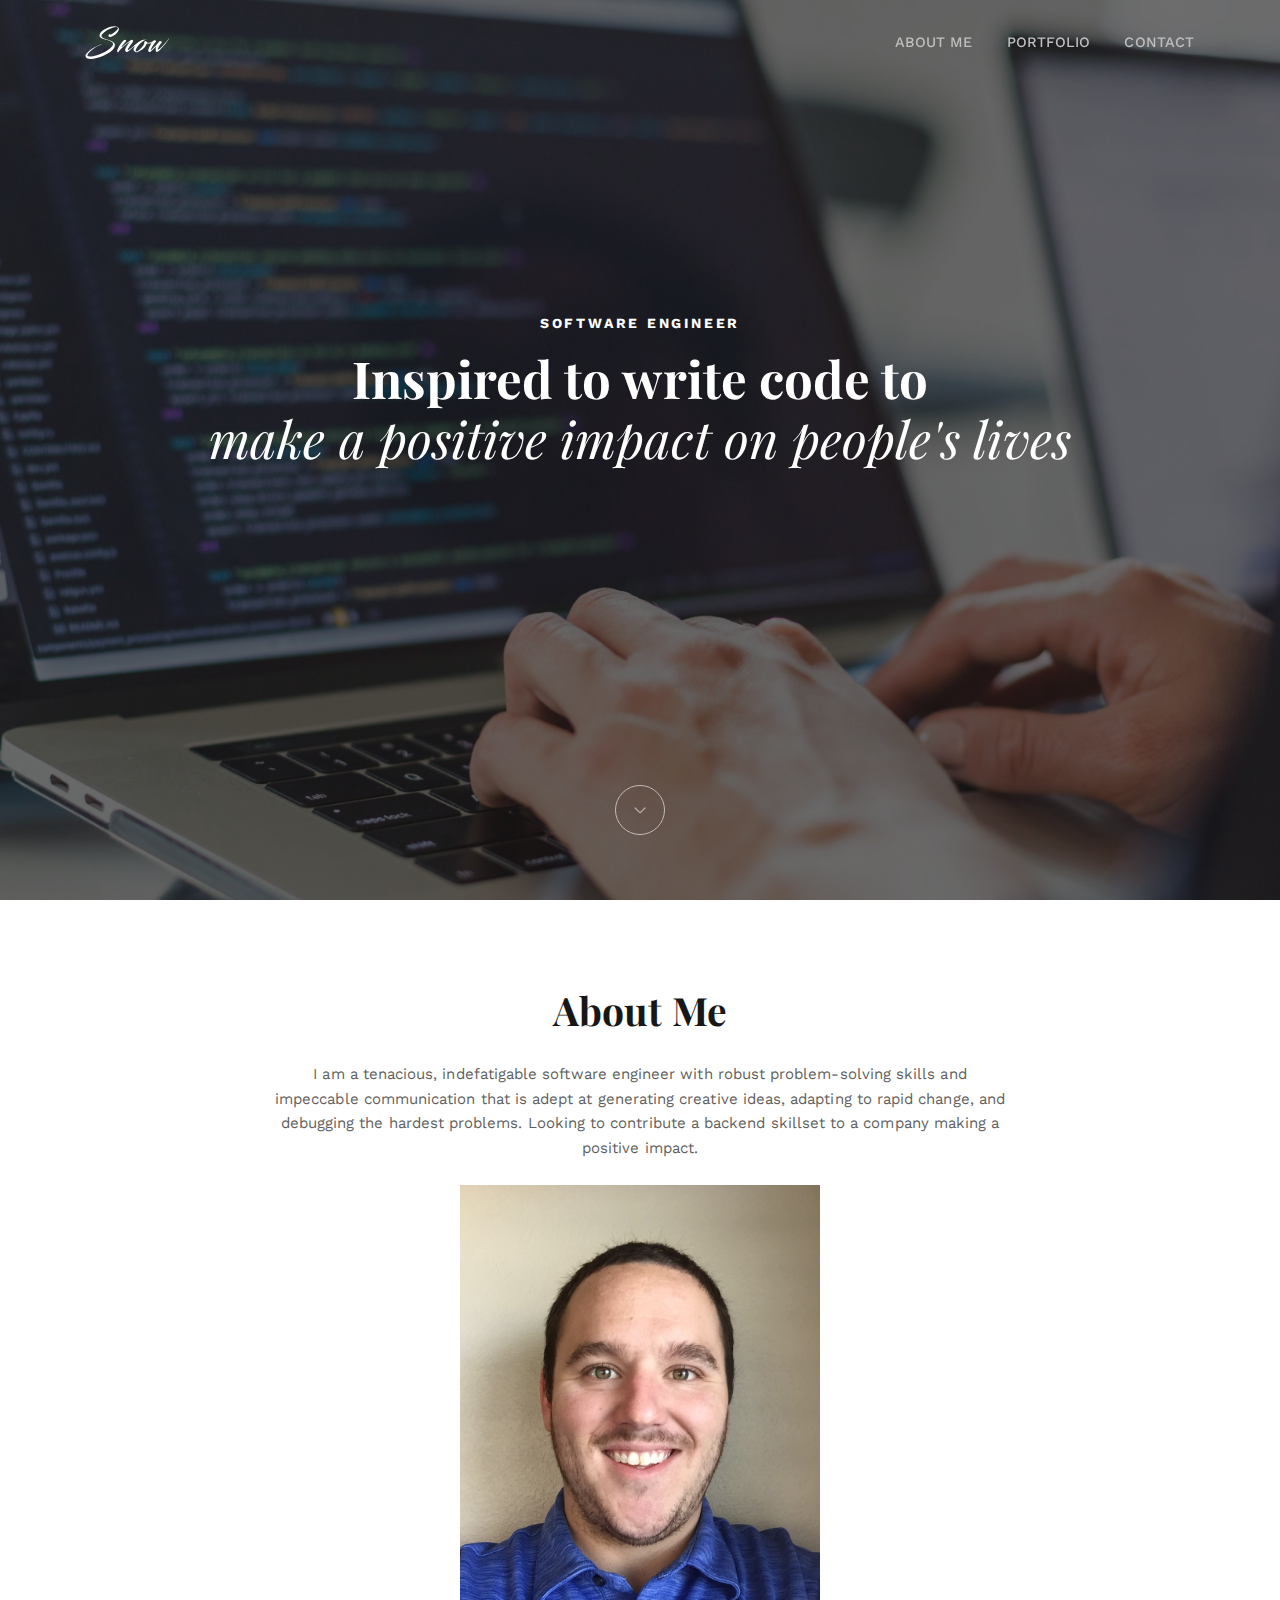
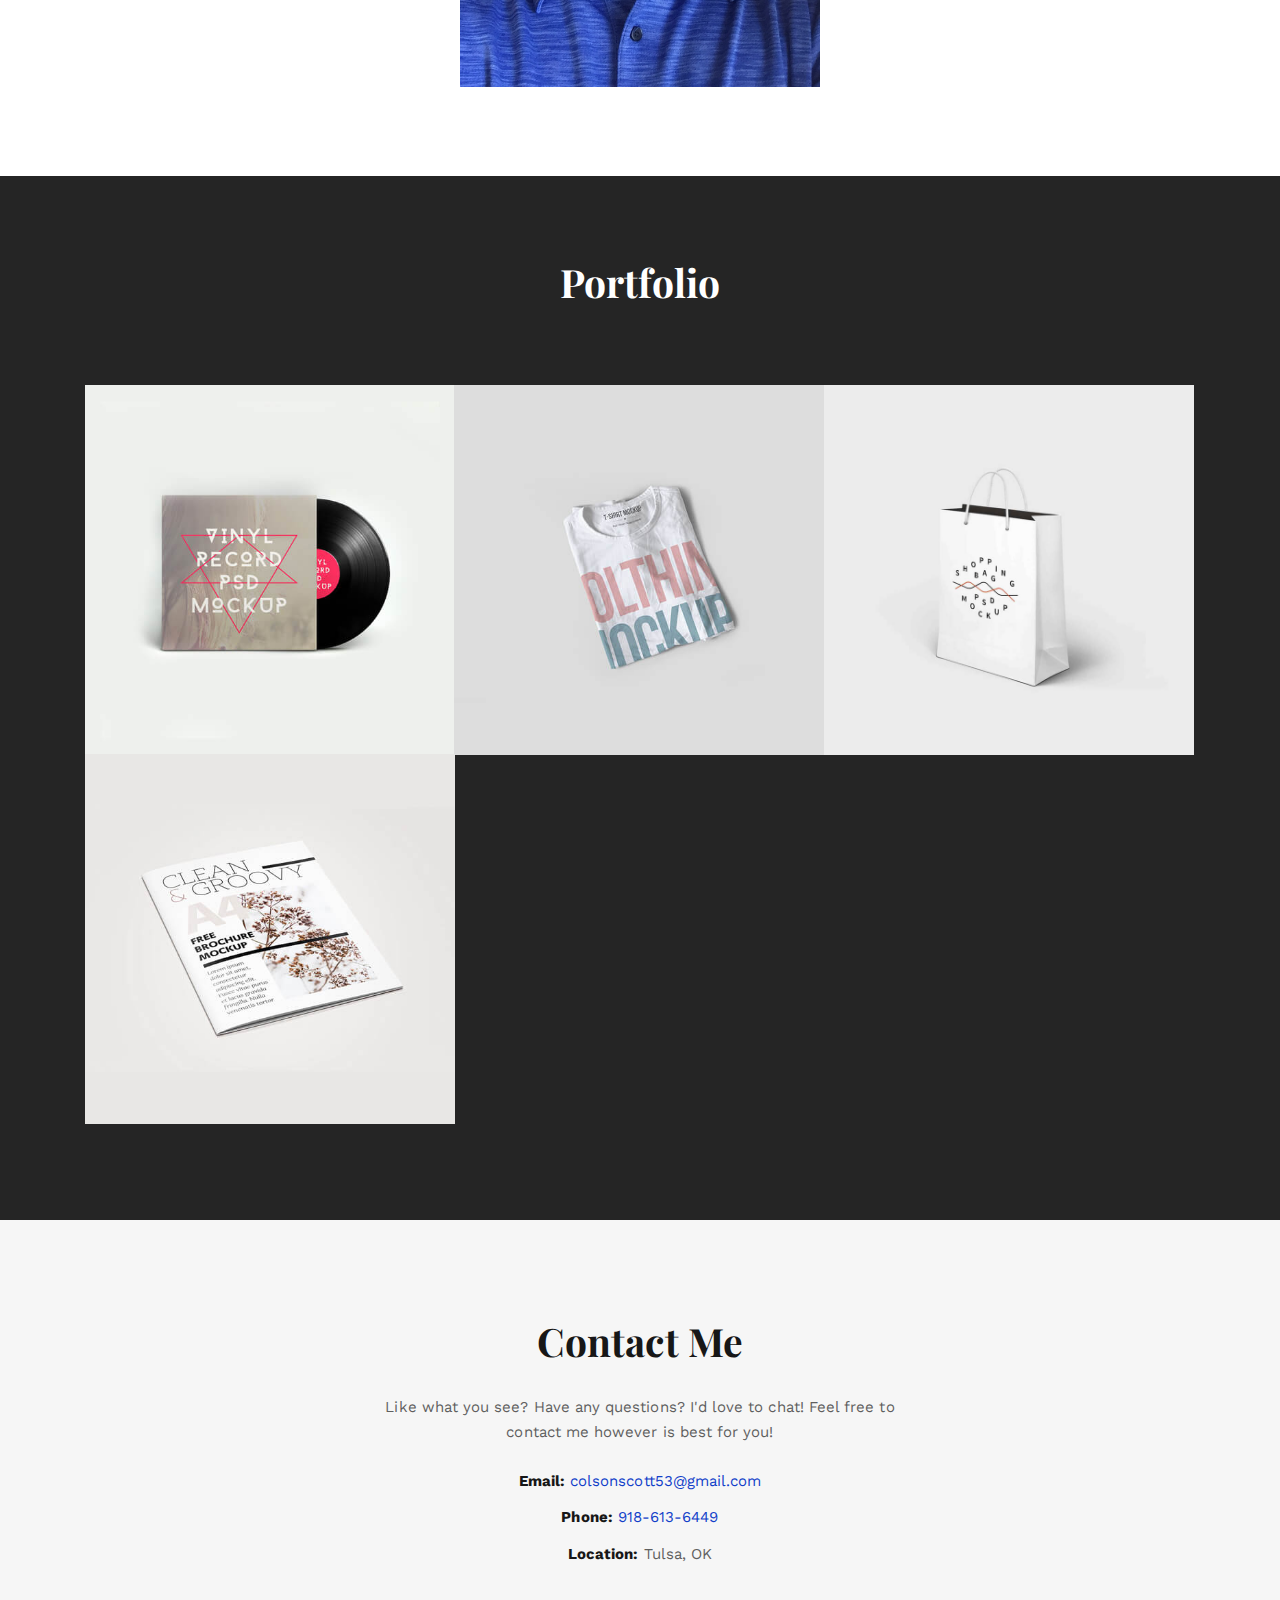
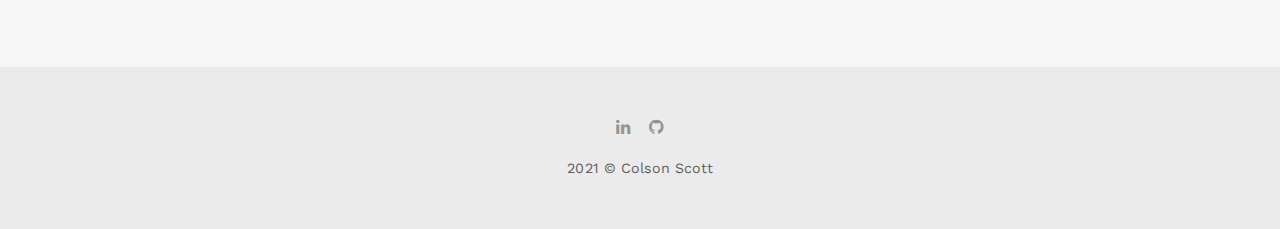
==== index.html @ 61a2eda2 "Removed unnecessary sections. Changed portfolio text to match projects" ====
<!DOCTYPE html>
<html lang="en">

<head>
    <meta charset="utf-8">
    <meta http-equiv="X-UA-Compatible" content="IE=edge">
    <title>Colson Scott's Portfolio</title>
    <meta name="description" content="Snow - Clean & Minimal Portfolio HTML template.">
    <meta name="keywords" content="portfolio, clean, minimal, blog, template, portfolio website">
    <meta name="author" content="nK">
    <meta name="viewport" content="width=device-width, initial-scale=1">
    <link rel="icon" type="image/png" href="assets/images/favicon.png">
    <link href="https://fonts.googleapis.com/css?family=Playfair+Display:400,400i,700,700i%7cWork+Sans:400,500,700"
        rel="stylesheet" type="text/css">
    <link rel="stylesheet" href="assets/css/combined.css">
    <link rel="stylesheet" href="assets/css/index.css">
    <link rel="stylesheet" href="https://cdnjs.cloudflare.com/ajax/libs/font-awesome/4.7.0/css/font-awesome.min.css">
</head>

<body>
    <!-- START: Header -->
    <header class="nk-header">
        <!-- START: Navbar -->
        <nav class="nk-navbar nk-navbar-top nk-navbar-sticky nk-navbar-transparent nk-navbar-white-text-on-top">
            <div class="container">
                <div class="nk-nav-table">
                    <a href="index.html" class="nk-nav-logo">
                        <img src="assets/images/logo-light.svg" alt="" width="85" class="nk-nav-logo-onscroll">
                        <img src="assets/images/logo.svg" alt="" width="85">
                    </a>
                    <ul class="nk-nav nk-nav-right hidden-md-down" data-nav-mobile="#nk-nav-mobile">
                        <li>
                            <a href="index.html#about">About Me</a>
                        </li>
                        <li>
                            <a href="index.html#portfolio">Portfolio</a>
                        </li>
                        <li>
                            <a href="index.html#contact">Contact</a>
                        </li>
                    </ul>
                    <ul class="nk-nav nk-nav-right nk-nav-icons">
                        <li class="single-icon hidden-lg-up">
                            <a href="#" class="nk-navbar-full-toggle">
                                <span class="nk-icon-burger">
                                    <span class="nk-t-1"></span>
                                    <span class="nk-t-2"></span>
                                    <span class="nk-t-3"></span>
                                </span>
                            </a>
                        </li>
                    </ul>
                </div>
            </div>
        </nav>
        <!-- END: Navbar -->
    </header>
    <!-- END: Header -->

    <!-- START: Navbar Mobile -->
    <nav class="nk-navbar nk-navbar-full nk-navbar-align-center" id="nk-nav-mobile">
        <div class="nk-navbar-bg">
            <div class="bg-image" style="background-image: url('assets/images/bg-menu.jpg')"></div>
        </div>
        <div class="nk-nav-table">
            <div class="nk-nav-row">
                <div class="container">
                    <div class="nk-nav-header">

                        <div class="nk-nav-logo">
                            <a href="index.html" class="nk-nav-logo">
                                <img src="assets/images/logo-light.svg" alt="" width="85">
                            </a>
                        </div>

                        <div class="nk-nav-close nk-navbar-full-toggle">
                            <span class="nk-icon-close"></span>
                        </div>
                    </div>
                </div>
            </div>
            <div class="nk-nav-row-full nk-nav-row">
                <div class="nano">
                    <div class="nano-content">
                        <div class="nk-nav-table">
                            <div class="nk-nav-row nk-nav-row-full nk-nav-row-center nk-navbar-mobile-content">
                                <ul class="nk-nav">
                                    <!-- Here will be inserted menu from [data-mobile-menu="#nk-nav-mobile"] -->
                                </ul>
                            </div>
                        </div>
                    </div>
                </div>
            </div>
            <div class="nk-nav-row">
                <div class="container">
                    <div class="nk-nav-social">
                        <ul>

                            <li><a href="https://www.linkedin.com/in/colson-scott" target="blank"><i
                                        class="fa fa-linkedin"></i></a></li>
                            <li><a href="https://www.github.com/OctopusHugz" target="blank"><i
                                        class="fa fa-github"></i></a></li>
                        </ul>
                    </div>
                </div>
            </div>
        </div>
    </nav>
    <!-- END: Navbar Mobile -->

    <!-- START: Main -->
    <div class="nk-main">
        <!-- START: Header Title -->
        <div class="nk-header-title nk-header-title-full">
            <div class="bg-image">
                <div style="background-image: url('assets/images/code-hero.jpg');"></div>
                <div class="bg-image-overlay" style="background-color: rgba(12, 12, 12, 0.6);"></div>
            </div>
            <div class="nk-header-table">
                <div class="nk-header-table-cell">
                    <div class="container">

                        <h2 class="nk-subtitle text-white">Software Engineer</h2>


                        <h1 class="nk-title display-3 text-white">Inspired to write code to
                            <br>
                            <em class="fw-400">make a positive impact on people's lives</em>
                        </h1>
                        <div class="nk-gap"></div>
                        <div class="nk-header-text text-white">
                            <div class="nk-gap-4"></div>
                        </div>
                    </div>
                </div>
            </div>
            <div>
                <a class="nk-header-title-scroll-down text-white" href="#nk-header-title-scroll-down">
                    <span class="pe-7s-angle-down"></span>
                </a>
            </div>
        </div>
        <div id="nk-header-title-scroll-down"></div>
        <!-- END: Header Title -->

        <!-- START: About Me -->
        <div class="bg-white" id="about">
            <div class="container">
                <div class="row">
                    <div class="col-lg-8 offset-lg-2 text-xs-center">
                        <div class="nk-gap-4 mt-9"></div>

                        <h2 class="display-4">About Me</h2>
                        <div class="nk-gap mnt-5"></div>

                        <p>I am a tenacious, indefatigable software engineer with robust problem-solving skills and
                            impeccable
                            communication that is adept at generating creative ideas, adapting to rapid change, and
                            debugging the hardest problems. Looking to contribute a backend skillset to a company making
                            a positive impact.</p>
                        <div class="row profile-pic-row">
                            <div class="img-div">
                                <img src="assets/images/ProPic.jpg" alt="" class="nk-img-fit profile-pic">
                            </div>
                        </div>
                        <div class="nk-gap-4 mt-9"></div>
                    </div>
                </div>
            </div>
        </div>
        <!-- END: About Me -->

        <!-- START: Portfolio -->
        <div class="nk-box bg-dark-1 text-white" id="portfolio">
            <div class="nk-gap-4 mt-5"></div>

            <h2 class="text-xs-center display-4 text-white">Portfolio</h2>

            <div class="nk-gap mnt-6"></div>
            <!-- <div class="container">
                <div class="row">
                    <div class="col-lg-8 offset-lg-2">
                        <div class="text-xs-center">A small sampling of projects that were created during my education at Holberton School.
                        </div>
                    </div>
                </div>
            </div> -->

            <div class="nk-gap-2 mt-12"></div>
            <div class="container">
                <div class="nk-portfolio-list nk-isotope nk-isotope-3-cols">


                    <div class="nk-isotope-item" data-filter="shell">
                        <div class="nk-portfolio-item nk-portfolio-item-square nk-portfolio-item-info-style-1">
                            <a href="https://github.com/OctopusHugz/simple_shell" class="nk-portfolio-item-link" target="blank"></a>
                            <div class="nk-portfolio-item-image">
                                <div style="background-image: url('assets/images/portfolio-7-sm.jpg');"></div>
                            </div>
                            <div class="nk-portfolio-item-info nk-portfolio-item-info-center text-xs-center">
                                <div>
                                    <h2 class="portfolio-item-title h3">Simple Shell: A Bash Clone</h2>
                                    <div class="portfolio-item-category">Technologies: C, Linux - Signals and Processes</div>
                                </div>
                            </div>
                        </div>
                    </div>


                    <div class="nk-isotope-item" data-filter="monty">
                        <div class="nk-portfolio-item nk-portfolio-item-square nk-portfolio-item-info-style-1">
                            <a href="https://github.com/OctopusHugz/monty" class="nk-portfolio-item-link" target="blank"></a>
                            <div class="nk-portfolio-item-image">
                                <div style="background-image: url('assets/images/portfolio-4-sm.jpg');"></div>
                            </div>
                            <div class="nk-portfolio-item-info nk-portfolio-item-info-center text-xs-center">
                                <div>
                                    <h2 class="portfolio-item-title h3">Monty: A Custom Bytecode Interpreter</h2>
                                    <div class="portfolio-item-category">Technologies: C - Stacks and Queues</div>
                                </div>
                            </div>
                        </div>
                    </div>


                    <div class="nk-isotope-item" data-filter="airbnb">
                        <div class="nk-portfolio-item nk-portfolio-item-square nk-portfolio-item-info-style-1">
                            <a href="https://github.com/OctopusHugz/AirBnB_clone_v4" class="nk-portfolio-item-link" target="blank"></a>
                            <div class="nk-portfolio-item-image">
                                <div style="background-image: url('assets/images/portfolio-5-sm.jpg');"></div>
                            </div>
                            <div class="nk-portfolio-item-info nk-portfolio-item-info-center text-xs-center">
                                <div>
                                    <h2 class="portfolio-item-title h3">Airbnb Web App: A Full Stack Airbnb Clone</h2>
                                    <div class="portfolio-item-category">Technologies: Python, Flask, HTML, CSS, jQuery, MySQL, Linux</div>
                                </div>
                            </div>
                        </div>
                    </div>


                    <div class="nk-isotope-item" data-filter="file-manager">
                        <div class="nk-portfolio-item nk-portfolio-item-square nk-portfolio-item-info-style-1">
                            <a href="https://github.com/OctopusHugz/holbertonschool-files_manager" class="nk-portfolio-item-link" target="blank"></a>
                            <div class="nk-portfolio-item-image">
                                <div style="background-image: url('assets/images/portfolio-9-sm.jpg');"></div>
                            </div>
                            <div class="nk-portfolio-item-info nk-portfolio-item-info-center text-xs-center">
                                <div>
                                    <h2 class="portfolio-item-title h3">File Manager Application: A Backend CRUD App</h2>
                                    <div class="portfolio-item-category">Technologies: JS, MongoDB, Express.js, Node.js, Mocha, Chai, Sinon</div>
                                </div>
                            </div>
                        </div>
                    </div>
                </div>
            </div>
            <div class="nk-gap-4 mt-15"></div>
        </div>
        <!-- END: Portfolio -->

        <!-- START: Contact Info -->
        <div class="container" id="contact">
            <div class="nk-gap-5"></div>
            <div class="row vertical-gap info-column">
                <div class="col-lg-6">
                    <!-- START: Info -->
                    <h2 class="display-4">Contact Me</h2>
                    <div class="nk-gap mnt-3"></div>

                    <p>Like what you see? Have any questions? I'd love to chat! Feel free to contact me however is best
                        for you!</p>

                    <ul class="nk-contact-info">
                        <li><strong>Email:</strong><a href="mailto:colsonscott53@gmail.com">colsonscott53@gmail.com</a>
                        </li>
                        <li><strong>Phone:</strong><a href="tel:+1-918-613-6449">918-613-6449</a></li>
                        <li><strong>Location:</strong>Tulsa, OK</li>
                    </ul>
                    <!-- END: Info -->
                </div>
            </div>
            <div class="nk-gap-5"></div>
        </div>
        <!-- END: Contact Info -->

        <!-- START: Footer -->
        <footer class="nk-footer">
            <div class="nk-footer-cont">
                <div class="container text-xs-center">
                    <div class="nk-footer-social">
                        <ul>
                            <li><a href="https://www.linkedin.com/in/colson-scott" target="blank"><i
                                        class="fa fa-linkedin"></i></a></li>
                            <li><a href="https://www.github.com/OctopusHugz" target="blank"><i
                                        class="fa fa-github"></i></a></li>
                        </ul>
                    </div>
                    <div class="nk-footer-text">
                        <p>2021 &copy; Colson Scott</p>
                    </div>
                </div>
            </div>
        </footer>
        <!-- END: Footer -->
    </div>
    <!-- END: Main -->

    <!-- START: Scripts -->
    <script src="assets/js/combined.js"></script>
    <!-- END: Scripts -->
</body>

</html>
---- assets/css/combined.css ----
@charset "UTF-8";html{font-family:sans-serif;line-height:1.15;-ms-text-size-adjust:100%;-webkit-text-size-adjust:100%}body{margin:0}details,footer,header,main,menu,nav,section{display:block}progress,video{display:inline-block}progress{vertical-align:baseline}[hidden],template{display:none}a{background-color:transparent;-webkit-text-decoration-skip:objects}a:active,a:hover{outline-width:0}b,strong{font-weight:inherit;font-weight:bolder}h1{font-size:2em;margin:.67em 0}img{border-style:none}svg:not(:root){overflow:hidden}code{font-family:monospace,monospace;font-size:1em}hr{box-sizing:content-box;height:0;overflow:visible}button,input,optgroup,select,textarea{font:inherit;margin:0}optgroup{font-weight:700}button,input{overflow:visible}button,select{text-transform:none}[type=reset],[type=submit],button,html [type=button]{-webkit-appearance:button}[type=button]::-moz-focus-inner,[type=reset]::-moz-focus-inner,[type=submit]::-moz-focus-inner,button::-moz-focus-inner{border-style:none;padding:0}[type=button]:-moz-focusring,[type=reset]:-moz-focusring,[type=submit]:-moz-focusring,button:-moz-focusring{outline:1px dotted ButtonText}textarea{overflow:auto}[type=checkbox],[type=radio]{box-sizing:border-box;padding:0}[type=number]::-webkit-inner-spin-button,[type=number]::-webkit-outer-spin-button{height:auto}[type=search]{-webkit-appearance:textfield;outline-offset:-2px}[type=search]::-webkit-search-cancel-button,[type=search]::-webkit-search-decoration{-webkit-appearance:none}::-webkit-input-placeholder{color:inherit;opacity:.54}::-webkit-file-upload-button{-webkit-appearance:button;font:inherit}@media print{*,:after,:before,:first-letter,blockquote:first-line,div:first-line,li:first-line,p:first-line{text-shadow:none!important;box-shadow:none!important}a,a:visited{text-decoration:underline}blockquote{border:1px solid #999;page-break-inside:avoid}thead{display:table-header-group}img,tr{page-break-inside:avoid}h2,h3,p{orphans:3;widows:3}h2,h3{page-break-after:avoid}.navbar{display:none}.tag{border:1px solid #000}.table{border-collapse:collapse!important}.table td,.table th{background-color:#fff!important}}html{box-sizing:border-box}*,:after,:before{box-sizing:inherit}@-ms-viewport{width:device-width}html{font-size:16px;-ms-overflow-style:scrollbar;-webkit-tap-highlight-color:transparent}body{font-family:-apple-system,BlinkMacSystemFont,Segoe UI,Roboto,Helvetica Neue,Arial,sans-serif;font-size:1rem;font-weight:400;line-height:1.5;color:#373a3c;background-color:#fff}[tabindex="-1"]:focus{outline:0!important}h1,h2,h3,h4,h5,h6{margin-top:0;margin-bottom:.5rem}p{margin-top:0}address,p{margin-bottom:1rem}address{font-style:normal;line-height:inherit}ol,ul{margin-top:0;margin-bottom:1rem}ol ol,ol ul,ul ol,ul ul{margin-bottom:0}dt{font-weight:700}blockquote{margin:0 0 1rem}a{color:#0275d8;text-decoration:none}a:focus,a:hover{color:#014c8c;text-decoration:underline}a:focus{outline:5px auto -webkit-focus-ring-color;outline-offset:-2px}a:not([href]):not([tabindex]),a:not([href]):not([tabindex]):focus,a:not([href]):not([tabindex]):hover{color:inherit;text-decoration:none}a:not([href]):not([tabindex]):focus{outline:0}img{vertical-align:middle}[role=button]{cursor:pointer}[role=button],a,area,button,input,label,select,textarea{-ms-touch-action:manipulation;touch-action:manipulation}table{border-collapse:collapse;background-color:transparent}caption{padding-top:.75rem;padding-bottom:.75rem;color:#818a91;caption-side:bottom}caption,th{text-align:left}label{display:inline-block;margin-bottom:.5rem}button:focus{outline:1px dotted;outline:5px auto -webkit-focus-ring-color}button,input,select,textarea{line-height:inherit}input[type=checkbox]:disabled,input[type=radio]:disabled{cursor:not-allowed}input[type=date],input[type=datetime-local],input[type=month],input[type=time]{-webkit-appearance:listbox}textarea{resize:vertical}input[type=search]{-webkit-appearance:none}[hidden]{display:none!important}.h1,.h2,.h3,.h4,.h5,.h6,h1,h2,h3,h4,h5,h6{margin-bottom:.5rem;font-family:inherit;font-weight:500;line-height:1.1;color:inherit}.h1,h1{font-size:2.5rem}.h2,h2{font-size:2rem}.h3,h3{font-size:1.75rem}.h4,h4{font-size:1.5rem}.h5,h5{font-size:1.25rem}.h6,h6{font-size:1rem}.display-1{font-size:6rem;font-weight:300}.display-2{font-size:5.5rem;font-weight:300}.display-3{font-size:4.5rem;font-weight:300}.display-4{font-size:3.5rem;font-weight:300}hr{margin-top:1rem;margin-bottom:1rem;border:0;border-top:1px solid rgba(0,0,0,.1)}.list-inline{padding-left:0;list-style:none}.list-inline-item{display:inline-block}.list-inline-item:not(:last-child){margin-right:5px}.blockquote{padding:.5rem 1rem;margin-bottom:1rem;font-size:1.25rem;border-left:.25rem solid #eceeef}.blockquote-footer{display:block;font-size:80%;color:#818a91}.blockquote-footer:before{content:"\2014 \00A0"}.blockquote-reverse{padding-right:1rem;padding-left:0;text-align:right;border-right:.25rem solid #eceeef;border-left:0}.blockquote-reverse .blockquote-footer:before{content:""}.blockquote-reverse .blockquote-footer:after{content:"\00A0 \2014"}.carousel-inner>.carousel-item>a>img,.carousel-inner>.carousel-item>img,.img-fluid,.img-thumbnail{max-width:100%;height:auto}.img-thumbnail{padding:.25rem;background-color:#fff;border:1px solid #ddd;border-radius:.25rem;-webkit-transition:all .2s ease-in-out;transition:all .2s ease-in-out}code{font-family:Menlo,Monaco,Consolas,Liberation Mono,Courier New,monospace;padding:.2rem .4rem;font-size:90%;color:#bd4147;background-color:#f7f7f9;border-radius:.25rem}.container{margin-left:auto;margin-right:auto;padding-right:15px;padding-left:15px}.container:after{content:"";display:table;clear:both}@media (min-width:576px){.container{padding-right:15px;padding-left:15px}}@media (min-width:768px){.container{padding-right:15px;padding-left:15px}}@media (min-width:992px){.container{padding-right:15px;padding-left:15px}}@media (min-width:1200px){.container{padding-right:15px;padding-left:15px}}@media (min-width:576px){.container{width:540px;max-width:100%}}@media (min-width:768px){.container{width:720px;max-width:100%}}@media (min-width:992px){.container{width:960px;max-width:100%}}@media (min-width:1200px){.container{width:1140px;max-width:100%}}.container-fluid{margin-left:auto;margin-right:auto;padding-right:15px;padding-left:15px}.container-fluid:after{content:"";display:table;clear:both}@media (min-width:576px){.container-fluid{padding-right:15px;padding-left:15px}}@media (min-width:768px){.container-fluid{padding-right:15px;padding-left:15px}}@media (min-width:992px){.container-fluid{padding-right:15px;padding-left:15px}}@media (min-width:1200px){.container-fluid{padding-right:15px;padding-left:15px}}.row{margin-right:-15px;margin-left:-15px}.row:after{content:"";display:table;clear:both}@media (min-width:576px){.row{margin-right:-15px;margin-left:-15px}}@media (min-width:768px){.row{margin-right:-15px;margin-left:-15px}}@media (min-width:992px){.row{margin-right:-15px;margin-left:-15px}}@media (min-width:1200px){.row{margin-right:-15px;margin-left:-15px}}.col-lg,.col-lg-1,.col-lg-2,.col-lg-3,.col-lg-4,.col-lg-5,.col-lg-6,.col-lg-7,.col-lg-8,.col-lg-9,.col-lg-10,.col-lg-11,.col-lg-12,.col-md,.col-md-1,.col-md-2,.col-md-3,.col-md-4,.col-md-5,.col-md-6,.col-md-7,.col-md-8,.col-md-9,.col-md-10,.col-md-11,.col-md-12,.col-sm,.col-sm-1,.col-sm-2,.col-sm-3,.col-sm-4,.col-sm-5,.col-sm-6,.col-sm-7,.col-sm-8,.col-sm-9,.col-sm-10,.col-sm-11,.col-sm-12,.col-xs,.col-xs-1,.col-xs-2,.col-xs-3,.col-xs-4,.col-xs-5,.col-xs-6,.col-xs-7,.col-xs-8,.col-xs-9,.col-xs-10,.col-xs-11,.col-xs-12{position:relative;min-height:1px;padding-right:15px;padding-left:15px}@media (min-width:576px){.col-lg,.col-lg-1,.col-lg-2,.col-lg-3,.col-lg-4,.col-lg-5,.col-lg-6,.col-lg-7,.col-lg-8,.col-lg-9,.col-lg-10,.col-lg-11,.col-lg-12,.col-md,.col-md-1,.col-md-2,.col-md-3,.col-md-4,.col-md-5,.col-md-6,.col-md-7,.col-md-8,.col-md-9,.col-md-10,.col-md-11,.col-md-12,.col-sm,.col-sm-1,.col-sm-2,.col-sm-3,.col-sm-4,.col-sm-5,.col-sm-6,.col-sm-7,.col-sm-8,.col-sm-9,.col-sm-10,.col-sm-11,.col-sm-12,.col-xs,.col-xs-1,.col-xs-2,.col-xs-3,.col-xs-4,.col-xs-5,.col-xs-6,.col-xs-7,.col-xs-8,.col-xs-9,.col-xs-10,.col-xs-11,.col-xs-12{padding-right:15px;padding-left:15px}}@media (min-width:768px){.col-lg,.col-lg-1,.col-lg-2,.col-lg-3,.col-lg-4,.col-lg-5,.col-lg-6,.col-lg-7,.col-lg-8,.col-lg-9,.col-lg-10,.col-lg-11,.col-lg-12,.col-md,.col-md-1,.col-md-2,.col-md-3,.col-md-4,.col-md-5,.col-md-6,.col-md-7,.col-md-8,.col-md-9,.col-md-10,.col-md-11,.col-md-12,.col-sm,.col-sm-1,.col-sm-2,.col-sm-3,.col-sm-4,.col-sm-5,.col-sm-6,.col-sm-7,.col-sm-8,.col-sm-9,.col-sm-10,.col-sm-11,.col-sm-12,.col-xs,.col-xs-1,.col-xs-2,.col-xs-3,.col-xs-4,.col-xs-5,.col-xs-6,.col-xs-7,.col-xs-8,.col-xs-9,.col-xs-10,.col-xs-11,.col-xs-12{padding-right:15px;padding-left:15px}}@media (min-width:992px){.col-lg,.col-lg-1,.col-lg-2,.col-lg-3,.col-lg-4,.col-lg-5,.col-lg-6,.col-lg-7,.col-lg-8,.col-lg-9,.col-lg-10,.col-lg-11,.col-lg-12,.col-md,.col-md-1,.col-md-2,.col-md-3,.col-md-4,.col-md-5,.col-md-6,.col-md-7,.col-md-8,.col-md-9,.col-md-10,.col-md-11,.col-md-12,.col-sm,.col-sm-1,.col-sm-2,.col-sm-3,.col-sm-4,.col-sm-5,.col-sm-6,.col-sm-7,.col-sm-8,.col-sm-9,.col-sm-10,.col-sm-11,.col-sm-12,.col-xs,.col-xs-1,.col-xs-2,.col-xs-3,.col-xs-4,.col-xs-5,.col-xs-6,.col-xs-7,.col-xs-8,.col-xs-9,.col-xs-10,.col-xs-11,.col-xs-12{padding-right:15px;padding-left:15px}}@media (min-width:1200px){.col-lg,.col-lg-1,.col-lg-2,.col-lg-3,.col-lg-4,.col-lg-5,.col-lg-6,.col-lg-7,.col-lg-8,.col-lg-9,.col-lg-10,.col-lg-11,.col-lg-12,.col-md,.col-md-1,.col-md-2,.col-md-3,.col-md-4,.col-md-5,.col-md-6,.col-md-7,.col-md-8,.col-md-9,.col-md-10,.col-md-11,.col-md-12,.col-sm,.col-sm-1,.col-sm-2,.col-sm-3,.col-sm-4,.col-sm-5,.col-sm-6,.col-sm-7,.col-sm-8,.col-sm-9,.col-sm-10,.col-sm-11,.col-sm-12,.col-xs,.col-xs-1,.col-xs-2,.col-xs-3,.col-xs-4,.col-xs-5,.col-xs-6,.col-xs-7,.col-xs-8,.col-xs-9,.col-xs-10,.col-xs-11,.col-xs-12{padding-right:15px;padding-left:15px}}.col-xs-1{float:left;width:8.333333%}.col-xs-2{float:left;width:16.666667%}.col-xs-3{float:left;width:25%}.col-xs-4{float:left;width:33.333333%}.col-xs-5{float:left;width:41.666667%}.col-xs-6{float:left;width:50%}.col-xs-7{float:left;width:58.333333%}.col-xs-8{float:left;width:66.666667%}.col-xs-9{float:left;width:75%}.col-xs-10{float:left;width:83.333333%}.col-xs-11{float:left;width:91.666667%}.col-xs-12{float:left;width:100%}.push-xs-0{left:auto}.push-xs-1{left:8.333333%}.push-xs-2{left:16.666667%}.push-xs-3{left:25%}.push-xs-4{left:33.333333%}.push-xs-5{left:41.666667%}.push-xs-6{left:50%}.push-xs-7{left:58.333333%}.push-xs-8{left:66.666667%}.push-xs-9{left:75%}.push-xs-10{left:83.333333%}.push-xs-11{left:91.666667%}.push-xs-12{left:100%}.offset-xs-1{margin-left:8.333333%}.offset-xs-2{margin-left:16.666667%}.offset-xs-3{margin-left:25%}.offset-xs-4{margin-left:33.333333%}.offset-xs-5{margin-left:41.666667%}.offset-xs-6{margin-left:50%}.offset-xs-7{margin-left:58.333333%}.offset-xs-8{margin-left:66.666667%}.offset-xs-9{margin-left:75%}.offset-xs-10{margin-left:83.333333%}.offset-xs-11{margin-left:91.666667%}@media (min-width:576px){.col-sm-1{float:left;width:8.333333%}.col-sm-2{float:left;width:16.666667%}.col-sm-3{float:left;width:25%}.col-sm-4{float:left;width:33.333333%}.col-sm-5{float:left;width:41.666667%}.col-sm-6{float:left;width:50%}.col-sm-7{float:left;width:58.333333%}.col-sm-8{float:left;width:66.666667%}.col-sm-9{float:left;width:75%}.col-sm-10{float:left;width:83.333333%}.col-sm-11{float:left;width:91.666667%}.col-sm-12{float:left;width:100%}.push-sm-0{left:auto}.push-sm-1{left:8.333333%}.push-sm-2{left:16.666667%}.push-sm-3{left:25%}.push-sm-4{left:33.333333%}.push-sm-5{left:41.666667%}.push-sm-6{left:50%}.push-sm-7{left:58.333333%}.push-sm-8{left:66.666667%}.push-sm-9{left:75%}.push-sm-10{left:83.333333%}.push-sm-11{left:91.666667%}.push-sm-12{left:100%}.offset-sm-0{margin-left:0}.offset-sm-1{margin-left:8.333333%}.offset-sm-2{margin-left:16.666667%}.offset-sm-3{margin-left:25%}.offset-sm-4{margin-left:33.333333%}.offset-sm-5{margin-left:41.666667%}.offset-sm-6{margin-left:50%}.offset-sm-7{margin-left:58.333333%}.offset-sm-8{margin-left:66.666667%}.offset-sm-9{margin-left:75%}.offset-sm-10{margin-left:83.333333%}.offset-sm-11{margin-left:91.666667%}}@media (min-width:768px){.col-md-1{float:left;width:8.333333%}.col-md-2{float:left;width:16.666667%}.col-md-3{float:left;width:25%}.col-md-4{float:left;width:33.333333%}.col-md-5{float:left;width:41.666667%}.col-md-6{float:left;width:50%}.col-md-7{float:left;width:58.333333%}.col-md-8{float:left;width:66.666667%}.col-md-9{float:left;width:75%}.col-md-10{float:left;width:83.333333%}.col-md-11{float:left;width:91.666667%}.col-md-12{float:left;width:100%}.push-md-0{left:auto}.push-md-1{left:8.333333%}.push-md-2{left:16.666667%}.push-md-3{left:25%}.push-md-4{left:33.333333%}.push-md-5{left:41.666667%}.push-md-6{left:50%}.push-md-7{left:58.333333%}.push-md-8{left:66.666667%}.push-md-9{left:75%}.push-md-10{left:83.333333%}.push-md-11{left:91.666667%}.push-md-12{left:100%}.offset-md-0{margin-left:0}.offset-md-1{margin-left:8.333333%}.offset-md-2{margin-left:16.666667%}.offset-md-3{margin-left:25%}.offset-md-4{margin-left:33.333333%}.offset-md-5{margin-left:41.666667%}.offset-md-6{margin-left:50%}.offset-md-7{margin-left:58.333333%}.offset-md-8{margin-left:66.666667%}.offset-md-9{margin-left:75%}.offset-md-10{margin-left:83.333333%}.offset-md-11{margin-left:91.666667%}}@media (min-width:992px){.col-lg-1{float:left;width:8.333333%}.col-lg-2{float:left;width:16.666667%}.col-lg-3{float:left;width:25%}.col-lg-4{float:left;width:33.333333%}.col-lg-5{float:left;width:41.666667%}.col-lg-6{float:left;width:50%}.col-lg-7{float:left;width:58.333333%}.col-lg-8{float:left;width:66.666667%}.col-lg-9{float:left;width:75%}.col-lg-10{float:left;width:83.333333%}.col-lg-11{float:left;width:91.666667%}.col-lg-12{float:left;width:100%}.push-lg-0{left:auto}.push-lg-1{left:8.333333%}.push-lg-2{left:16.666667%}.push-lg-3{left:25%}.push-lg-4{left:33.333333%}.push-lg-5{left:41.666667%}.push-lg-6{left:50%}.push-lg-7{left:58.333333%}.push-lg-8{left:66.666667%}.push-lg-9{left:75%}.push-lg-10{left:83.333333%}.push-lg-11{left:91.666667%}.push-lg-12{left:100%}.offset-lg-0{margin-left:0}.offset-lg-1{margin-left:8.333333%}.offset-lg-2{margin-left:16.666667%}.offset-lg-3{margin-left:25%}.offset-lg-4{margin-left:33.333333%}.offset-lg-5{margin-left:41.666667%}.offset-lg-6{margin-left:50%}.offset-lg-7{margin-left:58.333333%}.offset-lg-8{margin-left:66.666667%}.offset-lg-9{margin-left:75%}.offset-lg-10{margin-left:83.333333%}.offset-lg-11{margin-left:91.666667%}}.table{width:100%;max-width:100%;margin-bottom:1rem}.table td,.table th{padding:.75rem;vertical-align:top;border-top:1px solid #eceeef}.table thead th{vertical-align:bottom;border-bottom:2px solid #eceeef}.table tbody+tbody{border-top:2px solid #eceeef}.table .table{background-color:#fff}.table-sm td,.table-sm th{padding:.3rem}.table-active,.table-active>td,.table-active>th,.table-hover .table-active:hover,.table-hover .table-active:hover>td,.table-hover .table-active:hover>th,.table-hover tbody tr:hover{background-color:rgba(0,0,0,.075)}.table-success,.table-success>td,.table-success>th{background-color:#dff0d8}.table-hover .table-success:hover,.table-hover .table-success:hover>td,.table-hover .table-success:hover>th{background-color:#d0e9c6}.table-info,.table-info>td,.table-info>th{background-color:#d9edf7}.table-hover .table-info:hover,.table-hover .table-info:hover>td,.table-hover .table-info:hover>th{background-color:#c4e3f3}.thead-default th{color:#55595c;background-color:#eceeef}.table-reflow thead{float:left}.table-reflow tbody{display:block;white-space:nowrap}.table-reflow td,.table-reflow th{border-top:1px solid #eceeef;border-left:1px solid #eceeef}.table-reflow td:last-child,.table-reflow th:last-child{border-right:1px solid #eceeef}.table-reflow tbody:last-child tr:last-child td,.table-reflow tbody:last-child tr:last-child th,.table-reflow tfoot:last-child tr:last-child td,.table-reflow tfoot:last-child tr:last-child th,.table-reflow thead:last-child tr:last-child td,.table-reflow thead:last-child tr:last-child th{border-bottom:1px solid #eceeef}.table-reflow tr{float:left}.table-reflow tr td,.table-reflow tr th{display:block!important;border:1px solid #eceeef}.form-control{display:block;width:100%;padding:.5rem .75rem;font-size:1rem;line-height:1.25;color:#55595c;background-color:#fff;background-image:none;background-clip:padding-box;border:1px solid rgba(0,0,0,.15);border-radius:.25rem}.form-control::-ms-expand{background-color:transparent;border:0}.form-control:focus{color:#55595c;background-color:#fff;border-color:#66afe9;outline:0}.form-control::-webkit-input-placeholder{color:#999;opacity:1}.form-control::-moz-placeholder{color:#999;opacity:1}.form-control:-ms-input-placeholder{color:#999;opacity:1}.form-control::placeholder{color:#999;opacity:1}.form-control:disabled,.form-control[readonly]{background-color:#eceeef;opacity:1}.form-control:disabled{cursor:not-allowed}select.form-control:not([size]):not([multiple]){height:calc(2.5rem - 2px)}select.form-control:focus::-ms-value{color:#55595c;background-color:#fff}.form-control-file,.form-control-range{display:block}.col-form-label{padding-top:.5rem;padding-bottom:.5rem;margin-bottom:0}.col-form-label-lg{padding-top:.75rem;padding-bottom:.75rem;font-size:1.25rem}.col-form-label-sm{padding-top:.25rem;padding-bottom:.25rem;font-size:.875rem}.form-control-static{padding-top:.5rem;padding-bottom:.5rem;line-height:1.25;border:solid transparent;border-width:1px 0}.form-control-static.form-control-lg,.form-control-static.form-control-sm{padding-right:0;padding-left:0}.form-control-sm{padding:.25rem .5rem;font-size:.875rem;border-radius:.2rem}select.form-control-sm:not([size]):not([multiple]){height:1.8125rem}.form-control-lg{padding:.75rem 1.5rem;font-size:1.25rem;border-radius:.3rem}select.form-control-lg:not([size]):not([multiple]){height:3.166667rem}.form-text{display:block;margin-top:.25rem}.form-check{position:relative;display:block;margin-bottom:.75rem}.form-check+.form-check{margin-top:-.25rem}.form-check.disabled .form-check-label{color:#818a91;cursor:not-allowed}.form-check-label{padding-left:1.25rem;margin-bottom:0;cursor:pointer}.form-check-input{position:absolute;margin-top:.25rem;margin-left:-1.25rem}.form-check-input:only-child{position:static}.form-check-inline{position:relative;display:inline-block;padding-left:1.25rem;margin-bottom:0;vertical-align:middle;cursor:pointer}.form-check-inline+.form-check-inline{margin-left:.75rem}.form-check-inline.disabled{color:#818a91;cursor:not-allowed}.form-control-success{padding-right:2.25rem;background-repeat:no-repeat;background-position:center right .625rem;background-size:1.25rem 1.25rem}.has-success .col-form-label,.has-success .form-check-inline,.has-success .form-check-label,.has-success .form-control-label{color:#5cb85c}.has-success .form-control{border-color:#5cb85c}.has-success .form-control-success{background-image:url("data:image/svg+xml;charset=utf8,%3Csvg xmlns='http://www.w3.org/2000/svg' viewBox='0 0 8 8'%3E%3Cpath fill='%235cb85c' d='M2.3 6.73L.6 4.53c-.4-1.04.46-1.4 1.1-.8l1.1 1.4 3.4-3.8c.6-.63 1.6-.27 1.2.7l-4 4.6c-.43.5-.8.4-1.1.1z'/%3E%3C/svg%3E")}@media (min-width:576px){.form-inline .form-control{display:inline-block;width:auto;vertical-align:middle}.form-inline .form-control-static{display:inline-block}.form-inline .form-check,.form-inline .form-control-label{margin-bottom:0;vertical-align:middle}.form-inline .form-check{display:inline-block;margin-top:0}.form-inline .form-check-label{padding-left:0}.form-inline .form-check-input{position:relative;margin-left:0}}.btn{display:inline-block;font-weight:400;line-height:1.25;text-align:center;white-space:nowrap;vertical-align:middle;cursor:pointer;-webkit-user-select:none;-moz-user-select:none;-ms-user-select:none;user-select:none;border:1px solid transparent;padding:.5rem 1rem;font-size:1rem;border-radius:.25rem}.btn.active.focus,.btn.active:focus,.btn.focus,.btn:active.focus,.btn:active:focus,.btn:focus{outline:5px auto -webkit-focus-ring-color;outline-offset:-2px}.btn.focus,.btn:focus,.btn:hover{text-decoration:none}.btn.active,.btn:active{background-image:none;outline:0}.btn.disabled,.btn:disabled{cursor:not-allowed;opacity:.65}a.btn.disabled{pointer-events:none}.btn-info{color:#fff;background-color:#5bc0de;border-color:#5bc0de}.btn-info.focus,.btn-info:focus,.btn-info:hover{color:#fff;background-color:#31b0d5;border-color:#2aabd2}.btn-info.active,.btn-info:active,.open>.btn-info.dropdown-toggle{color:#fff;background-color:#31b0d5;border-color:#2aabd2;background-image:none}.btn-info.active.focus,.btn-info.active:focus,.btn-info.active:hover,.btn-info:active.focus,.btn-info:active:focus,.btn-info:active:hover,.open>.btn-info.dropdown-toggle.focus,.open>.btn-info.dropdown-toggle:focus,.open>.btn-info.dropdown-toggle:hover{color:#fff;background-color:#269abc;border-color:#1f7e9a}.btn-info.disabled.focus,.btn-info.disabled:focus,.btn-info.disabled:hover,.btn-info:disabled.focus,.btn-info:disabled:focus,.btn-info:disabled:hover{background-color:#5bc0de;border-color:#5bc0de}.btn-success{color:#fff;background-color:#5cb85c;border-color:#5cb85c}.btn-success.focus,.btn-success:focus,.btn-success:hover{color:#fff;background-color:#449d44;border-color:#419641}.btn-success.active,.btn-success:active,.open>.btn-success.dropdown-toggle{color:#fff;background-color:#449d44;border-color:#419641;background-image:none}.btn-success.active.focus,.btn-success.active:focus,.btn-success.active:hover,.btn-success:active.focus,.btn-success:active:focus,.btn-success:active:hover,.open>.btn-success.dropdown-toggle.focus,.open>.btn-success.dropdown-toggle:focus,.open>.btn-success.dropdown-toggle:hover{color:#fff;background-color:#398439;border-color:#2d672d}.btn-success.disabled.focus,.btn-success.disabled:focus,.btn-success.disabled:hover,.btn-success:disabled.focus,.btn-success:disabled:focus,.btn-success:disabled:hover{background-color:#5cb85c;border-color:#5cb85c}.btn-link{font-weight:400;color:#0275d8;border-radius:0}.btn-link,.btn-link.active,.btn-link:active,.btn-link:disabled{background-color:transparent}.btn-link,.btn-link:active,.btn-link:focus,.btn-link:hover{border-color:transparent}.btn-link:focus,.btn-link:hover{color:#014c8c;text-decoration:underline;background-color:transparent}.btn-link:disabled:focus,.btn-link:disabled:hover{color:#818a91;text-decoration:none}.btn-lg{padding:.75rem 1.5rem;font-size:1.25rem;border-radius:.3rem}.btn-sm{padding:.25rem .5rem;font-size:.875rem;border-radius:.2rem}.btn-block{display:block;width:100%}.btn-block+.btn-block{margin-top:.5rem}input[type=button].btn-block,input[type=reset].btn-block,input[type=submit].btn-block{width:100%}.fade{opacity:0;-webkit-transition:opacity .15s linear;transition:opacity .15s linear}.fade.active{opacity:1}.collapse{display:none}.collapse.active{display:block}tr.collapse.active{display:table-row}tbody.collapse.active{display:table-row-group}.collapsing{height:0;overflow:hidden;-webkit-transition-timing-function:ease;transition-timing-function:ease;-webkit-transition-duration:.35s;transition-duration:.35s;-webkit-transition-property:height;transition-property:height}.collapsing,.dropdown{position:relative}.dropdown-toggle:after{display:inline-block;width:0;height:0;margin-left:.3em;vertical-align:middle;content:"";border-top:.3em solid;border-right:.3em solid transparent;border-left:.3em solid transparent}.dropdown-toggle:focus{outline:0}.dropdown-menu{position:absolute;top:100%;left:0;z-index:1000;display:none;float:left;min-width:10rem;padding:.5rem 0;margin:.125rem 0 0;font-size:1rem;color:#373a3c;text-align:left;list-style:none;background-color:#fff;background-clip:padding-box;border:1px solid rgba(0,0,0,.15);border-radius:.25rem}.dropdown-item{display:block;width:100%;padding:3px 1.5rem;clear:both;font-weight:400;color:#373a3c;text-align:inherit;white-space:nowrap;background:0 0;border:0}.dropdown-item:focus,.dropdown-item:hover{color:#2b2d2f;text-decoration:none;background-color:#f5f5f5}.dropdown-item.active,.dropdown-item.active:focus,.dropdown-item.active:hover{color:#fff;text-decoration:none;background-color:#0275d8;outline:0}.dropdown-item.disabled,.dropdown-item.disabled:focus,.dropdown-item.disabled:hover{color:#818a91}.dropdown-item.disabled:focus,.dropdown-item.disabled:hover{text-decoration:none;cursor:not-allowed;background-color:transparent;background-image:none;filter:"progid:DXImageTransform.Microsoft.gradient(enabled = false)"}.active>.dropdown-menu{display:block}.active>a{outline:0}.dropdown-menu-right{right:0;left:auto}.dropdown-menu-left{right:auto;left:0}.dropdown-header{display:block;padding:.5rem 1.5rem;margin-bottom:0;font-size:.875rem;color:#818a91;white-space:nowrap}.dropdown-backdrop{position:fixed;top:0;right:0;bottom:0;left:0;z-index:990}.navbar-fixed-bottom .dropdown .dropdown-menu{top:auto;bottom:100%;margin-bottom:.125rem}.btn+.dropdown-toggle-split{padding-right:.75rem;padding-left:.75rem}.btn+.dropdown-toggle-split:after{margin-left:0}.btn-sm+.dropdown-toggle-split{padding-right:.375rem;padding-left:.375rem}.btn-lg+.dropdown-toggle-split{padding-right:1.125rem;padding-left:1.125rem}[data-toggle=buttons]>.btn input[type=checkbox],[data-toggle=buttons]>.btn input[type=radio]{position:absolute;clip:rect(0,0,0,0);pointer-events:none}.nav{padding-left:0;margin-bottom:0;list-style:none}.nav-link{display:inline-block}.nav-link:focus,.nav-link:hover{text-decoration:none}.nav-link.disabled{color:#818a91}.nav-link.disabled,.nav-link.disabled:focus,.nav-link.disabled:hover{color:#818a91;cursor:not-allowed;background-color:transparent}.nav-inline .nav-item{display:inline-block}.nav-inline .nav-item+.nav-item,.nav-inline .nav-link+.nav-link{margin-left:1rem}.tab-content>.tab-pane{display:none}.tab-content>.active{display:block}.navbar{position:relative;padding:.5rem 1rem}.navbar:after{content:"";display:table;clear:both}@media (min-width:576px){.navbar{border-radius:.25rem}}.navbar-full{z-index:1000}@media (min-width:576px){.navbar-full{border-radius:0}}.navbar-fixed-bottom,.navbar-fixed-top{position:fixed;right:0;left:0;z-index:1030}@media (min-width:576px){.navbar-fixed-bottom,.navbar-fixed-top{border-radius:0}}.navbar-fixed-top{top:0}.navbar-fixed-bottom{bottom:0}.navbar-sticky-top{position:-webkit-sticky;position:sticky;top:0;z-index:1030;width:100%}@media (min-width:576px){.navbar-sticky-top{border-radius:0}}.navbar-text{display:inline-block;padding-top:.425rem;padding-bottom:.425rem}.navbar-nav .nav-item{float:left}.navbar-nav .nav-link{display:block;padding-top:.425rem;padding-bottom:.425rem}.navbar-nav .nav-item+.nav-item,.navbar-nav .nav-link+.nav-link{margin-left:1rem}.navbar-light .navbar-nav .nav-link{color:rgba(0,0,0,.5)}.navbar-light .navbar-nav .nav-link:focus,.navbar-light .navbar-nav .nav-link:hover{color:rgba(0,0,0,.7)}.navbar-light .navbar-nav .active>.nav-link,.navbar-light .navbar-nav .active>.nav-link:focus,.navbar-light .navbar-nav .active>.nav-link:hover,.navbar-light .navbar-nav .nav-link.active,.navbar-light .navbar-nav .nav-link.active:focus,.navbar-light .navbar-nav .nav-link.active:hover,.navbar-light .navbar-nav .nav-link.open,.navbar-light .navbar-nav .nav-link.open:focus,.navbar-light .navbar-nav .nav-link.open:hover,.navbar-light .navbar-nav .open>.nav-link,.navbar-light .navbar-nav .open>.nav-link:focus,.navbar-light .navbar-nav .open>.nav-link:hover{color:rgba(0,0,0,.9)}.carousel-control:focus,.carousel-control:hover{color:#fff;text-decoration:none;outline:0;opacity:.9}.carousel-control .icon-next,.carousel-control .icon-prev{position:absolute;top:50%;z-index:5;display:inline-block;width:20px;height:20px;margin-top:-10px;font-family:serif;line-height:1}.carousel-control .icon-prev{left:50%;margin-left:-10px}.carousel-control .icon-next{right:50%;margin-right:-10px}.carousel-control .icon-prev:before{content:"\2039"}.carousel-control .icon-next:before{content:"\203a"}.carousel-indicators{position:absolute;bottom:10px;left:50%;z-index:15;width:60%;padding-left:0;margin-left:-30%;text-align:center;list-style:none}.carousel-indicators li{display:inline-block;width:10px;height:10px;margin:1px;text-indent:-999px;cursor:pointer;background-color:transparent;border:1px solid #fff;border-radius:10px}.carousel-indicators .active{width:12px;height:12px;margin:0;background-color:#fff}.carousel-caption{position:absolute;right:15%;bottom:20px;left:15%;z-index:10;padding-top:20px;padding-bottom:20px;color:#fff;text-align:center;text-shadow:0 1px 2px rgba(0,0,0,.6)}.carousel-caption .btn{text-shadow:none}@media (min-width:576px){.carousel-control .icon-next,.carousel-control .icon-prev{width:30px;height:30px;margin-top:-15px;font-size:30px}.carousel-control .icon-prev{margin-left:-15px}.carousel-control .icon-next{margin-right:-15px}.carousel-caption{right:20%;left:20%;padding-bottom:30px}.carousel-indicators{bottom:20px}}.align-top{vertical-align:top!important}.align-middle{vertical-align:middle!important}.align-bottom{vertical-align:bottom!important}.align-text-bottom{vertical-align:text-bottom!important}.align-text-top{vertical-align:text-top!important}.bg-success{background-color:#5cb85c!important}a.bg-success:focus,a.bg-success:hover{background-color:#449d44!important}.bg-info{background-color:#5bc0de!important}a.bg-info:focus,a.bg-info:hover{background-color:#31b0d5!important}.d-none{display:none!important}.d-inline{display:inline!important}.d-inline-block{display:inline-block!important}.d-block{display:block!important}.d-table{display:table!important}.d-table-cell{display:table-cell!important}@media (min-width:576px) and (min-width:576px){.d-sm-none{display:none!important}.d-sm-inline{display:inline!important}.d-sm-inline-block{display:inline-block!important}.d-sm-block{display:block!important}.d-sm-table{display:table!important}.d-sm-table-cell{display:table-cell!important}}@media (min-width:768px) and (min-width:768px){.d-md-none{display:none!important}.d-md-inline{display:inline!important}.d-md-inline-block{display:inline-block!important}.d-md-block{display:block!important}.d-md-table{display:table!important}.d-md-table-cell{display:table-cell!important}}@media (min-width:992px) and (min-width:992px){.d-lg-none{display:none!important}.d-lg-inline{display:inline!important}.d-lg-inline-block{display:inline-block!important}.d-lg-block{display:block!important}.d-lg-table{display:table!important}.d-lg-table-cell{display:table-cell!important}}.float-left{float:left!important}.float-right{float:right!important}.float-none{float:none!important}@media (min-width:576px) and (min-width:576px){.float-sm-left{float:left!important}.float-sm-right{float:right!important}.float-sm-none{float:none!important}}@media (min-width:768px) and (min-width:768px){.float-md-left{float:left!important}.float-md-right{float:right!important}.float-md-none{float:none!important}}@media (min-width:992px) and (min-width:992px){.float-lg-left{float:left!important}.float-lg-right{float:right!important}.float-lg-none{float:none!important}}.w-100{width:100%!important}.h-100{height:100%!important}.my-0{margin-top:0!important;margin-bottom:0!important}.m-1{margin:.25rem!important}.mt-1{margin-top:.25rem!important}.mb-1,.my-1{margin-bottom:.25rem!important}.my-1{margin-top:.25rem!important}.m-2{margin:.5rem!important}.mt-2{margin-top:.5rem!important}.mb-2,.my-2{margin-bottom:.5rem!important}.my-2{margin-top:.5rem!important}.m-3{margin:1rem!important}.mt-3{margin-top:1rem!important}.mb-3,.my-3{margin-bottom:1rem!important}.my-3{margin-top:1rem!important}.m-4{margin:1.5rem!important}.mt-4{margin-top:1.5rem!important}.mb-4,.my-4{margin-bottom:1.5rem!important}.my-4{margin-top:1.5rem!important}.m-5{margin:3rem!important}.mt-5{margin-top:3rem!important}.mb-5,.my-5{margin-bottom:3rem!important}.my-5{margin-top:3rem!important}.px-0{padding-right:0!important;padding-left:0!important}.py-0{padding-top:0!important;padding-bottom:0!important}.p-1{padding:.25rem!important}.pt-1{padding-top:.25rem!important}.pr-1{padding-right:.25rem!important}.pl-1,.px-1{padding-left:.25rem!important}.px-1{padding-right:.25rem!important}.py-1{padding-top:.25rem!important;padding-bottom:.25rem!important}.p-2{padding:.5rem!important}.pt-2{padding-top:.5rem!important}.pr-2{padding-right:.5rem!important}.pl-2,.px-2{padding-left:.5rem!important}.px-2{padding-right:.5rem!important}.py-2{padding-top:.5rem!important;padding-bottom:.5rem!important}.p-3{padding:1rem!important}.pt-3{padding-top:1rem!important}.pr-3{padding-right:1rem!important}.pl-3,.px-3{padding-left:1rem!important}.px-3{padding-right:1rem!important}.py-3{padding-top:1rem!important;padding-bottom:1rem!important}.p-4{padding:1.5rem!important}.pt-4{padding-top:1.5rem!important}.pr-4{padding-right:1.5rem!important}.pl-4,.px-4{padding-left:1.5rem!important}.px-4{padding-right:1.5rem!important}.py-4{padding-top:1.5rem!important;padding-bottom:1.5rem!important}.p-5{padding:3rem!important}.pt-5{padding-top:3rem!important}.pr-5{padding-right:3rem!important}.pl-5,.px-5{padding-left:3rem!important}.px-5{padding-right:3rem!important}.py-5{padding-top:3rem!important;padding-bottom:3rem!important}@media (min-width:576px) and (min-width:576px){.m-sm-0{margin:0!important}.mt-sm-0{margin-top:0!important}.mb-sm-0,.my-sm-0{margin-bottom:0!important}.my-sm-0{margin-top:0!important}}@media (min-width:576px) and (min-width:576px){.m-sm-1{margin:.25rem!important}.mt-sm-1{margin-top:.25rem!important}.mb-sm-1,.my-sm-1{margin-bottom:.25rem!important}.my-sm-1{margin-top:.25rem!important}}@media (min-width:576px) and (min-width:576px){.m-sm-2{margin:.5rem!important}.mt-sm-2{margin-top:.5rem!important}.mb-sm-2,.my-sm-2{margin-bottom:.5rem!important}.my-sm-2{margin-top:.5rem!important}}@media (min-width:576px) and (min-width:576px){.m-sm-3{margin:1rem!important}.mt-sm-3{margin-top:1rem!important}.mb-sm-3,.my-sm-3{margin-bottom:1rem!important}.my-sm-3{margin-top:1rem!important}}@media (min-width:576px) and (min-width:576px){.m-sm-4{margin:1.5rem!important}.mt-sm-4{margin-top:1.5rem!important}.mb-sm-4,.my-sm-4{margin-bottom:1.5rem!important}.my-sm-4{margin-top:1.5rem!important}}@media (min-width:576px) and (min-width:576px){.m-sm-5{margin:3rem!important}.mt-sm-5{margin-top:3rem!important}.mb-sm-5,.my-sm-5{margin-bottom:3rem!important}.my-sm-5{margin-top:3rem!important}}@media (min-width:576px) and (min-width:576px){.p-sm-0{padding:0!important}.pt-sm-0{padding-top:0!important}.pr-sm-0{padding-right:0!important}.pl-sm-0,.px-sm-0{padding-left:0!important}.px-sm-0{padding-right:0!important}.py-sm-0{padding-top:0!important;padding-bottom:0!important}}@media (min-width:576px) and (min-width:576px){.p-sm-1{padding:.25rem!important}.pt-sm-1{padding-top:.25rem!important}.pr-sm-1{padding-right:.25rem!important}.pl-sm-1,.px-sm-1{padding-left:.25rem!important}.px-sm-1{padding-right:.25rem!important}.py-sm-1{padding-top:.25rem!important;padding-bottom:.25rem!important}}@media (min-width:576px) and (min-width:576px){.p-sm-2{padding:.5rem!important}.pt-sm-2{padding-top:.5rem!important}.pr-sm-2{padding-right:.5rem!important}.pl-sm-2,.px-sm-2{padding-left:.5rem!important}.px-sm-2{padding-right:.5rem!important}.py-sm-2{padding-top:.5rem!important;padding-bottom:.5rem!important}}@media (min-width:576px) and (min-width:576px){.p-sm-3{padding:1rem!important}.pt-sm-3{padding-top:1rem!important}.pr-sm-3{padding-right:1rem!important}.pl-sm-3,.px-sm-3{padding-left:1rem!important}.px-sm-3{padding-right:1rem!important}.py-sm-3{padding-top:1rem!important;padding-bottom:1rem!important}}@media (min-width:576px) and (min-width:576px){.p-sm-4{padding:1.5rem!important}.pt-sm-4{padding-top:1.5rem!important}.pr-sm-4{padding-right:1.5rem!important}.pl-sm-4,.px-sm-4{padding-left:1.5rem!important}.px-sm-4{padding-right:1.5rem!important}.py-sm-4{padding-top:1.5rem!important;padding-bottom:1.5rem!important}}@media (min-width:576px) and (min-width:576px){.p-sm-5{padding:3rem!important}.pt-sm-5{padding-top:3rem!important}.pr-sm-5{padding-right:3rem!important}.pl-sm-5,.px-sm-5{padding-left:3rem!important}.px-sm-5{padding-right:3rem!important}.py-sm-5{padding-top:3rem!important;padding-bottom:3rem!important}}@media (min-width:768px) and (min-width:768px){.m-md-0{margin:0!important}.mt-md-0{margin-top:0!important}.mb-md-0,.my-md-0{margin-bottom:0!important}.my-md-0{margin-top:0!important}}@media (min-width:768px) and (min-width:768px){.m-md-1{margin:.25rem!important}.mt-md-1{margin-top:.25rem!important}.mb-md-1,.my-md-1{margin-bottom:.25rem!important}.my-md-1{margin-top:.25rem!important}}@media (min-width:768px) and (min-width:768px){.m-md-2{margin:.5rem!important}.mt-md-2{margin-top:.5rem!important}.mb-md-2,.my-md-2{margin-bottom:.5rem!important}.my-md-2{margin-top:.5rem!important}}@media (min-width:768px) and (min-width:768px){.m-md-3{margin:1rem!important}.mt-md-3{margin-top:1rem!important}.mb-md-3,.my-md-3{margin-bottom:1rem!important}.my-md-3{margin-top:1rem!important}}@media (min-width:768px) and (min-width:768px){.m-md-4{margin:1.5rem!important}.mt-md-4{margin-top:1.5rem!important}.mb-md-4,.my-md-4{margin-bottom:1.5rem!important}.my-md-4{margin-top:1.5rem!important}}@media (min-width:768px) and (min-width:768px){.m-md-5{margin:3rem!important}.mt-md-5{margin-top:3rem!important}.mb-md-5,.my-md-5{margin-bottom:3rem!important}.my-md-5{margin-top:3rem!important}}@media (min-width:768px) and (min-width:768px){.p-md-0{padding:0!important}.pt-md-0{padding-top:0!important}.pr-md-0{padding-right:0!important}.pl-md-0,.px-md-0{padding-left:0!important}.px-md-0{padding-right:0!important}.py-md-0{padding-top:0!important;padding-bottom:0!important}}@media (min-width:768px) and (min-width:768px){.p-md-1{padding:.25rem!important}.pt-md-1{padding-top:.25rem!important}.pr-md-1{padding-right:.25rem!important}.pl-md-1,.px-md-1{padding-left:.25rem!important}.px-md-1{padding-right:.25rem!important}.py-md-1{padding-top:.25rem!important;padding-bottom:.25rem!important}}@media (min-width:768px) and (min-width:768px){.p-md-2{padding:.5rem!important}.pt-md-2{padding-top:.5rem!important}.pr-md-2{padding-right:.5rem!important}.pl-md-2,.px-md-2{padding-left:.5rem!important}.px-md-2{padding-right:.5rem!important}.py-md-2{padding-top:.5rem!important;padding-bottom:.5rem!important}}@media (min-width:768px) and (min-width:768px){.p-md-3{padding:1rem!important}.pt-md-3{padding-top:1rem!important}.pr-md-3{padding-right:1rem!important}.pl-md-3,.px-md-3{padding-left:1rem!important}.px-md-3{padding-right:1rem!important}.py-md-3{padding-top:1rem!important;padding-bottom:1rem!important}}@media (min-width:768px) and (min-width:768px){.p-md-4{padding:1.5rem!important}.pt-md-4{padding-top:1.5rem!important}.pr-md-4{padding-right:1.5rem!important}.pl-md-4,.px-md-4{padding-left:1.5rem!important}.px-md-4{padding-right:1.5rem!important}.py-md-4{padding-top:1.5rem!important;padding-bottom:1.5rem!important}}@media (min-width:768px) and (min-width:768px){.p-md-5{padding:3rem!important}.pt-md-5{padding-top:3rem!important}.pr-md-5{padding-right:3rem!important}.pl-md-5,.px-md-5{padding-left:3rem!important}.px-md-5{padding-right:3rem!important}.py-md-5{padding-top:3rem!important;padding-bottom:3rem!important}}@media (min-width:992px) and (min-width:992px){.m-lg-0{margin:0!important}.mt-lg-0{margin-top:0!important}.mb-lg-0,.my-lg-0{margin-bottom:0!important}.my-lg-0{margin-top:0!important}}@media (min-width:992px) and (min-width:992px){.m-lg-1{margin:.25rem!important}.mt-lg-1{margin-top:.25rem!important}.mb-lg-1,.my-lg-1{margin-bottom:.25rem!important}.my-lg-1{margin-top:.25rem!important}}@media (min-width:992px) and (min-width:992px){.m-lg-2{margin:.5rem!important}.mt-lg-2{margin-top:.5rem!important}.mb-lg-2,.my-lg-2{margin-bottom:.5rem!important}.my-lg-2{margin-top:.5rem!important}}@media (min-width:992px) and (min-width:992px){.m-lg-3{margin:1rem!important}.mt-lg-3{margin-top:1rem!important}.mb-lg-3,.my-lg-3{margin-bottom:1rem!important}.my-lg-3{margin-top:1rem!important}}@media (min-width:992px) and (min-width:992px){.m-lg-4{margin:1.5rem!important}.mt-lg-4{margin-top:1.5rem!important}.mb-lg-4,.my-lg-4{margin-bottom:1.5rem!important}.my-lg-4{margin-top:1.5rem!important}}@media (min-width:992px) and (min-width:992px){.m-lg-5{margin:3rem!important}.mt-lg-5{margin-top:3rem!important}.mb-lg-5,.my-lg-5{margin-bottom:3rem!important}.my-lg-5{margin-top:3rem!important}}@media (min-width:992px) and (min-width:992px){.p-lg-0{padding:0!important}.pt-lg-0{padding-top:0!important}.pr-lg-0{padding-right:0!important}.pl-lg-0,.px-lg-0{padding-left:0!important}.px-lg-0{padding-right:0!important}.py-lg-0{padding-top:0!important;padding-bottom:0!important}}@media (min-width:992px) and (min-width:992px){.p-lg-1{padding:.25rem!important}.pt-lg-1{padding-top:.25rem!important}.pr-lg-1{padding-right:.25rem!important}.pl-lg-1,.px-lg-1{padding-left:.25rem!important}.px-lg-1{padding-right:.25rem!important}.py-lg-1{padding-top:.25rem!important;padding-bottom:.25rem!important}}@media (min-width:992px) and (min-width:992px){.p-lg-2{padding:.5rem!important}.pt-lg-2{padding-top:.5rem!important}.pr-lg-2{padding-right:.5rem!important}.pl-lg-2,.px-lg-2{padding-left:.5rem!important}.px-lg-2{padding-right:.5rem!important}.py-lg-2{padding-top:.5rem!important;padding-bottom:.5rem!important}}@media (min-width:992px) and (min-width:992px){.p-lg-3{padding:1rem!important}.pt-lg-3{padding-top:1rem!important}.pr-lg-3{padding-right:1rem!important}.pl-lg-3,.px-lg-3{padding-left:1rem!important}.px-lg-3{padding-right:1rem!important}.py-lg-3{padding-top:1rem!important;padding-bottom:1rem!important}}@media (min-width:992px) and (min-width:992px){.p-lg-4{padding:1.5rem!important}.pt-lg-4{padding-top:1.5rem!important}.pr-lg-4{padding-right:1.5rem!important}.pl-lg-4,.px-lg-4{padding-left:1.5rem!important}.px-lg-4{padding-right:1.5rem!important}.py-lg-4{padding-top:1.5rem!important;padding-bottom:1.5rem!important}}@media (min-width:992px) and (min-width:992px){.p-lg-5{padding:3rem!important}.pt-lg-5{padding-top:3rem!important}.pr-lg-5{padding-right:3rem!important}.pl-lg-5,.px-lg-5{padding-left:3rem!important}.px-lg-5{padding-right:3rem!important}.py-lg-5{padding-top:3rem!important;padding-bottom:3rem!important}}.pos-f-t{position:fixed;top:0;right:0;left:0;z-index:1030}.text-xs-left{text-align:left!important}.text-xs-right{text-align:right!important}.text-xs-center{text-align:center!important}@media (min-width:576px){.text-sm-left{text-align:left!important}.text-sm-right{text-align:right!important}.text-sm-center{text-align:center!important}}@media (min-width:768px){.text-md-left{text-align:left!important}.text-md-right{text-align:right!important}.text-md-center{text-align:center!important}}@media (min-width:992px){.text-lg-left{text-align:left!important}.text-lg-right{text-align:right!important}.text-lg-center{text-align:center!important}}.text-success{color:#5cb85c!important}a.text-success:focus,a.text-success:hover{color:#449d44!important}.text-info{color:#5bc0de!important}a.text-info:focus,a.text-info:hover{color:#31b0d5!important}.text-gray-dark{color:#373a3c!important}a.text-gray-dark:focus,a.text-gray-dark:hover{color:#1f2021!important}.text-hide{font:0/0 a;color:transparent;text-shadow:none;background-color:transparent;border:0}.hidden-xs-up{display:none!important}@media (max-width:575px){.hidden-xs-down{display:none!important}}@media (min-width:576px){.hidden-sm-up{display:none!important}}@media (max-width:767px){.hidden-sm-down{display:none!important}}@media (min-width:768px){.hidden-md-up{display:none!important}}@media (max-width:991px){.hidden-md-down{display:none!important}}@media (min-width:992px){.hidden-lg-up{display:none!important}}@media (max-width:1199px){.hidden-lg-down{display:none!important}}.visible-print-block{display:none!important}@media print{.visible-print-block{display:block!important}}.visible-print-inline{display:none!important}@media print{.visible-print-inline{display:inline!important}}.visible-print-inline-block{display:none!important}@media print{.visible-print-inline-block{display:inline-block!important}}@media print{.hidden-print{display:none!important}}@font-face{font-family:FontAwesome;src:url(../fonts/fontawesome-webfont.eot?v=4.7.0);src:url(../fonts/fontawesome-webfont.eot?#iefix&v=4.7.0) format("embedded-opentype"),url(../fonts/fontawesome-webfont.woff2?v=4.7.0) format("woff2"),url(../fonts/fontawesome-webfont.woff?v=4.7.0) format("woff"),url(../fonts/fontawesome-webfont.ttf?v=4.7.0) format("truetype"),url(../fonts/fontawesome-webfont.svg?v=4.7.0#fontawesomeregular) format("svg");font-weight:400;font-style:normal}.fa{display:inline-block;font:normal normal normal 14px/1 FontAwesome;font-size:inherit;text-rendering:auto;-webkit-font-smoothing:antialiased;-moz-osx-font-smoothing:grayscale}.fa-lg{font-size:1.33333333em;line-height:.75em;vertical-align:-15%}.fa-2x{font-size:2em}.fa-3x{font-size:3em}.fa-4x{font-size:4em}.fa-5x{font-size:5em}.fa-fw{width:1.28571429em;text-align:center}.fa-ul{padding-left:0;margin-left:2.14285714em;list-style-type:none}.fa-ul>li{position:relative}.fa-li{position:absolute;left:-2.14285714em;width:2.14285714em;top:.14285714em;text-align:center}.fa-li.fa-lg{left:-1.85714286em}.fa-border{padding:.2em .25em .15em;border:.08em solid #eee;border-radius:.1em}.fa-rotate-90{-ms-filter:"progid:DXImageTransform.Microsoft.BasicImage(rotation=1)";-webkit-transform:rotate(90deg);transform:rotate(90deg)}.fa-rotate-180{-ms-filter:"progid:DXImageTransform.Microsoft.BasicImage(rotation=2)";-webkit-transform:rotate(180deg);transform:rotate(180deg)}.fa-rotate-270{-ms-filter:"progid:DXImageTransform.Microsoft.BasicImage(rotation=3)";-webkit-transform:rotate(270deg);transform:rotate(270deg)}:root .fa-flip-horizontal,:root .fa-flip-vertical,:root .fa-rotate-90,:root .fa-rotate-180,:root .fa-rotate-270{filter:none}.fa-stack{position:relative;display:inline-block;width:2em;height:2em;line-height:2em;vertical-align:middle}.fa-stack-1x,.fa-stack-2x{position:absolute;left:0;width:100%;text-align:center}.fa-stack-1x{line-height:inherit}.fa-stack-2x{font-size:2em}.fa-star:before{content:"\f005"}.fa-star-o:before{content:"\f006"}.fa-th-large:before{content:"\f009"}.fa-th:before{content:"\f00a"}.fa-th-list:before{content:"\f00b"}.fa-check:before{content:"\f00c"}.fa-close:before,.fa-remove:before{content:"\f00d"}.fa-power-off:before{content:"\f011"}.fa-home:before{content:"\f015"}.fa-file-o:before{content:"\f016"}.fa-clock-o:before{content:"\f017"}.fa-repeat:before,.fa-rotate-right:before{content:"\f01e"}.fa-refresh:before{content:"\f021"}.fa-list-alt:before{content:"\f022"}.fa-lock:before{content:"\f023"}.fa-tag:before{content:"\f02b"}.fa-print:before{content:"\f02f"}.fa-text-height:before{content:"\f034"}.fa-text-width:before{content:"\f035"}.fa-align-left:before{content:"\f036"}.fa-align-center:before{content:"\f037"}.fa-align-right:before{content:"\f038"}.fa-list:before{content:"\f03a"}.fa-image:before{content:"\f03e"}.fa-share-square-o:before{content:"\f045"}.fa-check-square-o:before{content:"\f046"}.fa-play:before{content:"\f04b"}.fa-pause:before{content:"\f04c"}.fa-stop:before{content:"\f04d"}.fa-forward:before{content:"\f04e"}.fa-fast-forward:before{content:"\f050"}.fa-step-forward:before{content:"\f051"}.fa-arrow-left:before{content:"\f060"}.fa-arrow-right:before{content:"\f061"}.fa-arrow-up:before{content:"\f062"}.fa-arrow-down:before{content:"\f063"}.fa-share:before{content:"\f064"}.fa-expand:before{content:"\f065"}.fa-fire:before{content:"\f06d"}.fa-random:before{content:"\f074"}.fa-comment:before{content:"\f075"}.fa-twitter-square:before{content:"\f081"}.fa-facebook-square:before{content:"\f082"}.fa-key:before{content:"\f084"}.fa-comments:before{content:"\f086"}.fa-phone:before{content:"\f095"}.fa-square-o:before{content:"\f096"}.fa-phone-square:before{content:"\f098"}.fa-twitter:before{content:"\f099"}.fa-facebook-f:before,.fa-facebook:before{content:"\f09a"}.fa-filter:before{content:"\f0b0"}.fa-link:before{content:"\f0c1"}.fa-copy:before{content:"\f0c5"}.fa-square:before{content:"\f0c8"}.fa-list-ul:before{content:"\f0ca"}.fa-list-ol:before{content:"\f0cb"}.fa-table:before{content:"\f0ce"}.fa-pinterest:before{content:"\f0d2"}.fa-pinterest-square:before{content:"\f0d3"}.fa-sort:before{content:"\f0dc"}.fa-sort-down:before{content:"\f0dd"}.fa-sort-up:before{content:"\f0de"}.fa-rotate-left:before{content:"\f0e2"}.fa-comment-o:before{content:"\f0e5"}.fa-comments-o:before{content:"\f0e6"}.fa-flash:before{content:"\f0e7"}.fa-file-text-o:before{content:"\f0f6"}.fa-h-square:before{content:"\f0fd"}.fa-angle-left:before{content:"\f104"}.fa-angle-right:before{content:"\f105"}.fa-angle-up:before{content:"\f106"}.fa-angle-down:before{content:"\f107"}.fa-desktop:before{content:"\f108"}.fa-tablet:before{content:"\f10a"}.fa-mobile-phone:before,.fa-mobile:before{content:"\f10b"}.fa-reply:before{content:"\f112"}.fa-keyboard-o:before{content:"\f11c"}.fa-code:before{content:"\f121"}.fa-reply-all:before{content:"\f122"}.fa-location-arrow:before{content:"\f124"}.fa-info:before{content:"\f129"}.fa-html5:before{content:"\f13b"}.fa-css3:before{content:"\f13c"}.fa-check-square:before{content:"\f14a"}.fa-share-square:before{content:"\f14d"}.fa-toggle-down:before{content:"\f150"}.fa-toggle-up:before{content:"\f151"}.fa-toggle-right:before{content:"\f152"}.fa-won:before{content:"\f159"}.fa-file:before{content:"\f15b"}.fa-file-text:before{content:"\f15c"}.fa-youtube-square:before{content:"\f166"}.fa-youtube:before{content:"\f167"}.fa-youtube-play:before{content:"\f16a"}.fa-stack-overflow:before{content:"\f16c"}.fa-instagram:before{content:"\f16d"}.fa-windows:before{content:"\f17a"}.fa-android:before{content:"\f17b"}.fa-dribbble:before{content:"\f17d"}.fa-female:before{content:"\f182"}.fa-male:before{content:"\f183"}.fa-toggle-left:before{content:"\f191"}.fa-vimeo-square:before{content:"\f194"}.fa-try:before{content:"\f195"}.fa-google:before{content:"\f1a0"}.fa-fax:before{content:"\f1ac"}.fa-child:before{content:"\f1ae"}.fa-tree:before{content:"\f1bb"}.fa-file-image-o:before{content:"\f1c5"}.fa-file-video-o:before{content:"\f1c8"}.fa-file-code-o:before{content:"\f1c9"}.fa-support:before{content:"\f1cd"}.fa-ge:before{content:"\f1d1"}.fa-send:before{content:"\f1d8"}.fa-send-o:before{content:"\f1d9"}.fa-history:before{content:"\f1da"}.fa-header:before{content:"\f1dc"}.fa-share-alt:before{content:"\f1e0"}.fa-share-alt-square:before{content:"\f1e1"}.fa-copyright:before{content:"\f1f9"}.fa-at:before{content:"\f1fa"}.fa-toggle-off:before{content:"\f204"}.fa-toggle-on:before{content:"\f205"}.fa-cc:before{content:"\f20a"}.fa-pinterest-p:before{content:"\f231"}.fa-mouse-pointer:before{content:"\f245"}.fa-clone:before{content:"\f24d"}.fa-safari:before{content:"\f267"}.fa-chrome:before{content:"\f268"}.fa-firefox:before{content:"\f269"}.fa-opera:before{content:"\f26a"}.fa-internet-explorer:before{content:"\f26b"}.fa-500px:before{content:"\f26e"}.fa-map-pin:before{content:"\f276"}.fa-map-signs:before{content:"\f277"}.fa-map-o:before{content:"\f278"}.fa-map:before{content:"\f279"}.fa-vimeo:before{content:"\f27d"}.fa-edge:before{content:"\f282"}.fa-first-order:before{content:"\f2b0"}.fa-fa:before{content:"\f2b4"}.fa-address-card:before{content:"\f2bb"}.fa-address-card-o:before{content:"\f2bc"}.fa-id-badge:before{content:"\f2c1"}.fa-id-card:before{content:"\f2c2"}.fa-id-card-o:before{content:"\f2c3"}.fa-s15:before{content:"\f2cd"}.fa-window-restore:before{content:"\f2d2"}.fa-window-close:before{content:"\f2d3"}.fa-window-close-o:before{content:"\f2d4"}.pe-fw,.pe-li{text-align:center}@font-face{font-family:Pe-icon-7-stroke;src:url(../fonts/Pe-icon-7-stroke.eot?d7yf1v);src:url(../fonts/Pe-icon-7-stroke.eot?#iefixd7yf1v) format("embedded-opentype"),url(../fonts/Pe-icon-7-stroke.woff?d7yf1v) format("woff"),url(../fonts/Pe-icon-7-stroke.ttf?d7yf1v) format("truetype"),url(../fonts/Pe-icon-7-stroke.svg?d7yf1v#Pe-icon-7-stroke) format("svg");font-weight:400;font-style:normal}[class*=" pe-7s-"],[class^=pe-7s-]{display:inline-block;font-family:Pe-icon-7-stroke;speak:none;font-style:normal;font-weight:400;font-variant:normal;text-transform:none;line-height:1;-webkit-font-smoothing:antialiased;-moz-osx-font-smoothing:grayscale}.pe-lg{font-size:1.33em;line-height:.75em;vertical-align:-15%}.pe-stack{vertical-align:middle}.pe-2x{font-size:2em}.pe-3x{font-size:3em}.pe-4x{font-size:4em}.pe-5x{font-size:5em}.pe-fw{width:1.28571em}.pe-ul{padding-left:0;margin-left:2.14286em;list-style-type:none}.pe-ul>li{position:relative}.pe-li{position:absolute;left:-2.14286em;width:2.14286em;top:.14286em}.pe-li.pe-lg{left:-1.85714em}.pe-border{padding:.2em .25em .15em;border-radius:.1em;border:.08em solid #eaeaea}.pe-rotate-90{filter:progid:DXImageTransform.Microsoft.BasicImage(rotation=1);-webkit-transform:rotate(90deg);transform:rotate(90deg)}.pe-rotate-180{filter:progid:DXImageTransform.Microsoft.BasicImage(rotation=2);-webkit-transform:rotate(180deg);transform:rotate(180deg)}.pe-rotate-270{filter:progid:DXImageTransform.Microsoft.BasicImage(rotation=3);-webkit-transform:rotate(270deg);transform:rotate(270deg)}.pe-stack{position:relative;display:inline-block;width:2em;height:2em;line-height:2em}.pe-stack-1x,.pe-stack-2x{position:absolute;left:0;width:100%;text-align:center}.pe-stack-1x{line-height:inherit}.pe-stack-2x{font-size:2em}.pe-7s-album:before{content:"\e6aa"}.pe-7s-back-2:before{content:"\e6ac"}.pe-7s-female:before{content:"\e6b2"}.pe-7s-hammer:before{content:"\e6b4"}.pe-7s-male:before{content:"\e6ba"}.pe-7s-map-2:before{content:"\e6bb"}.pe-7s-next-2:before{content:"\e6bc"}.pe-7s-plugin:before{content:"\e6c1"}.pe-7s-refresh-2:before{content:"\e6c2"}.pe-7s-close:before{content:"\e680"}.pe-7s-way:before{content:"\e68e"}.pe-7s-id:before{content:"\e68f"}.pe-7s-angle-up:before{content:"\e682"}.pe-7s-angle-right:before{content:"\e684"}.pe-7s-angle-left:before{content:"\e686"}.pe-7s-up-arrow:before{content:"\e695"}.pe-7s-angle-down:before{content:"\e688"}.pe-7s-switch:before{content:"\e696"}.pe-7s-video:before{content:"\e604"}.pe-7s-timer:before{content:"\e60b"}.pe-7s-target:before{content:"\e60d"}.pe-7s-star:before{content:"\e611"}.pe-7s-shuffle:before{content:"\e614"}.pe-7s-share:before{content:"\e616"}.pe-7s-repeat:before{content:"\e61b"}.pe-7s-refresh:before{content:"\e61c"}.pe-7s-radio:before{content:"\e61e"}.pe-7s-print:before{content:"\e61f"}.pe-7s-prev:before{content:"\e620"}.pe-7s-mute:before{content:"\e69f"}.pe-7s-power:before{content:"\e621"}.pe-7s-portfolio:before{content:"\e622"}.pe-7s-like2:before{content:"\e6a1"}.pe-7s-left-arrow:before{content:"\e6a2"}.pe-7s-play:before{content:"\e624"}.pe-7s-key:before{content:"\e6a3"}.pe-7s-pin:before{content:"\e69b"}.pe-7s-phone:before{content:"\e627"}.pe-7s-pen:before{content:"\e628"}.pe-7s-right-arrow:before{content:"\e699"}.pe-7s-bottom-arrow:before{content:"\e6a8"}.pe-7s-next:before{content:"\e62d"}.pe-7s-mouse:before{content:"\e631"}.pe-7s-more:before{content:"\e632"}.pe-7s-menu:before{content:"\e636"}.pe-7s-map:before{content:"\e637"}.pe-7s-loop:before{content:"\e63d"}.pe-7s-lock:before{content:"\e63f"}.pe-7s-link:before{content:"\e641"}.pe-7s-like:before{content:"\e642"}.pe-7s-light:before{content:"\e643"}.pe-7s-less:before{content:"\e644"}.pe-7s-info:before{content:"\e647"}.pe-7s-home:before{content:"\e648"}.pe-7s-global:before{content:"\e64f"}.pe-7s-filter:before{content:"\e655"}.pe-7s-file:before{content:"\e656"}.pe-7s-expand1:before{content:"\e657"}.pe-7s-drop:before{content:"\e65a"}.pe-7s-display2:before{content:"\e65d"}.pe-7s-display1:before{content:"\e65e"}.pe-7s-date:before{content:"\e660"}.pe-7s-copy-file:before{content:"\e665"}.pe-7s-config:before{content:"\e666"}.pe-7s-comment:before{content:"\e668"}.pe-7s-clock:before{content:"\e66b"}.pe-7s-check:before{content:"\e66c"}.pe-7s-call:before{content:"\e670"}.pe-7s-box2:before{content:"\e673"}.pe-7s-box1:before{content:"\e674"}.pe-7s-back:before{content:"\e67a"}.flickity-enabled{position:relative}.flickity-enabled:focus{outline:0}.flickity-viewport{overflow:hidden;position:relative;height:100%}.flickity-slider{position:absolute;width:100%;height:100%}.flickity-enabled.is-draggable{-webkit-tap-highlight-color:transparent;tap-highlight-color:transparent;-webkit-user-select:none;-moz-user-select:none;-ms-user-select:none;user-select:none}.flickity-enabled.is-draggable .flickity-viewport{cursor:move;cursor:-webkit-grab;cursor:grab}.flickity-enabled.is-draggable .flickity-viewport.is-pointer-down{cursor:-webkit-grabbing;cursor:grabbing}.flickity-prev-next-button{position:absolute;top:50%;width:44px;height:44px;border:none;border-radius:50%;background:#fff;background:hsla(0,0%,100%,.75);cursor:pointer;-webkit-transform:translateY(-50%);transform:translateY(-50%)}.flickity-prev-next-button:hover{background:#fff}.flickity-prev-next-button:focus{outline:0;box-shadow:0 0 0 5px #09f}.flickity-prev-next-button:active{opacity:.6}.flickity-prev-next-button.previous{left:10px}.flickity-prev-next-button.next{right:10px}.flickity-rtl .flickity-prev-next-button.previous{left:auto;right:10px}.flickity-rtl .flickity-prev-next-button.next{right:auto;left:10px}.flickity-prev-next-button:disabled{opacity:.3;cursor:auto}.flickity-prev-next-button svg{position:absolute;left:20%;top:20%;width:60%;height:60%}.flickity-prev-next-button .arrow{fill:#333}.flickity-page-dots{position:absolute;width:100%;bottom:-25px;padding:0;margin:0;list-style:none;text-align:center;line-height:1}.flickity-rtl .flickity-page-dots{direction:rtl}.flickity-page-dots .dot{display:inline-block;width:10px;height:10px;margin:0 8px;background:#333;border-radius:50%;opacity:.25;cursor:pointer}.flickity-page-dots .dot.is-selected{opacity:1}html{overflow-y:scroll}body{color:#5f5f5f}.nk-main,body{background-color:#f6f6f6}.nk-main{position:relative;overflow:hidden;z-index:1}a{color:#1140c9}a:focus,a:hover{color:#0d319a}::-moz-selection{color:#fff;background-color:#444}::selection{color:#fff;background-color:#444}.nk-block{position:relative;overflow:hidden;display:block;z-index:1}.nk-block:after,.nk-block:before{content:"";display:table;clear:both}.bg-image,.bg-video{z-index:-1}.bg-image,.bg-image>div,.bg-video,.bg-video>div{position:absolute;top:0;left:0;right:0;bottom:0;background-size:cover;background-position:50% 50%}.bg-image-row,.bg-video,.bg-video-row{top:0;left:0;right:0;bottom:0}.bg-image-row,.bg-video-row{position:absolute;z-index:-1}.bg-image-row>div,.bg-video-row>div{height:100%;overflow:hidden}@media (max-width:991px){.bg-image-row,.bg-video-row{position:relative}.bg-image-row>div,.bg-video-row>div{padding-top:56.25%}.bg-image-row>div>div,.bg-video-row>div>div{position:absolute;top:0;left:0;right:0;bottom:0}}.bg-color{position:absolute;top:0;left:0;right:0;bottom:0;background-color:#252525;z-index:-1}.nk-gap,.nk-gap-1,.nk-gap-2,.nk-gap-3,.nk-gap-4,.nk-gap-5,.nk-gap-6{display:block;height:20px}.nk-gap-1:after,.nk-gap-1:before,.nk-gap-2:after,.nk-gap-2:before,.nk-gap-3:after,.nk-gap-3:before,.nk-gap-4:after,.nk-gap-4:before,.nk-gap-5:after,.nk-gap-5:before,.nk-gap-6:after,.nk-gap-6:before,.nk-gap:after,.nk-gap:before{content:"";display:table;clear:both}.nk-gap-1{height:30px}.nk-gap-2{height:40px}.nk-gap-3{height:60px}.nk-gap-4{height:80px}.nk-gap-5{height:100px}.nk-gap-6{height:120px}html{font-size:15px}body{font-family:Work Sans,sans-serif;line-height:1.65;letter-spacing:.004em;-webkit-font-smoothing:antialiased;-moz-osx-font-smoothing:grayscale}p{margin-bottom:1.6rem}b,strong{font-weight:700}.h1,.h2,.h3,.h4,.h5,.h6,h1,h2,h3,h4,h5,h6{margin-bottom:1rem}.display-1,.display-2,.display-3,.display-4,.h1,.h2,.h3,.h4,.h5,.h6,h1,h2,h3,h4,h5,h6{font-family:Playfair Display,serif;color:#171717;font-weight:700}.display-1{font-size:4.1rem}.display-2{font-size:3.6rem}.display-3{font-size:3.4rem}.display-4{font-size:2.6rem}.h2,h2{font-size:2.1rem}.h3,h3{font-size:1.69rem}.h4,h4{font-size:1.4rem}.nk-subtitle{font-size:.93rem;letter-spacing:.2em;margin-bottom:1.1rem}.nk-subtitle,.nk-subtitle-2{text-transform:uppercase;font-family:inherit}.nk-subtitle-2{font-size:.96rem;font-weight:500}.row.vertical-gap>[class*=col-]{padding-top:30px}.row.vertical-gap{margin-top:-30px}.col-lg-1,.col-lg-2,.col-lg-3,.col-lg-4,.col-lg-5,.col-lg-6,.col-lg-7,.col-lg-8,.col-lg-9,.col-lg-10,.col-lg-11,.col-lg-12,.col-md-1,.col-md-2,.col-md-3,.col-md-4,.col-md-5,.col-md-6,.col-md-7,.col-md-8,.col-md-9,.col-md-10,.col-md-11,.col-md-12,.col-sm-1,.col-sm-2,.col-sm-3,.col-sm-4,.col-sm-5,.col-sm-6,.col-sm-7,.col-sm-8,.col-sm-9,.col-sm-10,.col-sm-11,.col-sm-12,.col-xs-1,.col-xs-2,.col-xs-3,.col-xs-4,.col-xs-5,.col-xs-6,.col-xs-7,.col-xs-8,.col-xs-9,.col-xs-10,.col-xs-11,.col-xs-12{padding-right:15px;padding-left:15px}.thead-default th{color:#444;background-color:#f7f7f7}.table td,.table th,.table thead th{border-color:#f2f2f2}.nk-modal .modal-content{border:none;border-radius:0}.nk-modal .modal-footer,.nk-modal .modal-header{padding:25px 30px;border-bottom-color:#f3f3f3;border-top-color:#f3f3f3}.nk-modal .modal-footer .close,.nk-modal .modal-header .close{position:relative;z-index:2;margin-top:0}.nk-modal .modal-body{padding:30px}.nk-modal.fade .modal-dialog{transform:translate(0);transition:none}@media (min-width:544px){.nk-modal .modal-dialog{margin-top:60px;margin-bottom:60px}}.text-main-1{color:#1140c9!important}.text-white{color:#fff!important}.text-black{color:#000!important}.text-dark-1{color:#252525!important}.text-dark-2{color:#2f2f2f!important}.text-dark-3{color:#393939!important}.text-dark-4{color:#444!important}.text-gray-1{color:#fafafa!important}.text-gray-2{color:#f7f7f7!important}.text-gray-3{color:#f5f5f5!important}.text-gray-4{color:#f2f2f2!important}.bg-main-1{background-color:#1140c9!important}.bg-white{background-color:#fff!important}.bg-black{background-color:#000!important}.bg-dark-1{background-color:#252525!important}.bg-dark-2{background-color:#2f2f2f!important}.bg-dark-3{background-color:#393939!important}.bg-dark-4{background-color:#444!important}.bg-gray-1{background-color:#fafafa!important}.bg-gray-2{background-color:#f7f7f7!important}.bg-gray-3{background-color:#f5f5f5!important}.bg-gray-4{background-color:#f2f2f2!important}.nk-img,.nk-img-fit{max-width:100%}@media (max-width:543px){.nk-img-fit-xs-down{max-width:100%}}@media (min-width:544px){.nk-img-fit-sm-up{max-width:100%}}@media (max-width:767px){.nk-img-fit-sm-down{max-width:100%}}@media (min-width:768px){.nk-img-fit-md-up{max-width:100%}}@media (max-width:991px){.nk-img-fit-md-down{max-width:100%}}@media (min-width:992px){.nk-img-fit-lg-up{max-width:100%}}@media (max-width:1199px){.nk-img-fit-lg-down{max-width:100%}}.nk-img-stretch{width:100%}.align-left{text-align:left}.align-center{text-align:center}.align-right{text-align:right}.fw-100{font-weight:100!important}.fw-200{font-weight:200!important}.fw-300{font-weight:300!important}.fw-400{font-weight:400!important}.fw-500{font-weight:500!important}.fw-600{font-weight:600!important}.fw-700{font-weight:700!important}.fw-800{font-weight:800!important}.fw-900{font-weight:900!important}.of-a{overflow:auto!important}.of-h{overflow:hidden!important}.of-v{overflow:visible!important}.of-x-a{overflow-x:auto!important}.of-x-h{overflow-x:hidden!important}.of-x-v{overflow-x:visible!important}.of-y-a{overflow-y:auto!important}.of-y-h{overflow-y:hidden!important}.of-y-v{overflow-y:visible!important}.br-0{border-radius:0!important}.br-1{border-radius:1px!important}.br-2{border-radius:2px!important}.br-3{border-radius:3px!important}.br-4{border-radius:4px!important}.br-5{border-radius:5px!important}.br-6{border-radius:6px!important}.br-7{border-radius:7px!important}.br-8{border-radius:8px!important}.br-9{border-radius:9px!important}.br-10{border-radius:10px!important}.br-12{border-radius:12px!important}.br-14{border-radius:14px!important}.br-16{border-radius:16px!important}.br-18{border-radius:18px!important}.br-20{border-radius:20px!important}.br-25{border-radius:25px!important}.br-30{border-radius:30px!important}.br-35{border-radius:35px!important}.p-0{padding:0!important}.p-1{padding:1px!important}.p-2{padding:2px!important}.p-3{padding:3px!important}.p-4{padding:4px!important}.p-5{padding:5px!important}.p-6{padding:6px!important}.p-7{padding:7px!important}.p-8{padding:8px!important}.p-9{padding:9px!important}.p-10{padding:10px!important}.p-15{padding:15px!important}.p-20{padding:20px!important}.p-25{padding:25px!important}.p-30{padding:30px!important}.p-35{padding:35px!important}.p-40{padding:40px!important}.p-45{padding:45px!important}.p-50{padding:50px!important}.p-60{padding:60px!important}.p-70{padding:70px!important}.p-80{padding:80px!important}.p-90{padding:90px!important}.p-100{padding:100px!important}.pt-0{padding-top:0!important}.pt-1{padding-top:1px!important}.pt-2{padding-top:2px!important}.pt-3{padding-top:3px!important}.pt-4{padding-top:4px!important}.pt-5{padding-top:5px!important}.pt-6{padding-top:6px!important}.pt-7{padding-top:7px!important}.pt-8{padding-top:8px!important}.pt-9{padding-top:9px!important}.pt-10{padding-top:10px!important}.pt-15{padding-top:15px!important}.pt-20{padding-top:20px!important}.pt-25{padding-top:25px!important}.pt-30{padding-top:30px!important}.pt-35{padding-top:35px!important}.pt-40{padding-top:40px!important}.pt-45{padding-top:45px!important}.pt-50{padding-top:50px!important}.pt-60{padding-top:60px!important}.pt-70{padding-top:70px!important}.pt-80{padding-top:80px!important}.pt-90{padding-top:90px!important}.pt-100{padding-top:100px!important}.pl-0{padding-left:0!important}.pl-1{padding-left:1px!important}.pl-2{padding-left:2px!important}.pl-3{padding-left:3px!important}.pl-4{padding-left:4px!important}.pl-5{padding-left:5px!important}.pl-6{padding-left:6px!important}.pl-7{padding-left:7px!important}.pl-8{padding-left:8px!important}.pl-9{padding-left:9px!important}.pl-10{padding-left:10px!important}.pl-15{padding-left:15px!important}.pl-20{padding-left:20px!important}.pl-25{padding-left:25px!important}.pl-30{padding-left:30px!important}.pl-35{padding-left:35px!important}.pl-40{padding-left:40px!important}.pl-45{padding-left:45px!important}.pl-50{padding-left:50px!important}.pl-60{padding-left:60px!important}.pl-70{padding-left:70px!important}.pl-80{padding-left:80px!important}.pl-90{padding-left:90px!important}.pl-100{padding-left:100px!important}.pr-0{padding-right:0!important}.pr-1{padding-right:1px!important}.pr-2{padding-right:2px!important}.pr-3{padding-right:3px!important}.pr-4{padding-right:4px!important}.pr-5{padding-right:5px!important}.pr-6{padding-right:6px!important}.pr-7{padding-right:7px!important}.pr-8{padding-right:8px!important}.pr-9{padding-right:9px!important}.pr-10{padding-right:10px!important}.pr-15{padding-right:15px!important}.pr-20{padding-right:20px!important}.pr-25{padding-right:25px!important}.pr-30{padding-right:30px!important}.pr-35{padding-right:35px!important}.pr-40{padding-right:40px!important}.pr-45{padding-right:45px!important}.pr-50{padding-right:50px!important}.pr-60{padding-right:60px!important}.pr-70{padding-right:70px!important}.pr-80{padding-right:80px!important}.pr-90{padding-right:90px!important}.pr-100{padding-right:100px!important}.m-0{margin:0!important}.m-1{margin:1px!important}.m-2{margin:2px!important}.m-3{margin:3px!important}.m-4{margin:4px!important}.m-5{margin:5px!important}.m-6{margin:6px!important}.m-7{margin:7px!important}.m-8{margin:8px!important}.m-9{margin:9px!important}.m-10{margin:10px!important}.m-11{margin:11px!important}.m-12{margin:12px!important}.m-13{margin:13px!important}.m-14{margin:14px!important}.m-15{margin:15px!important}.m-20{margin:20px!important}.m-25{margin:25px!important}.m-30{margin:30px!important}.m-35{margin:35px!important}.m-40{margin:40px!important}.m-45{margin:45px!important}.m-50{margin:50px!important}.m-60{margin:60px!important}.m-70{margin:70px!important}.m-80{margin:80px!important}.m-90{margin:90px!important}.m-100{margin:100px!important}.mt-0{margin-top:0!important}.mt-1{margin-top:1px!important}.mt-2{margin-top:2px!important}.mt-3{margin-top:3px!important}.mt-4{margin-top:4px!important}.mt-5{margin-top:5px!important}.mt-6{margin-top:6px!important}.mt-7{margin-top:7px!important}.mt-8{margin-top:8px!important}.mt-9{margin-top:9px!important}.mt-10{margin-top:10px!important}.mt-11{margin-top:11px!important}.mt-12{margin-top:12px!important}.mt-13{margin-top:13px!important}.mt-14{margin-top:14px!important}.mt-15{margin-top:15px!important}.mt-20{margin-top:20px!important}.mt-25{margin-top:25px!important}.mt-30{margin-top:30px!important}.mt-35{margin-top:35px!important}.mt-40{margin-top:40px!important}.mt-45{margin-top:45px!important}.mt-50{margin-top:50px!important}.mt-60{margin-top:60px!important}.mt-70{margin-top:70px!important}.mt-80{margin-top:80px!important}.mt-90{margin-top:90px!important}.mt-100{margin-top:100px!important}.mb-0{margin-bottom:0!important}.mb-1{margin-bottom:1px!important}.mb-2{margin-bottom:2px!important}.mb-3{margin-bottom:3px!important}.mb-4{margin-bottom:4px!important}.mb-5{margin-bottom:5px!important}.mb-6{margin-bottom:6px!important}.mb-7{margin-bottom:7px!important}.mb-8{margin-bottom:8px!important}.mb-9{margin-bottom:9px!important}.mb-10{margin-bottom:10px!important}.mb-11{margin-bottom:11px!important}.mb-12{margin-bottom:12px!important}.mb-13{margin-bottom:13px!important}.mb-14{margin-bottom:14px!important}.mb-15{margin-bottom:15px!important}.mb-20{margin-bottom:20px!important}.mb-25{margin-bottom:25px!important}.mb-30{margin-bottom:30px!important}.mb-35{margin-bottom:35px!important}.mb-40{margin-bottom:40px!important}.mb-45{margin-bottom:45px!important}.mb-50{margin-bottom:50px!important}.mb-60{margin-bottom:60px!important}.mb-70{margin-bottom:70px!important}.mb-80{margin-bottom:80px!important}.mb-90{margin-bottom:90px!important}.mb-100{margin-bottom:100px!important}.mnt-0{margin-top:0!important}.mnt-1{margin-top:-1px!important}.mnt-2{margin-top:-2px!important}.mnt-3{margin-top:-3px!important}.mnt-4{margin-top:-4px!important}.mnt-5{margin-top:-5px!important}.mnt-6{margin-top:-6px!important}.mnt-7{margin-top:-7px!important}.mnt-8{margin-top:-8px!important}.mnt-9{margin-top:-9px!important}.mnt-10{margin-top:-10px!important}.mnt-11{margin-top:-11px!important}.mnt-12{margin-top:-12px!important}.mnt-13{margin-top:-13px!important}.mnt-14{margin-top:-14px!important}.mnt-15{margin-top:-15px!important}.mnt-20{margin-top:-20px!important}.mnt-25{margin-top:-25px!important}.mnt-30{margin-top:-30px!important}.mnt-35{margin-top:-35px!important}.mnt-40{margin-top:-40px!important}.mnt-45{margin-top:-45px!important}.mnt-50{margin-top:-50px!important}.mnt-60{margin-top:-60px!important}.mnt-70{margin-top:-70px!important}.mnt-80{margin-top:-80px!important}.mnt-90{margin-top:-90px!important}.mnt-100{margin-top:-100px!important}.nk-keyboard{display:inline-block;height:30px;min-width:30px;line-height:28px;padding:0 7px;text-align:center;margin:5px;font-size:12px;border:1px solid #a5a5a5;border-radius:3px;background-color:#fff;color:#252525}.nk-header{position:absolute;left:0;top:0;right:0;z-index:1000}.nk-header.nk-header-opaque,.nk-navbar{position:relative}.nk-navbar{padding:33px 0;font-size:.96rem;z-index:1000;transition:background-color .3s;will-change:background-color}.nk-navbar .container-fluid .nk-nav-table{padding-left:30px;padding-right:30px}.nk-navbar.nk-navbar-lg{padding:51px 0}.nk-navbar.nk-navbar-fixed{position:fixed;top:0;left:0;right:0;transition:transform .2s,visibility .2s,background-color .3s;will-change:transform,visibility,background-color}.nk-navbar.nk-navbar-fixed.nk-onscroll-hide{transform:translateY(-100%);visibility:hidden}.nk-navbar.nk-navbar-fixed.nk-onscroll-show{transform:translateY(0);visibility:visible}.nk-navbar.nk-navbar-transparent{background-color:transparent}.nk-navbar,.nk-navbar.nk-navbar-solid{background-color:#fff}.nk-navbar.nk-navbar-transparent-always{background-color:transparent}.nk-navbar.nk-navbar-align-center{text-align:center}.nk-navbar.nk-navbar-align-right{text-align:right}.nk-navbar .nk-nav-table{display:table;width:100%;height:100%}.nk-navbar .nk-nav-table>*{display:table-cell;vertical-align:middle}.nk-navbar .nk-nav-table>.nk-nav-row{display:table-row}.nk-navbar .nk-nav-table>.nk-nav-row-full{height:100%}.nk-navbar .nk-nav-table>.nk-nav-row-center>*{display:table-cell;vertical-align:middle}.nk-navbar .nk-nav-table>.nk-nav-icons,.nk-navbar .nk-nav-table>.nk-nav-logo{width:.1%}.nk-navbar .nk-nav-icons{white-space:nowrap}.nk-navbar .nk-nav-icons>*{white-space:normal}.nk-navbar a{color:inherit;transition:color .3s}.nk-navbar ul{list-style-type:none;padding:0;margin:0}.nk-navbar ul>li>a{white-space:nowrap}.nk-navbar ul>li>a:focus,.nk-navbar ul>li>a:hover{text-decoration:none}.nk-navbar .nk-navbar-bg{position:absolute;top:0;left:0;right:0;bottom:0;z-index:-1}.nk-navbar .nk-nav{position:relative;padding-left:20px}.nk-navbar .nk-nav>li.single-icon:last-of-type>a,.nk-navbar .nk-nav>li:last-of-type>a{padding-right:0}.nk-navbar .nk-nav+.nk-nav{padding-left:0}.nk-navbar .nk-nav+.nk-nav>li:first-child{padding-left:20px}.nk-navbar .nk-nav .nk-nav{padding-left:0;padding-right:0}.nk-navbar .nk-nav li.single-icon>a{padding:0 15px}.nk-navbar .nk-nav li.single-icon>a:before{content:none}.nk-navbar .nk-nav li.single-icon>a>i,.nk-navbar .nk-nav li.single-icon>a>span{height:32px;line-height:32px;font-size:1.1rem;vertical-align:middle}.nk-navbar .nk-nav>li{position:relative;display:inline-block;vertical-align:middle}.nk-navbar .nk-nav>li>a{position:relative;padding:6px 14.6px;display:block;text-transform:uppercase;font-weight:500}.nk-navbar .nk-nav>li.active>a,.nk-navbar .nk-nav>li>a:hover{color:#0e0e0e}.nk-navbar .nk-nav .dropdown{position:absolute;display:none;font-size:1rem;background-color:#252525;margin-top:12px;margin-left:-15px;padding:15px 0;opacity:0;z-index:1}.nk-navbar .nk-nav .dropdown:before{content:"";display:block;position:absolute;width:100%;left:0;top:-20px;height:90px;z-index:-1}.nk-navbar .nk-nav .dropdown>li{position:relative}.nk-navbar .nk-nav .dropdown>li>a{display:block;padding:6px 30px;padding-right:75px;color:#c5c5c5;text-decoration:none}.nk-navbar .nk-nav .dropdown>li.active>a,.nk-navbar .nk-nav .dropdown>li>a:hover{color:#fff}.nk-navbar .nk-nav .nk-drop-item .nk-drop-item>a:after{content:"";display:block;position:absolute;top:50%;margin-top:-1px;right:20px;color:inherit;width:0;height:0;border-top:2px solid transparent;border-bottom:2px solid transparent;border-left:2px solid}.nk-navbar .nk-nav .nk-drop-item .nk-drop-item .dropdown{top:0;margin-top:-15px;margin-left:100%}.nk-navbar .nk-nav-logo .nk-nav-logo-onscroll{display:none}.nk-navbar.nk-navbar-white-text-on-top .nk-nav>li>a{color:#bfbfbf}.nk-navbar.nk-navbar-white-text-on-top .nk-nav>li.active>a,.nk-navbar.nk-navbar-white-text-on-top .nk-nav>li>a:hover{color:#fff}.nk-navbar.nk-navbar-white-text-on-top.nk-navbar-solid .nk-nav>li>a{color:inherit}.nk-navbar.nk-navbar-white-text-on-top.nk-navbar-solid .nk-nav>li.active>a,.nk-navbar.nk-navbar-white-text-on-top.nk-navbar-solid .nk-nav>li>a:hover{color:#0e0e0e}.nk-navbar.nk-navbar-white-text-on-top .nk-nav-logo .nk-nav-logo-onscroll{display:block}.nk-navbar.nk-navbar-white-text-on-top .nk-nav-logo .nk-nav-logo-onscroll+img,.nk-navbar.nk-navbar-white-text-on-top.nk-navbar-solid .nk-nav-logo .nk-nav-logo-onscroll{display:none}.nk-navbar.nk-navbar-white-text-on-top.nk-navbar-solid .nk-nav-logo .nk-nav-logo-onscroll+img{display:block}.nk-navbar .nk-nav-right{text-align:right}.nk-navbar .nk-nav-right>*{text-align:left}.nk-navbar .nk-nav-center{text-align:center}.nk-navbar .nk-nav-center>*{text-align:left}.nk-navbar .nk-drop-item.nk-drop-left>a:after{border-top:2px solid transparent;border-bottom:2px solid transparent;border-left:none;border-right:2px solid}.nk-navbar .nk-drop-item.nk-drop-left .dropdown{margin-left:-100%}.nk-navbar-overlay{z-index:1001;background-color:rgba(0,0,0,.6);cursor:pointer}.nk-navbar-full,.nk-navbar-overlay{position:fixed;display:none;top:0;left:0;right:0;bottom:0;opacity:0}.nk-navbar-full{padding:0;overflow:hidden;background:#252525;z-index:1002}.nk-navbar-full .nk-nav-header{padding:33px 0;margin-right:-22px}.nk-navbar-full .nk-nav-header:after{content:"";display:table;clear:both}.nk-navbar-full .nk-nav-header .nk-nav-logo{float:left}.nk-navbar-full .nk-nav-header .nk-nav-close{cursor:pointer;float:right;padding:6px 25px;color:#d8d8d8;z-index:1}.nk-navbar-full .nk-nav-header .nk-nav-close:hover{color:#fff}.nk-navbar-full .container-fluid .nk-nav-header{padding-right:8px;padding-left:30px;margin-right:0}.nk-navbar-full .nano{display:table-cell;height:100%;overflow-y:auto}.nk-navbar-full .nk-nav{position:relative;padding:0;padding-top:25px;overflow:hidden}.nk-navbar-full .nk-nav .dropdown>li,.nk-navbar-full .nk-nav>li{position:static;display:block;max-width:450px;margin:0 auto}.nk-navbar-full .nk-nav .dropdown>li:last-of-type>a,.nk-navbar-full .nk-nav .dropdown>li>a,.nk-navbar-full .nk-nav>li:last-of-type>a,.nk-navbar-full .nk-nav>li>a{font-family:Playfair Display,serif;font-size:1.7rem;text-transform:none;font-weight:700;padding:3px 80px;color:#d8d8d8}.nk-navbar-full .nk-nav .dropdown>li.active>a,.nk-navbar-full .nk-nav .dropdown>li>a:hover,.nk-navbar-full .nk-nav>li.active>a,.nk-navbar-full .nk-nav>li>a:hover{color:#fff}.nk-navbar-full .nk-nav .dropdown>li>a:after,.nk-navbar-full .nk-nav .dropdown>li>a:before,.nk-navbar-full .nk-nav>li>a:after,.nk-navbar-full .nk-nav>li>a:before{content:none}.nk-navbar-full .nk-nav .bropdown-back>a,.nk-navbar-full .nk-nav .nk-drop-item>a,.nk-navbar-full .nk-nav>.nk-drop-item>a{position:relative}.nk-navbar-full .nk-nav .nk-drop-item .nk-drop-item>a:after,.nk-navbar-full .nk-nav .nk-drop-item>a:after,.nk-navbar-full .nk-nav>.nk-drop-item>a:after{content:"";display:block;position:absolute;top:50%;margin-top:-2px;right:30px;left:auto;color:inherit;width:0;height:0;border:none;border-top:3px solid transparent;border-bottom:3px solid transparent;border-left:3px solid;transition:opacity .3s;will-change:opacity;transform:none;opacity:.6!important}.nk-navbar-full .nk-nav .nk-drop-item>a.hover:after,.nk-navbar-full .nk-nav .nk-drop-item>a:hover:after,.nk-navbar-full .nk-nav>.nk-drop-item>a.hover:after,.nk-navbar-full .nk-nav>.nk-drop-item>a:hover:after{opacity:1!important;width:0;height:0}.nk-navbar-full .nk-nav .dropdown{display:block;opacity:1;background-color:transparent;padding:0}.nk-navbar-full .nk-nav .dropdown:before{content:none}.nk-navbar-full .nk-nav .nk-drop-item .dropdown,.nk-navbar-full .nk-nav .nk-drop-item .nk-drop-item .dropdown{top:0;left:0;margin-top:0;margin-left:0;width:100%}.nk-navbar-full .nk-nav .dropdown>li>a{display:none}.nk-navbar-full .dropdown>.bropdown-back>a:after{content:""!important;display:block;position:absolute;top:50%;margin-top:-2px;left:30px;color:inherit;width:0;height:0;border:none;border-top:3px solid transparent;border-bottom:3px solid transparent;border-right:3px solid;transition:opacity .3s;will-change:opacity;transform:none;opacity:.6}.nk-navbar-full .dropdown>.bropdown-back>a.hover:after,.nk-navbar-full .dropdown>.bropdown-back>a:hover:after{opacity:1}.nk-navbar-full .nk-nav-social{padding:51px 20px}.nk-navbar-full .nk-nav-social>ul li{display:inline-block}.nk-navbar-full .nk-nav-social>ul li>a{display:block;font-size:1.13rem;color:#d8d8d8;margin:3px 6px}.nk-navbar-full .nk-nav-social>ul li>a.hover,.nk-navbar-full .nk-nav-social>ul li>a:hover{color:#fff}.nk-header-title{position:relative;display:block;text-align:center;overflow:hidden;padding-top:75px;z-index:0}.nk-header-title .nk-header-table{height:370px}.nk-header-title.nk-header-title-sm .nk-header-table{height:270px}.nk-header-title.nk-header-title-md .nk-header-table{height:470px}.nk-header-title.nk-header-title-lg .nk-header-table{height:570px}.nk-header-title.nk-header-title-full{padding-top:0;min-height:700px;height:100vh}.nk-header-title.nk-header-title-full .nk-header-table{height:100%;min-height:700px}.nk-header-title .nk-header-table{display:table;width:100%}.nk-header-title .nk-header-table-cell{display:table-cell;vertical-align:middle;padding:60px 0}.nk-header-title .nk-header-text-bottom{padding-top:30px;padding-bottom:30px;background-color:rgba(37,37,37,.4)}.nk-header-title.nk-header-title-full .nk-header-text-bottom{position:absolute;bottom:0;left:0;right:0}.nk-header-title .nk-header-title-scroll-down{display:block;position:absolute;color:inherit;text-decoration:none;text-align:center;font-size:2rem;bottom:65px;left:50%;margin-left:-25px;width:50px;height:50px;line-height:54px;border-radius:50%;border:1px solid;opacity:.6;transition:opacity .5s}.nk-header-title .nk-header-title-scroll-down:hover{opacity:1}.nk-header-title h1.nk-title{line-height:1.18}.nk-footer{position:relative;background-color:#ebebeb;overflow:hidden;z-index:1}.nk-footer.nk-footer-transparent{background-color:transparent}.nk-footer .nk-footer-cont{padding-top:44px;padding-bottom:25px}.nk-footer .nk-footer-cont-sm{padding-top:22px;padding-bottom:2px}.nk-footer .nk-footer-social{padding-bottom:12px;color:#171717}.nk-footer .nk-footer-social>ul{padding:0;margin:0}.nk-footer .nk-footer-social>ul li{display:inline-block}.nk-footer .nk-footer-social>ul li>a{display:block;font-size:1.13rem;color:inherit;padding:3px 6px;opacity:.4;transition:opacity .5s}.nk-footer .nk-footer-social>ul li>a.hover,.nk-footer .nk-footer-social>ul li>a:hover{opacity:1}.nk-footer .nk-footer-social.text-white>ul li>a{opacity:.9}.nk-footer .nk-footer-social.text-white>ul li>a.hover,.nk-footer .nk-footer-social.text-white>ul li>a:hover{opacity:.5}.nk-footer .nk-footer-text{font-size:.95rem}.nk-widget{overflow:hidden}.nk-widget~.nk-widget{margin-top:65px}.nk-widget .nk-widget-title{font-size:1.4rem;margin-bottom:2.1rem}.nk-twitter{position:relative;padding-left:39px}.nk-twitter+.nk-twitter{margin-top:20px}.nk-twitter .nk-twitter-date{font-size:.8rem;opacity:.6;line-height:1.4;margin-bottom:10px}.nk-twitter .nk-twitter-icon{position:absolute;top:2px;left:0;font-size:1.3rem}.nk-btn{display:inline-block;border:0;padding:18px 25px;font-size:.96rem;font-weight:500;line-height:1.2;text-align:center;white-space:nowrap;vertical-align:middle;cursor:pointer;-webkit-user-select:none;-moz-user-select:none;-ms-user-select:none;user-select:none;text-transform:uppercase;transition:all .5s;background-color:#252525}.nk-btn,.nk-btn.active,.nk-btn.hover,.nk-btn:active,.nk-btn:focus,.nk-btn:hover{color:#fff;text-decoration:none}.nk-btn.active,.nk-btn.hover,.nk-btn:active,.nk-btn:focus,.nk-btn:hover{background-color:#444}.nk-btn-xs{font-size:.9rem;padding:8px 16px}.nk-btn-sm{padding:10px 20px}.nk-btn-lg{padding:14px 30px}.nk-btn-block{display:block;width:100%}.nk-btn-2{display:inline-block;position:relative;padding:0 3px;font-size:.96rem;font-weight:500;cursor:pointer;-webkit-user-select:none;-moz-user-select:none;-ms-user-select:none;user-select:none;text-transform:uppercase;color:#171717}.nk-btn-2:after{content:"";position:absolute;left:3px;bottom:-2px;border-bottom:1px solid;opacity:.2;width:40px;transition:transform .5s,opacity .5s;transform-origin:0 0}.nk-btn-2.hover:after,.nk-btn-2:hover:after{opacity:.5;transform:scaleX(1.2)}.nk-btn-2:active,.nk-btn-2:focus,.nk-btn-2:hover{color:#171717;text-decoration:none}.nk-progress{display:block;width:100%;margin-bottom:13px}.nk-progress .nk-progress-line{width:100%;background-color:#e6e6e6}.nk-progress .nk-progress-line>div{background-color:#252525;height:100%;text-align:right}.nk-progress .nk-progress-title{font-size:.97rem;text-transform:uppercase;font-weight:500;margin-bottom:13px;color:#171717}.nk-progress .nk-progress-line{height:5px}.nk-progress.nk-progress-xs .nk-progress-line{height:1px}.nk-progress.nk-progress-sm .nk-progress-line{height:3px}.nk-progress.nk-progress-md .nk-progress-line{height:8px}.nk-progress.nk-progress-lg .nk-progress-line{height:12px}.nk-ibox-1{position:relative;min-height:50px}.nk-ibox-1 .nk-ibox-icon{position:absolute;font-size:3.3rem;width:50px;height:50px;line-height:50px;text-align:center;margin-top:3px}.nk-ibox-1 .nk-ibox-cont{margin-left:72px}.nk-ibox-1 .nk-ibox-title{font-weight:500}.nk-ibox-1 .nk-ibox-text{text-transform:uppercase;font-weight:500;font-size:.97rem;margin-top:-1px}.nk-ibox-2{position:relative}.nk-ibox-2 .nk-ibox-cont{padding-top:7px}.nk-ibox-2 .nk-ibox-title{font-weight:500;font-size:.96rem;text-transform:uppercase;color:#171717}.nk-ibox-3{position:relative;text-align:center}.nk-ibox-3 .nk-ibox-icon{font-size:3.3rem;width:50px;height:50px;line-height:50px;text-align:center;margin:0 auto;margin-top:5px;margin-bottom:17px}.nk-ibox-3 .nk-ibox-title{font-weight:500;text-transform:uppercase;font-size:.91rem}.nk-ibox-3 .nk-ibox-text{margin-top:8px;opacity:.75}.nk-ibox-title{font-size:1.25rem}.nk-ibox-title a{color:inherit;text-decoration:none}.nk-box,.nk-box-1,.nk-box-2,.nk-box-3,.nk-box-4{position:relative;display:block;overflow:hidden;z-index:1;height:100%}.nk-box-1{padding:20px}.nk-box-2{padding:40px}.nk-box-3{padding:60px}.nk-box-4{padding:72px}.nk-box-line:before{content:"";display:block;position:absolute;top:2rem;bottom:2rem;right:0;border-left:1px solid;opacity:.07}.nk-box-line.nk-box-line-top:after{content:"";display:block;position:absolute;top:0;left:2rem;right:2rem;border-bottom:1px solid;opacity:.07}.nk-box-line.nk-box-last:before{content:none}.nk-contact-info{margin:0;padding:0;list-style-type:none}.nk-contact-info>li+li{margin-top:12px}.nk-contact-info>li>strong{color:#171717;padding-right:5px}.nk-pagination{width:100%;background-color:#fff;padding:20px 0}.nk-pagination.nk-pagination-nobg{background-color:transparent}.nk-pagination,.nk-pagination .container{display:table;left:-15px;right:-15px}.nk-pagination .container>a,.nk-pagination>a{display:inline-block;vertical-align:middle;color:#171717;text-transform:uppercase;font-size:.97rem;text-decoration:none;padding:19px;transition:opacity .5s}.nk-pagination .container>a:hover,.nk-pagination>a:hover{opacity:.6}.nk-pagination .container>span,.nk-pagination>span{display:inline-block;vertical-align:middle;color:#171717;text-transform:uppercase;font-size:.97rem;padding:19px}.nk-pagination .container .nk-pagination-next,.nk-pagination .container .nk-pagination-prev,.nk-pagination .nk-pagination-next,.nk-pagination .nk-pagination-prev{display:table-cell;min-width:190px}.nk-pagination .container .nk-pagination-next>span,.nk-pagination .container .nk-pagination-prev>span,.nk-pagination .nk-pagination-next>span,.nk-pagination .nk-pagination-prev>span{vertical-align:middle;font-size:1.6rem;line-height:1;margin-top:-1px}.nk-pagination .container .nk-pagination-prev,.nk-pagination .nk-pagination-prev{text-align:left;padding-left:0}.nk-pagination .container .nk-pagination-prev>span,.nk-pagination .nk-pagination-prev>span{margin-left:-8px}.nk-pagination .container .nk-pagination-next,.nk-pagination .nk-pagination-next{text-align:right;padding-right:0}.nk-pagination .container .nk-pagination-next>span,.nk-pagination .nk-pagination-next>span{margin-right:-8px}.nk-pagination .container .nk-pagination-center,.nk-pagination .nk-pagination-center{display:table-cell;width:100%}@media (max-width:991px){.nk-pagination .container .nk-pagination-next,.nk-pagination .container .nk-pagination-prev,.nk-pagination .nk-pagination-next,.nk-pagination .nk-pagination-prev{font-size:0;min-width:60px}.nk-pagination .container .nk-pagination-next>span,.nk-pagination .container .nk-pagination-prev>span,.nk-pagination .nk-pagination-next>span,.nk-pagination .nk-pagination-prev>span{font-size:1.6rem}}.nk-pagination.nk-pagination-center{text-align:center}.nk-pagination.nk-pagination-left{text-align:left}.nk-pagination.nk-pagination-right{text-align:right}blockquote{font-family:Playfair Display,serif;color:#171717;font-size:1.348rem;line-height:1.55;margin-bottom:1.5rem}blockquote.nk-blockquote-style-1{display:block;text-align:center;font-style:italic;max-width:715px;margin:0 auto}blockquote.nk-blockquote-style-1>p{font-size:1.685rem;line-height:1.45;margin-bottom:1.15rem}blockquote.nk-blockquote-style-1>p:after,blockquote.nk-blockquote-style-1>p:before{font-size:2.2rem;line-height:1}blockquote.nk-blockquote-style-1>p:before{content:"“ "}blockquote.nk-blockquote-style-1>p:after{content:" ”"}blockquote.nk-blockquote-style-1 cite{font-family:Work Sans,sans-serif;font-size:.96rem;font-weight:500;font-style:normal;text-transform:uppercase}.nk-carousel,.nk-carousel-2{position:relative}.nk-carousel-2 .flickity-slider>div,.nk-carousel .flickity-slider>div{display:block;width:100%;padding:17px 0}.flickity-page-dots .dot{background:currentColor;margin:0 3px;transform:scale(.6);transition:opacity .4s,transform .4s}.flickity-page-dots .dot.is-selected{transform:scale(1)}.flickity-page-dots .dot:hover{opacity:1}.nk-flickity-arrow{position:absolute;cursor:pointer;text-align:center;background-color:#c9c9c9;color:#fff;top:50%;margin-top:-20px;width:40px;height:40px;font-size:2.3rem;line-height:1.35;z-index:1;transition:background-color .3s}.nk-flickity-arrow:hover{background-color:#ababab}.nk-flickity-arrow.nk-flickity-arrow-prev{left:40px}.nk-flickity-arrow.nk-flickity-arrow-next{right:40px}@media (max-width:767px){.nk-flickity-arrow{display:none}}.flickity-viewport.is-dragging{pointer-events:none}.nk-carousel .flickity-slider>div>div{width:60%;margin-left:auto;margin-right:auto}.nk-carousel .nk-carousel-next,.nk-carousel .nk-carousel-prev{position:absolute;width:25%;top:12%;padding:17px 0;cursor:pointer;z-index:1;-webkit-user-select:none;-moz-user-select:none;-ms-user-select:none;user-select:none;min-height:80px}.nk-carousel .nk-carousel-next .nk-carousel-arrow-name,.nk-carousel .nk-carousel-prev .nk-carousel-arrow-name{font-family:Playfair Display,serif;font-weight:700;font-size:1.2rem;white-space:nowrap;overflow:hidden;text-overflow:ellipsis}.nk-carousel .nk-carousel-next .nk-icon-arrow-left,.nk-carousel .nk-carousel-next .nk-icon-arrow-right,.nk-carousel .nk-carousel-prev .nk-icon-arrow-left,.nk-carousel .nk-carousel-prev .nk-icon-arrow-right{position:absolute;top:28px}.nk-carousel .nk-carousel-next .nk-icon-arrow-left,.nk-carousel .nk-carousel-prev .nk-icon-arrow-left{left:0}.nk-carousel .nk-carousel-next .nk-icon-arrow-right,.nk-carousel .nk-carousel-prev .nk-icon-arrow-right{right:0}.nk-carousel .nk-carousel-prev{left:0;text-align:left;padding-left:45px;padding-right:20px}.nk-carousel .nk-carousel-next{right:0;text-align:right;padding-right:45px;padding-left:20px}@media (max-width:991px){.nk-carousel .flickity-slider>div>div{width:90%}.nk-carousel .nk-carousel-next,.nk-carousel .nk-carousel-prev{position:relative;display:inline-block;width:49%;top:auto}}@media (max-width:543px){.nk-carousel .nk-carousel-next,.nk-carousel .nk-carousel-prev{font-size:.8rem}.nk-carousel .nk-carousel-next .nk-carousel-arrow-name,.nk-carousel .nk-carousel-prev .nk-carousel-arrow-name{font-size:1rem}}.nk-carousel-2 .flickity-slider>div{width:40%;max-width:600px;margin:0 20px;opacity:.4;transition:opacity .3s}.nk-carousel-2 .flickity-slider>div.is-selected{opacity:1}@media (max-width:1199px){.nk-carousel-2 .flickity-slider>div{width:50%;opacity:.6}}@media (max-width:767px){.nk-carousel-2 .flickity-slider>div{width:70%;margin:0 20px;opacity:1}}@media (max-width:543px){.nk-carousel-2 .flickity-slider>div{width:90%;margin:0 20px}}.nk-carousel-2.nk-carousel-no-margin .flickity-slider>div{margin:0!important}.nk-carousel-2.nk-carousel-all-visible .flickity-slider>div{opacity:1!important}.nk-carousel-2.nk-carousel-x2 .flickity-slider>div{width:33.3334%}@media (max-width:1199px){.nk-carousel-2.nk-carousel-x2 .flickity-slider>div{width:33.3334%}}@media (max-width:767px){.nk-carousel-2.nk-carousel-x2 .flickity-slider>div{width:50%}}@media (max-width:543px){.nk-carousel-2.nk-carousel-x2 .flickity-slider>div{width:100%}}.nk-carousel-2.nk-carousel-x3 .flickity-slider>div{width:25%}@media (max-width:1199px){.nk-carousel-2.nk-carousel-x3 .flickity-slider>div{width:33.3334%}}@media (max-width:767px){.nk-carousel-2.nk-carousel-x3 .flickity-slider>div{width:50%}}@media (max-width:543px){.nk-carousel-2.nk-carousel-x3 .flickity-slider>div{width:100%}}.nk-carousel-2.nk-carousel-x4 .flickity-slider>div{width:20%}@media (max-width:1199px){.nk-carousel-2.nk-carousel-x4 .flickity-slider>div{width:25%}}@media (max-width:767px){.nk-carousel-2.nk-carousel-x4 .flickity-slider>div{width:33.3334%}}@media (max-width:543px){.nk-carousel-2.nk-carousel-x4 .flickity-slider>div{width:50%}}.nk-carousel-2.nk-carousel-x5 .flickity-slider>div{width:14.285%}@media (max-width:1199px){.nk-carousel-2.nk-carousel-x5 .flickity-slider>div{width:20%}}@media (max-width:767px){.nk-carousel-2.nk-carousel-x5 .flickity-slider>div{width:25%}}@media (max-width:543px){.nk-carousel-2.nk-carousel-x5 .flickity-slider>div{width:50%}}.nk-carousel-3{position:relative}.nk-carousel-3 .flickity-slider>div{display:block;opacity:.4;transition:opacity .3s}.nk-carousel-3 .flickity-slider>div.is-selected{opacity:1}.nk-carousel-3 .flickity-slider>div>div,.nk-carousel-3 .flickity-slider>div>div img{height:100%;width:auto}.nk-carousel-3.nk-carousel-all-visible .flickity-slider>div{opacity:1!important}.nk-carousel-3 .nk-portfolio-title{display:none}.nk-carousel-3 .nk-carousel-next,.nk-carousel-3 .nk-carousel-prev{position:relative;cursor:pointer;width:25%;top:12%;padding:17px 0;z-index:1;-webkit-user-select:none;-moz-user-select:none;-ms-user-select:none;user-select:none;min-height:80px}.nk-carousel-3 .nk-carousel-next .nk-carousel-arrow-name,.nk-carousel-3 .nk-carousel-prev .nk-carousel-arrow-name{font-family:Playfair Display,serif;font-weight:700;font-size:1.2rem;white-space:nowrap;overflow:hidden;text-overflow:ellipsis}.nk-carousel-3 .nk-carousel-next .nk-icon-arrow-left,.nk-carousel-3 .nk-carousel-next .nk-icon-arrow-right,.nk-carousel-3 .nk-carousel-prev .nk-icon-arrow-left,.nk-carousel-3 .nk-carousel-prev .nk-icon-arrow-right{position:absolute;top:28px}.nk-carousel-3 .nk-carousel-next .nk-icon-arrow-left,.nk-carousel-3 .nk-carousel-prev .nk-icon-arrow-left{left:0}.nk-carousel-3 .nk-carousel-next .nk-icon-arrow-right,.nk-carousel-3 .nk-carousel-prev .nk-icon-arrow-right{right:0}.nk-carousel-3 .nk-carousel-prev{left:0;text-align:left;float:left;padding-left:45px;padding-right:20px}.nk-carousel-3 .nk-carousel-next{right:0;float:right;text-align:right;padding-right:45px;padding-left:20px}@media (max-width:991px){.nk-carousel-3 .nk-carousel-next,.nk-carousel-3 .nk-carousel-prev{position:relative;width:49%;top:auto}}@media (max-width:543px){.nk-carousel-3 .nk-carousel-next,.nk-carousel-3 .nk-carousel-prev{font-size:.8rem}.nk-carousel-3 .nk-carousel-next .nk-carousel-arrow-name,.nk-carousel-3 .nk-carousel-prev .nk-carousel-arrow-name{font-size:1rem}}.nk-video-plain-toggle{display:inline-block;cursor:pointer}.nk-video-plain-toggle .nk-video-icon{text-decoration:none}.nk-plain-video{position:relative;display:block;width:100%;padding-top:56.25%;background-position:50% 50%;background-size:cover;cursor:pointer}.nk-plain-video>iframe{position:absolute;top:0;left:0;width:100%;height:100%;z-index:1}.nk-plain-video>.nk-video-plain-toggle{position:absolute;top:50%;left:50%;transform:translate(-50%,-50%);z-index:0}.form-control::-webkit-input-placeholder,::-webkit-input-placeholder{color:#858585;opacity:1}.form-control::-moz-placeholder,::-moz-placeholder{color:#858585;opacity:1}.form-control:-ms-input-placeholder,:-ms-input-placeholder{color:#858585;opacity:1}.form-control::placeholder,::placeholder{color:#858585;opacity:1}.form-control{padding:16px 22px;font-size:.95rem;font-weight:400;line-height:1.2;background-color:#fff;border:none;border-radius:0}select.form-control{padding:6px 20px}div.nk-error{font-weight:400;background-color:transparent;color:red;padding:0;margin:5px 0;z-index:1}.form-control.nk-error,.nk-form-style-1 .form-control.nk-error{background-color:rgba(255,0,0,.4)}.nk-form-response-success{display:none;color:green;margin-bottom:10px}.nk-form-response-error{display:none;color:red;margin-bottom:10px}.nk-icon-burger{position:relative;display:inline-block;width:20px;height:18px;color:#252525}.nk-icon-burger>span{position:absolute;display:block;width:20px;height:0;border-bottom:2px solid;top:50%;transition:width .3s .2s,opacity .3s,transform .2s;will-change:width,opacity,transform;backface-visibility:hidden;transform-style:preserve-3d}.nk-icon-burger .nk-t-1{margin-top:-8px}.nk-icon-burger .nk-t-2{margin-top:-1px}.nk-icon-burger .nk-t-3{margin-top:6px}.nk-icon-burger:hover .nk-t-1,a:hover>.nk-icon-burger .nk-t-1{animation:a .4s ease-in-out}.nk-icon-burger:hover .nk-t-2,a:hover>.nk-icon-burger .nk-t-2{animation:a .4s .1s ease-in-out}.nk-icon-burger:hover .nk-t-3,a:hover>.nk-icon-burger .nk-t-3{animation:a .4s .2s ease-in-out}@keyframes a{0%,to{transform:translateX(0)}50%{width:14px;transform:translateX(3px)}}.nk-icon-close{position:relative;display:inline-block;width:18px;height:18px}.nk-icon-close:after,.nk-icon-close:before{content:"";position:absolute;display:block;width:21px;height:0;border-bottom:2px solid;top:50%;left:0;transform-origin:50% 50%}.nk-icon-close:before{transform:rotate(45deg)}.nk-icon-close:after{transform:rotate(-45deg)}.nk-icon-squares{position:relative;display:inline-block;vertical-align:middle;width:16px;height:16px}.nk-icon-squares:after,.nk-icon-squares:before{content:"";position:absolute;top:0;left:0;width:6px;height:0;border-bottom:6px solid;box-shadow:0 10px}.nk-icon-squares:before{left:auto;right:0}a:hover>.nk-icon-search:before{transform:rotate(-45deg) scale(1.2)}a:hover>.nk-icon-search:after{transform:rotate(-40deg) translateX(-1px) translateY(1px)}.nk-icon-arrow-left,.nk-icon-arrow-right{position:relative;display:inline-block;width:26px;height:12px;margin-bottom:12px;border-bottom:1px solid}.nk-icon-arrow-left:after,.nk-icon-arrow-left:before,.nk-icon-arrow-right:after,.nk-icon-arrow-right:before{content:"";display:block;position:absolute;left:0;bottom:-1px;width:50%;border-bottom:1px solid;transform-origin:0 50%;transition:transform .2s;will-change:transform}.nk-icon-arrow-left:after,.nk-icon-arrow-right:after{transform:rotate(40deg)}.nk-icon-arrow-left:before,.nk-icon-arrow-right:before{transform:rotate(-40deg)}.hover>.nk-icon-arrow-left:after,.hover>.nk-icon-arrow-right:after,.nk-icon-arrow-left.hover:after,.nk-icon-arrow-left:hover:after,.nk-icon-arrow-right.hover:after,.nk-icon-arrow-right:hover:after,:hover>.nk-icon-arrow-left:after,:hover>.nk-icon-arrow-right:after{transform:rotate(48deg)}.hover>.nk-icon-arrow-left:before,.hover>.nk-icon-arrow-right:before,.nk-icon-arrow-left.hover:before,.nk-icon-arrow-left:hover:before,.nk-icon-arrow-right.hover:before,.nk-icon-arrow-right:hover:before,:hover>.nk-icon-arrow-left:before,:hover>.nk-icon-arrow-right:before{transform:rotate(-48deg)}.nk-icon-arrow-right:after,.nk-icon-arrow-right:before{left:auto;right:0;transform-origin:100% 50%}.nk-play-icon{display:inline-block;width:0;height:0;border-top:8px solid transparent;border-bottom:8px solid transparent;border-left:10px solid}.nk-video-icon,.nk-video-icon-light{position:relative;width:85px;height:85px;display:inline-block;color:#171717}.nk-video-icon-light:before,.nk-video-icon:before{content:"";position:absolute;display:block;top:0;left:0;right:0;bottom:0;border-radius:42.5px;background-color:#fff;transition:transform .3s;transform-style:preserve-3d;box-shadow:0 0 20px 0 rgba(0,0,0,.08)}.nk-video-icon-light>*,.nk-video-icon>*{display:block;position:absolute;color:inherit;text-align:center;font-size:1.5rem;top:50%;left:50%;width:50px;height:50px;line-height:51px;margin-top:-25px;margin-left:-25px;transition:transform .3s;transform-style:preserve-3d}.nk-video-icon-light.hover:before,.nk-video-icon-light:hover:before,.nk-video-icon.hover:before,.nk-video-icon:hover:before{transform:scale(.95)}.nk-video-icon-light.hover>*,.nk-video-icon-light:hover>*,.nk-video-icon.hover>*,.nk-video-icon:hover>*{transform:scale(1.05)}.nk-video-icon-light{color:#252525}.nk-video-icon-light:before{background-color:#fff}.nk-video-icon-2,.nk-video-icon-2-light{position:relative;width:80px;height:80px;display:inline-block;color:#252525}.nk-video-icon-2-light:before,.nk-video-icon-2:before{content:"";position:absolute;display:block;top:0;left:0;right:0;bottom:0;border-radius:40px;border:5px solid #252525;opacity:1;transition:opacity .3s,transform .3s;transform-style:preserve-3d}.nk-video-icon-2-light>*,.nk-video-icon-2>*{display:block;position:absolute;color:inherit;text-align:center;font-size:1.5rem;top:50%;left:50%;width:50px;height:50px;line-height:51px;margin-top:-25px;margin-left:-25px;opacity:1;transition:transform .3s,opacity .3s;transform-style:preserve-3d}.nk-video-icon-2-light.hover:before,.nk-video-icon-2-light:hover:before,.nk-video-icon-2.hover:before,.nk-video-icon-2:hover:before{opacity:.7;transform:scale(1.1)}.nk-video-icon-2-light.hover>*,.nk-video-icon-2-light:hover>*,.nk-video-icon-2.hover>*,.nk-video-icon-2:hover>*{opacity:1;transform:scale(1.3)}.nk-video-icon-2-light{color:#fff}.nk-video-icon-2-light:before{border-color:#fff}.nk-isotope:after{content:"";display:table;clear:both}.nk-isotope.nk-isotope-gap{margin:-15px}.nk-isotope.nk-isotope-gap .nk-isotope-item{padding:15px}.container-fluid .nk-isotope{margin-left:-15px;margin-right:-15px}.container-fluid .nk-isotope.nk-isotope-gap{margin-left:-30px;margin-right:-30px}.nk-isotope .nk-isotope-item{display:block;width:25%;float:left}.nk-isotope .nk-isotope-item.nk-isotope-item-x2{width:50%}.nk-isotope .nk-isotope-item.nk-isotope-item-x3{width:75%}.nk-isotope .nk-isotope-item.nk-isotope-item-x4{width:100%}.nk-isotope.nk-isotope-3-cols .nk-isotope-item{width:33.332%}.nk-isotope.nk-isotope-3-cols .nk-isotope-item.nk-isotope-item-x2{width:66.665%}.nk-isotope.nk-isotope-3-cols .nk-isotope-item.nk-isotope-item-x3{width:100%}.nk-isotope.nk-isotope-2-cols .nk-isotope-item{width:50%}.nk-isotope.nk-isotope-1-cols .nk-isotope-item,.nk-isotope.nk-isotope-1-cols .nk-isotope-item.nk-isotope-item-x2,.nk-isotope.nk-isotope-1-cols .nk-isotope-item.nk-isotope-item-x3,.nk-isotope.nk-isotope-2-cols .nk-isotope-item.nk-isotope-item-x2,.nk-isotope.nk-isotope-2-cols .nk-isotope-item.nk-isotope-item-x3{width:100%}@media (max-width:1199px){.nk-isotope.nk-isotope-3-cols .nk-isotope-item,.nk-isotope .nk-isotope-item{width:33.3334%}.nk-isotope.nk-isotope-3-cols .nk-isotope-item.nk-isotope-item-x2,.nk-isotope.nk-isotope-3-cols .nk-isotope-item.nk-isotope-item-x3,.nk-isotope .nk-isotope-item.nk-isotope-item-x2,.nk-isotope .nk-isotope-item.nk-isotope-item-x3{width:100%}}@media (max-width:991px){.nk-isotope.nk-isotope-2-cols .nk-isotope-item,.nk-isotope.nk-isotope-3-cols .nk-isotope-item,.nk-isotope .nk-isotope-item{width:50%}.nk-isotope.nk-isotope-2-cols .nk-isotope-item.nk-isotope-item-x2,.nk-isotope.nk-isotope-2-cols .nk-isotope-item.nk-isotope-item-x3,.nk-isotope.nk-isotope-3-cols .nk-isotope-item.nk-isotope-item-x2,.nk-isotope.nk-isotope-3-cols .nk-isotope-item.nk-isotope-item-x3,.nk-isotope .nk-isotope-item.nk-isotope-item-x2,.nk-isotope .nk-isotope-item.nk-isotope-item-x3{width:100%}}@media (max-width:767px){.nk-isotope.nk-isotope-2-cols .nk-isotope-item,.nk-isotope.nk-isotope-3-cols .nk-isotope-item,.nk-isotope .nk-isotope-item,.nk-isotope .nk-isotope-item.nk-isotope-item-x2,.nk-isotope .nk-isotope-item.nk-isotope-item-x3{width:100%}}.nk-isotope-filter{display:none;list-style:none;padding:0;margin-bottom:30px;margin-left:-17px;margin-right:-17px;text-align:center}.nk-isotope-filter.nk-isotope-filter-active{display:block}.nk-isotope-filter>li{display:inline-block;cursor:pointer;padding:5px 17px;transition:color .5s;text-transform:uppercase;font-weight:500;font-size:.82rem}.nk-isotope-filter>li.active,.nk-isotope-filter>li:hover{color:#000}.nk-pagination+.nk-isotope-filter,.nk-pagination+div>.nk-isotope-filter{margin-top:-23px}.nk-pagination.nk-isotope-filter-active a{opacity:.3}.nk-portfolio-list .nk-portfolio-item{position:relative;overflow:hidden}.nk-portfolio-list .nk-portfolio-item a.nk-portfolio-item-image,.nk-portfolio-list .nk-portfolio-item div.nk-portfolio-item-image{position:relative;display:block;width:100%;padding-bottom:80.34%;background-position:50% 50%;background-size:cover;overflow:hidden}.nk-portfolio-list .nk-portfolio-item a.nk-portfolio-item-image img,.nk-portfolio-list .nk-portfolio-item div.nk-portfolio-item-image img{display:none}.nk-portfolio-list .nk-portfolio-item img.nk-portfolio-item-image{width:100%}.nk-portfolio-list .nk-portfolio-item div.nk-portfolio-item-image>div{position:absolute;top:0;left:0;right:0;bottom:0;background-position:50% 50%;background-size:cover}.nk-portfolio-list .nk-portfolio-item.nk-portfolio-item-xs a.nk-portfolio-item-image,.nk-portfolio-list .nk-portfolio-item.nk-portfolio-item-xs div.nk-portfolio-item-image{padding-bottom:50%}.nk-portfolio-list .nk-portfolio-item.nk-portfolio-item-sm a.nk-portfolio-item-image,.nk-portfolio-list .nk-portfolio-item.nk-portfolio-item-sm div.nk-portfolio-item-image{padding-bottom:67%}.nk-portfolio-list .nk-portfolio-item.nk-portfolio-item-square a.nk-portfolio-item-image,.nk-portfolio-list .nk-portfolio-item.nk-portfolio-item-square div.nk-portfolio-item-image{padding-bottom:100%}.nk-portfolio-list .nk-portfolio-item.nk-portfolio-item-lg a.nk-portfolio-item-image,.nk-portfolio-list .nk-portfolio-item.nk-portfolio-item-lg div.nk-portfolio-item-image{padding-top:30px;padding-bottom:134%}.nk-portfolio-list .nk-portfolio-item.nk-portfolio-item-lg-0 a.nk-portfolio-item-image,.nk-portfolio-list .nk-portfolio-item.nk-portfolio-item-lg-0 div.nk-portfolio-item-image{padding-bottom:134%}.nk-portfolio-list .nk-portfolio-item .nk-portfolio-item-link{position:absolute;display:block;top:0;left:0;bottom:0;right:0;z-index:1}.nk-portfolio-list .nk-portfolio-item .portfolio-item-title{color:inherit;margin-bottom:1.2rem}.nk-portfolio-list .nk-portfolio-item .portfolio-item-category{font-size:.95rem;line-height:1;text-transform:uppercase;font-weight:500}.nk-portfolio-list .nk-portfolio-item .portfolio-item-icon{font-size:3rem}.nk-portfolio-list .nk-portfolio-item .portfolio-item-icon>span{display:block}.nk-portfolio-list .nk-portfolio-item.nk-portfolio-item-info-style-1 .nk-portfolio-item-info,.nk-portfolio-list .nk-portfolio-item.nk-portfolio-item-info-style-2 .nk-portfolio-item-info{position:absolute;display:-ms-flexbox;display:flex;color:#fff;background-color:rgba(0,0,0,.85);top:0;left:0;right:0;bottom:0;opacity:0;padding:50px;transition:opacity .5s,background-color .5s}.nk-portfolio-list .nk-portfolio-item.nk-portfolio-item-info-style-1 .nk-portfolio-item-info>div,.nk-portfolio-list .nk-portfolio-item.nk-portfolio-item-info-style-2 .nk-portfolio-item-info>div{width:100%}.nk-portfolio-list .nk-portfolio-item.nk-portfolio-item-info-style-1 .nk-portfolio-item-info.nk-portfolio-item-info-center,.nk-portfolio-list .nk-portfolio-item.nk-portfolio-item-info-style-2 .nk-portfolio-item-info.nk-portfolio-item-info-center{-ms-flex-align:center;align-items:center;-ms-flex-pack:center;justify-content:center}.nk-portfolio-list .nk-portfolio-item.nk-portfolio-item-info-style-1 .nk-portfolio-item-info.nk-portfolio-item-info-bottom,.nk-portfolio-list .nk-portfolio-item.nk-portfolio-item-info-style-2 .nk-portfolio-item-info.nk-portfolio-item-info-bottom{-ms-flex-align:end;align-items:flex-end}.nk-portfolio-list .nk-portfolio-item.nk-portfolio-item-info-style-1.hover .nk-portfolio-item-info,.nk-portfolio-list .nk-portfolio-item.nk-portfolio-item-info-style-1:hover .nk-portfolio-item-info,.nk-portfolio-list .nk-portfolio-item.nk-portfolio-item-info-style-2.hover .nk-portfolio-item-info,.nk-portfolio-list .nk-portfolio-item.nk-portfolio-item-info-style-2:hover .nk-portfolio-item-info{opacity:1}.nk-portfolio-list .nk-portfolio-item.nk-portfolio-item-info-style-1.hover .nk-portfolio-item-info,.nk-portfolio-list .nk-portfolio-item.nk-portfolio-item-info-style-2.hover .nk-portfolio-item-info{background-color:rgba(0,0,0,.6)}.nk-portfolio-list .nk-portfolio-item.nk-portfolio-item-info-style-1.hover:hover .nk-portfolio-item-info,.nk-portfolio-list .nk-portfolio-item.nk-portfolio-item-info-style-2.hover:hover .nk-portfolio-item-info{background-color:rgba(0,0,0,.85)}.nk-portfolio-list .nk-portfolio-item.nk-portfolio-item-info-style-1 .portfolio-item-title,.nk-portfolio-list .nk-portfolio-item.nk-portfolio-item-info-style-2 .portfolio-item-title{transform:translateY(10px);opacity:0;transition:transform .4s .2s,opacity .4s .2s}.nk-portfolio-list .nk-portfolio-item.nk-portfolio-item-info-style-1 .portfolio-item-category,.nk-portfolio-list .nk-portfolio-item.nk-portfolio-item-info-style-2 .portfolio-item-category{transform:translateY(10px);opacity:0;transition:transform .4s .3s,opacity .4s .3s}.nk-portfolio-list .nk-portfolio-item.nk-portfolio-item-info-style-1.hover .portfolio-item-category,.nk-portfolio-list .nk-portfolio-item.nk-portfolio-item-info-style-1.hover .portfolio-item-title,.nk-portfolio-list .nk-portfolio-item.nk-portfolio-item-info-style-1:hover .portfolio-item-category,.nk-portfolio-list .nk-portfolio-item.nk-portfolio-item-info-style-1:hover .portfolio-item-title,.nk-portfolio-list .nk-portfolio-item.nk-portfolio-item-info-style-2.hover .portfolio-item-category,.nk-portfolio-list .nk-portfolio-item.nk-portfolio-item-info-style-2.hover .portfolio-item-title,.nk-portfolio-list .nk-portfolio-item.nk-portfolio-item-info-style-2:hover .portfolio-item-category,.nk-portfolio-list .nk-portfolio-item.nk-portfolio-item-info-style-2:hover .portfolio-item-title{transform:translateY(0);opacity:1}.nk-portfolio-list .nk-portfolio-item.nk-portfolio-item-info-style-2 .nk-portfolio-item-info{color:#000;background-color:hsla(0,0%,100%,.85)}.nk-portfolio-list .nk-portfolio-item.nk-portfolio-item-info-style-2.hover .nk-portfolio-item-info{background-color:hsla(0,0%,100%,.6)}.nk-portfolio-list .nk-portfolio-item.nk-portfolio-item-info-style-2.hover:hover .nk-portfolio-item-info{background-color:hsla(0,0%,100%,.85)}.nk-portfolio-list .nk-portfolio-item.nk-portfolio-item-info-style-3 .nk-portfolio-item-info{position:absolute;color:#000;background-color:#fff;left:0;right:0;bottom:0;padding:25px 50px;transform:translateY(100%);transition:transform .4s}.nk-portfolio-list .nk-portfolio-item.nk-portfolio-item-info-style-3 .nk-portfolio-item-info>div{width:100%}.nk-portfolio-list .nk-portfolio-item.nk-portfolio-item-info-style-3.hover .nk-portfolio-item-info,.nk-portfolio-list .nk-portfolio-item.nk-portfolio-item-info-style-3:hover .nk-portfolio-item-info{transform:translateY(0)}.nk-portfolio-list .nk-portfolio-item.nk-portfolio-item-info-style-3 .portfolio-item-title{margin-bottom:.85rem}.nk-portfolio-list .nk-portfolio-item.nk-portfolio-item-info-style-4 .nk-portfolio-item-info{color:#000;padding:21px 0}.nk-portfolio-list .nk-portfolio-item.nk-portfolio-item-info-style-4.hover .nk-portfolio-item-info,.nk-portfolio-list .nk-portfolio-item.nk-portfolio-item-info-style-4:hover .nk-portfolio-item-info{transform:translateY(0)}.nk-portfolio-list .nk-portfolio-item.nk-portfolio-item-info-style-4 .portfolio-item-title{margin-bottom:.85rem}.nk-portfolio-list .nk-portfolio-item.nk-portfolio-item-info-style-4 .nk-portfolio-item-image>div{transition:transform .5s}.nk-portfolio-list .nk-portfolio-item.nk-portfolio-item-info-style-4.hover .nk-portfolio-item-image>div,.nk-portfolio-list .nk-portfolio-item.nk-portfolio-item-info-style-4:hover .nk-portfolio-item-image>div{transform:scale(1.05)}.nk-portfolio-single .nk-portfolio-title{letter-spacing:.012em;margin-bottom:1.9rem}.nk-portfolio-single .nk-portfolio-details{width:100%}.nk-portfolio-single .nk-portfolio-details tr td{width:1%;padding-right:7px}.nk-portfolio-single .nk-portfolio-details tr td+td{width:100%;padding-right:0}.nk-portfolio-single .nk-portfolio-details tr+tr td{padding-top:5px}.nk-portfolio-single .nk-portfolio-details strong{color:#171717;font-weight:500}.nk-portfolio-single .nk-portfolio-details a{color:inherit;text-decoration:none;transition:opacity .5s}.nk-portfolio-single .nk-portfolio-details a:hover{opacity:.6}.nk-portfolio-single .nk-portfolio-text+.nk-portfolio-details{margin-top:46px}.nk-portfolio-single .nk-portfolio-text p:last-of-type{margin-bottom:0}.nk-portfolio-images img{width:100%;height:auto}.nk-portfolio-single-header{display:table;width:100%;min-height:570px;padding-top:60px;padding-bottom:60px;background-color:#e8e8e8}.nk-portfolio-single-header>div{display:table-cell;vertical-align:middle;width:50%}.nk-portfolio-single-header>div>.container>.row{-ms-flex-align:center;align-items:center}.nk-blog-isotope .nk-blog-post{padding:25px 30px;background-color:#fff;box-shadow:0 0 20px 0 rgba(0,0,0,.03)}.nk-blog-isotope .nk-blog-post .nk-post-thumb{position:relative;margin:-25px -30px 21px}.nk-blog-isotope .nk-blog-post .nk-post-thumb>a{transition:opacity .5s}.nk-blog-isotope .nk-blog-post .nk-post-thumb>a:hover{opacity:.6}.nk-blog-isotope .nk-blog-post .nk-post-category a{display:inline-block;background-color:#252525;text-transform:uppercase;text-decoration:none;text-align:center;font-size:.8rem;font-weight:500;left:10px;bottom:9px;padding:5.5px 15px;min-width:90px;margin-left:30px;margin-top:25px;color:#fff;transition:background-color .5s}.nk-blog-isotope .nk-blog-post .nk-post-category a:hover{background-color:#393939}.nk-blog-isotope .nk-blog-post a+.nk-post-category a{position:absolute;display:block;margin-left:0;margin-top:0}.nk-blog-isotope .nk-blog-post .nk-post-date{color:#171717;font-size:.84rem;text-transform:uppercase;font-weight:500}.nk-blog-isotope .nk-blog-post .nk-post-title{margin-bottom:15px}.nk-blog-isotope .nk-blog-post .nk-post-text{margin-top:12px;margin-bottom:0}.nk-blog-isotope-2 .nk-blog-post{position:relative;text-align:center;background-color:#0c0c0c;z-index:1}.nk-blog-isotope-2 .nk-blog-post .nk-post-thumb{position:absolute;top:0;left:0;right:0;bottom:0;z-index:-1;background-position:50% 50%;background-size:cover;opacity:.5;transition:opacity .5s}.nk-blog-isotope-2 .nk-blog-post.hover .nk-post-thumb,.nk-blog-isotope-2 .nk-blog-post:hover .nk-post-thumb{opacity:.2}.nk-blog-isotope-2 .nk-blog-post .nk-post-content{display:table;width:100%;min-height:400px;padding:40px}.nk-blog-isotope-2 .nk-blog-post .nk-post-content>div{display:table-cell;vertical-align:middle}.nk-blog-isotope-2 .nk-blog-post .nk-post-date{color:#fff;font-size:.84rem;text-transform:uppercase;font-weight:500;margin-bottom:17px}.nk-blog-isotope-2 .nk-blog-post .nk-post-title{color:#fff;margin-bottom:19px}.nk-blog-isotope-2 .nk-blog-post .nk-post-more{position:relative;display:inline-block;text-decoration:none;text-transform:uppercase;font-weight:500;font-size:.97rem;color:#fff}.nk-blog-isotope-2 .nk-blog-post .nk-post-more:after{content:"";position:absolute;left:50%;margin-left:-10px;bottom:-1px;display:block;width:20px;border-bottom:1px solid;transition:transform .5s,width .5s}.nk-blog-isotope-2 .nk-blog-post .nk-post-more.hover:after,.nk-blog-isotope-2 .nk-blog-post .nk-post-more:hover:after{transform:translateX(-5px);width:30px}.nk-blog-post-single h1{margin-top:8px}.nk-blog-post-single .nk-post-category,.nk-blog-post-single .nk-post-comments-count,.nk-blog-post-single .nk-post-date{color:#171717;font-size:.84rem;text-transform:uppercase;font-weight:500}.nk-blog-post-single .nk-post-category a,.nk-blog-post-single .nk-post-comments-count a,.nk-blog-post-single .nk-post-date a{color:inherit;text-decoration:none;transition:opacity .5s}.nk-blog-post-single .nk-post-category a:hover,.nk-blog-post-single .nk-post-comments-count a:hover,.nk-blog-post-single .nk-post-date a:hover{opacity:.6}.nk-blog-post-single .nk-post-meta{margin-left:-22px;margin-right:-22px}.nk-blog-post-single .nk-post-meta>div{display:inline-block;margin:0 22px}.nk-blog-post-single .nk-post-text{color:#4b4b4b}.nk-blog-post-single .nk-post-share{color:#171717;margin-bottom:-6px}.nk-blog-post-single .nk-post-share strong{font-weight:500;margin-right:5px}.nk-blog-post-single .nk-post-share a{color:inherit;text-decoration:none;transition:opacity .5s}.nk-blog-post-single .nk-post-share a:hover{opacity:.6}.nk-post-title>a{text-decoration:none;color:inherit;transition:opacity .3s}.nk-post-title>a.hover,.nk-post-title>a:hover{opacity:.6}.nk-post-text{margin:25px 0}.nk-post-text:after,.nk-post-text:before{content:"";display:table;clear:both}.nk-post-text>p:last-child{margin-bottom:0}.nk-comments{background-color:#fff}.nk-comments h3:first-of-type{margin-top:-6px}.nk-comments .nk-comment{margin-top:-5px}.nk-comments .nk-comment:after,.nk-comments .nk-comment:before{content:"";display:table;clear:both}.nk-comments .nk-comment .nk-comment{margin-left:100px}.nk-comments .nk-comment+.nk-comment,.nk-comments .nk-comment .nk-comment{padding-top:19px;clear:both}.nk-comments .nk-comment .nk-comment-avatar{position:relative;float:left;margin-right:30px;margin-top:7px;z-index:1}.nk-comments .nk-comment .nk-comment-avatar img{width:100px;height:auto;border-radius:50px;transition:opacity .5s}.nk-comments .nk-comment .nk-comment-avatar a.hover img,.nk-comments .nk-comment .nk-comment-avatar a:hover img{opacity:.6}.nk-comments .nk-comment .nk-comment-meta{position:relative;padding-bottom:38px;margin-bottom:3px;margin-left:-22px;margin-right:-22px}.nk-comments .nk-comment .nk-comment-meta .nk-comment-date,.nk-comments .nk-comment .nk-comment-meta .nk-comment-name,.nk-comments .nk-comment .nk-comment-meta .nk-comment-reply{color:#171717;font-weight:500;margin-left:22px;margin-right:22px}.nk-comments .nk-comment .nk-comment-meta .nk-comment-date a,.nk-comments .nk-comment .nk-comment-meta .nk-comment-name a,.nk-comments .nk-comment .nk-comment-meta .nk-comment-reply a{color:inherit;text-decoration:none;transition:opacity .5s}.nk-comments .nk-comment .nk-comment-meta .nk-comment-date a:hover,.nk-comments .nk-comment .nk-comment-meta .nk-comment-name a:hover,.nk-comments .nk-comment .nk-comment-meta .nk-comment-reply a:hover{opacity:.6}.nk-comments .nk-comment .nk-comment-meta .nk-comment-name{float:left;margin-left:0}.nk-comments .nk-comment .nk-comment-meta .nk-comment-date,.nk-comments .nk-comment .nk-comment-meta .nk-comment-reply{font-size:.84rem;text-transform:uppercase;float:right}.nk-comments .nk-comment .nk-comment-text{color:#4b4b4b;margin-left:130px}@media (max-width:1199px){.nk-comments .nk-comment .nk-comment{margin-left:50px}.nk-comments .nk-comment .nk-comment-meta{padding-bottom:20px;margin-bottom:15px}.nk-comments .nk-comment .nk-comment-avatar{margin-right:20px}.nk-comments .nk-comment .nk-comment-avatar img{width:50px;border-radius:25px}.nk-comments .nk-comment .nk-comment-text{margin-left:70px}}@media (max-width:767px){.nk-comments .nk-comment .nk-comment{margin-left:20px}.nk-comments .nk-comment .nk-comment-avatar{margin-top:0}.nk-comments .nk-comment .nk-comment-meta{padding-top:13px;padding-bottom:0}.nk-comments .nk-comment .nk-comment-text{clear:both;margin-left:0;padding-top:15px}}.nk-reply h3:first-of-type{margin-top:-6px}.nk-doc-links ul{list-style:none;padding:0;z-index:1}.nk-doc-links ul>li>div{cursor:pointer;padding:6.5px 0;margin:10px 0;border-radius:5px;transition:color .2s}.nk-doc-links ul>li>div:hover{color:#999}.nk-doc-links ul>li>div.active{color:#1140c9}.nk-doc-links ul>li>ul{display:none;overflow:hidden}.nk-doc-links ul>li>ul>li div{padding:5px 0;margin-left:20px}.nk-doc-links ul>li>ul>li div:hover{color:#999}.nk-doc-links ul>li>ul>li div.active{color:#1140c9}.nk-doc-links ul>li>ul>li div:before{content:"";display:inline-block;height:0;width:0;border-bottom:1px solid;vertical-align:middle;margin-right:5px;margin-left:0;margin-top:-1px;transition:width .2s,margin-left .2s}.nk-doc-links ul>li>ul>li div.active:before{width:10px;margin-left:5px}.nano{width:100%;height:100%;position:relative;overflow:hidden}.nano .nano-content{position:absolute;top:0;right:0;bottom:0;left:0;overflow:scroll;overflow-x:hidden;outline:none}.nano .nano-content::-webkit-scrollbar{display:none}.nano>.nano-pane{width:6px;background:rgba(0,0,0,.4);position:absolute;top:0;right:0;bottom:0;transition:opacity .2s;will-change:opacity;visibility:hidden\9;opacity:.01}.nano>.nano-pane>.nano-slider{background:#fff;position:relative;margin:0 1px;opacity:.5}.nano>.nano-pane:hover>.nano-slider{opacity:.6}.has-scrollbar>.nano-content::-webkit-scrollbar{display:block}.nano-pane.active,.nano-pane.flashed,.nano:hover>.nano-pane{visibility:visible\9;opacity:.99}
---- assets/css/index.css ----
span [class^="nk-t-"] {
	color: white;
}

.nk-navbar {
	padding: 25px 0;
}

.profile-pic-row {
	display: flex;
	justify-content: center;
}

.img-div {
	width: 360px;
}

.profile-pic {
	height: auto;
}

.info-column {
	display: flex;
	flex-direction: column;
	justify-content: center;
	align-items: center;
	text-align: center;
}
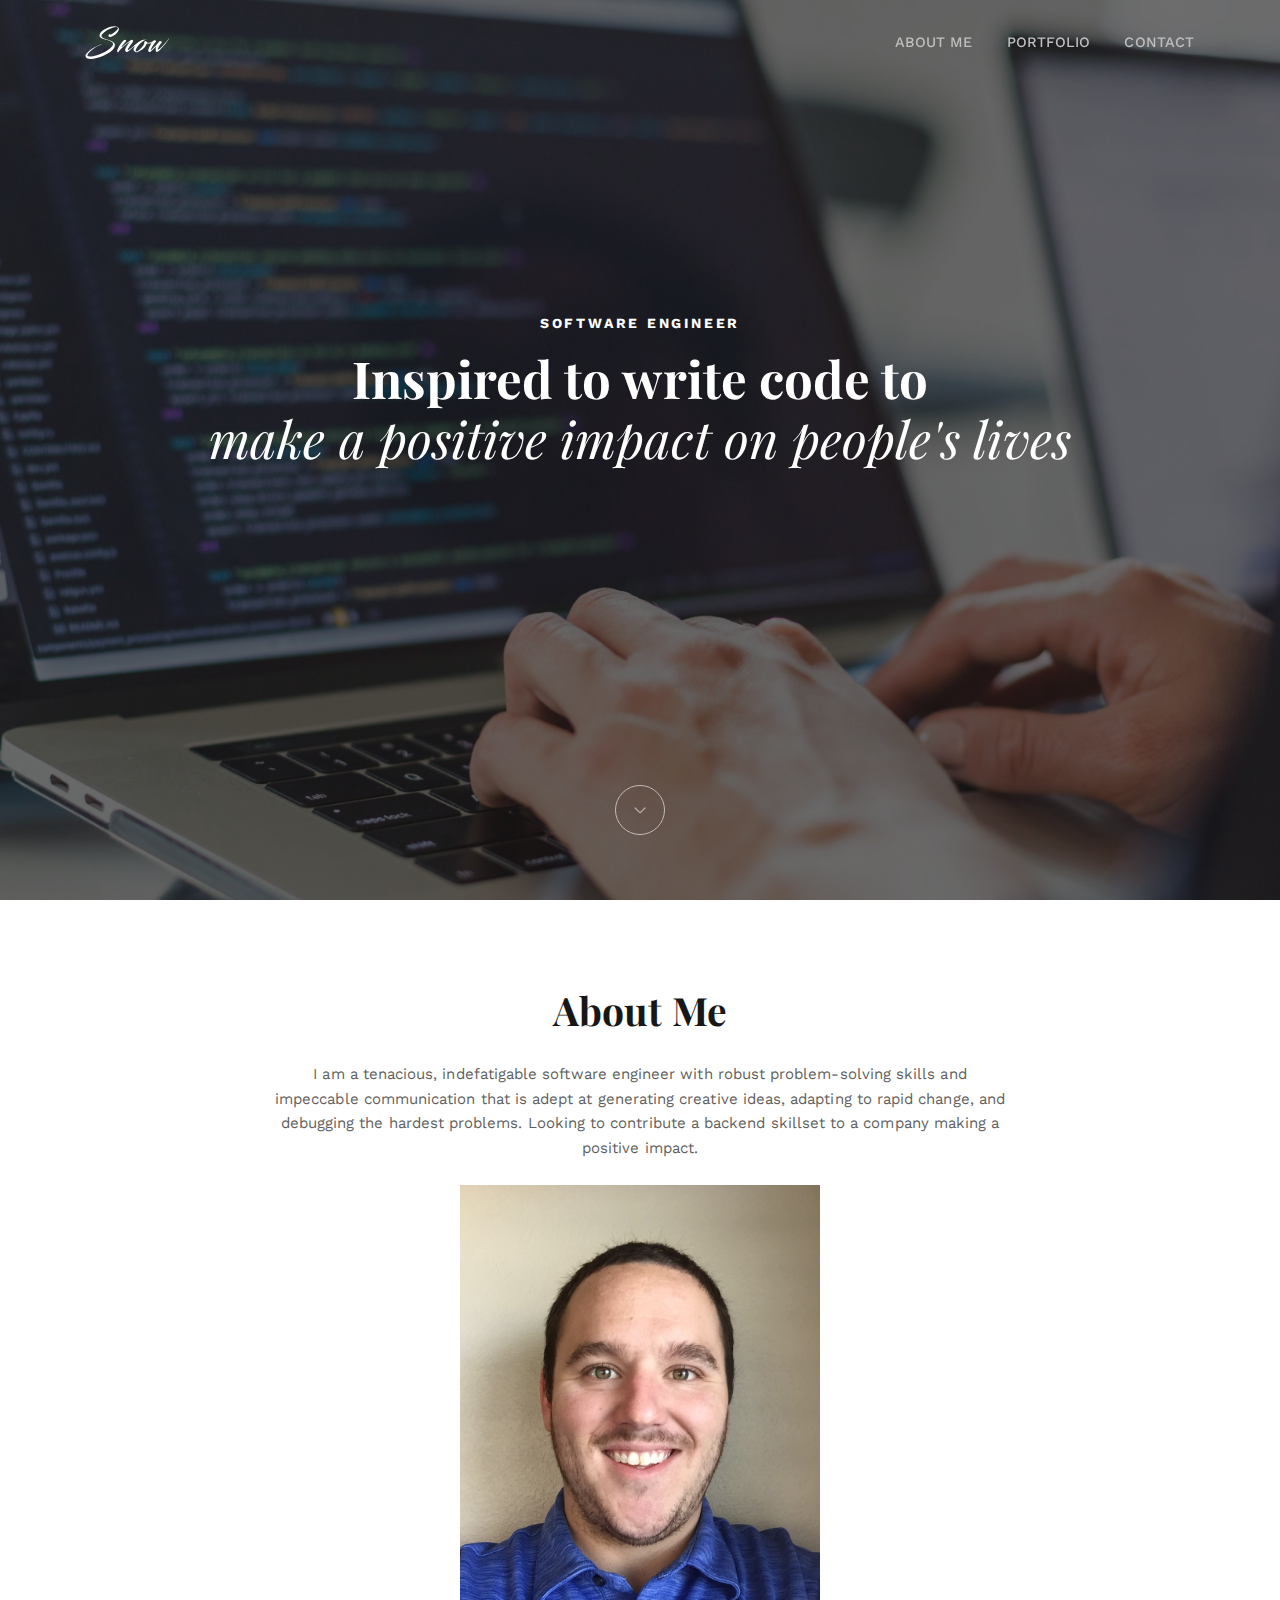
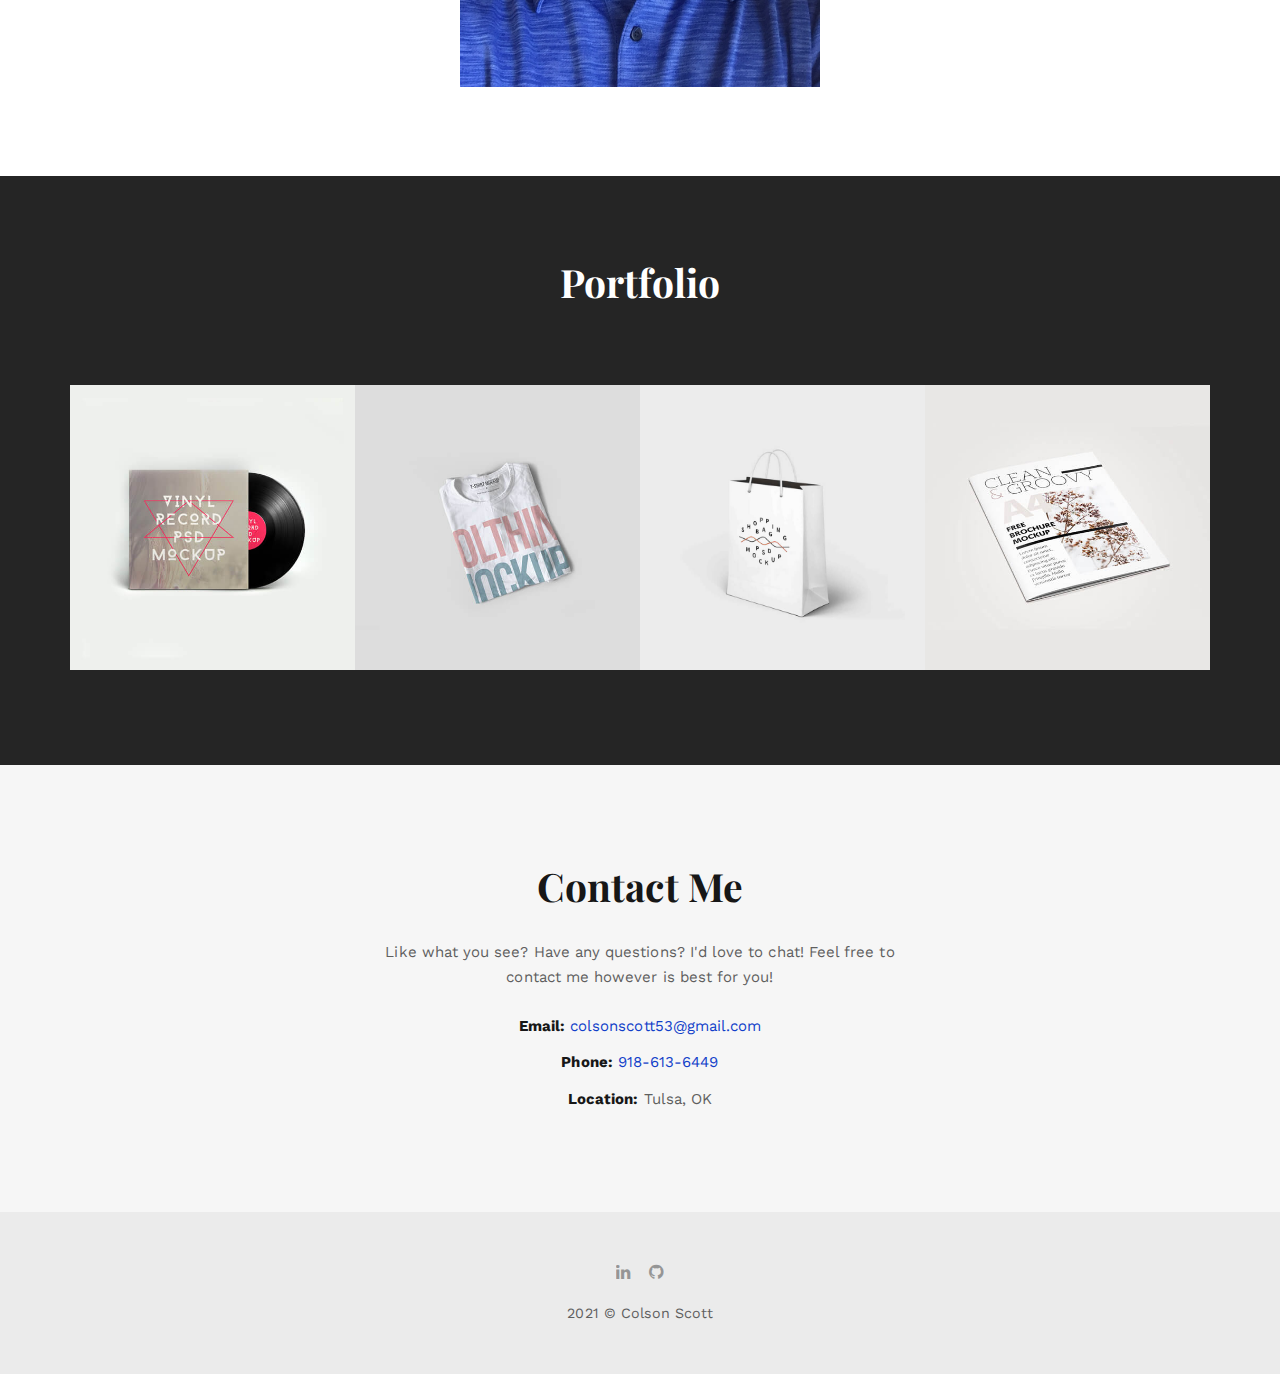
==== commit 0f7b812e: "Try portfolio section as row" ====
--- a/index.html
+++ b/index.html
@@ -174,24 +174,11 @@
         <!-- START: Portfolio -->
         <div class="nk-box bg-dark-1 text-white" id="portfolio">
             <div class="nk-gap-4 mt-5"></div>
-
             <h2 class="text-xs-center display-4 text-white">Portfolio</h2>
-
             <div class="nk-gap mnt-6"></div>
-            <!-- <div class="container">
-                <div class="row">
-                    <div class="col-lg-8 offset-lg-2">
-                        <div class="text-xs-center">A small sampling of projects that were created during my education at Holberton School.
-                        </div>
-                    </div>
-                </div>
-            </div> -->
-
             <div class="nk-gap-2 mt-12"></div>
             <div class="container">
-                <div class="nk-portfolio-list nk-isotope nk-isotope-3-cols">
-
-
+                <div class="row nk-portfolio-list nk-isotope">
                     <div class="nk-isotope-item" data-filter="shell">
                         <div class="nk-portfolio-item nk-portfolio-item-square nk-portfolio-item-info-style-1">
                             <a href="https://github.com/OctopusHugz/simple_shell" class="nk-portfolio-item-link" target="blank"></a>
@@ -206,8 +193,6 @@
                             </div>
                         </div>
                     </div>
-
-
                     <div class="nk-isotope-item" data-filter="monty">
                         <div class="nk-portfolio-item nk-portfolio-item-square nk-portfolio-item-info-style-1">
                             <a href="https://github.com/OctopusHugz/monty" class="nk-portfolio-item-link" target="blank"></a>
@@ -222,8 +207,6 @@
                             </div>
                         </div>
                     </div>
-
-
                     <div class="nk-isotope-item" data-filter="airbnb">
                         <div class="nk-portfolio-item nk-portfolio-item-square nk-portfolio-item-info-style-1">
                             <a href="https://github.com/OctopusHugz/AirBnB_clone_v4" class="nk-portfolio-item-link" target="blank"></a>
@@ -238,8 +221,6 @@
                             </div>
                         </div>
                     </div>
-
-
                     <div class="nk-isotope-item" data-filter="file-manager">
                         <div class="nk-portfolio-item nk-portfolio-item-square nk-portfolio-item-info-style-1">
                             <a href="https://github.com/OctopusHugz/holbertonschool-files_manager" class="nk-portfolio-item-link" target="blank"></a>
@@ -255,6 +236,9 @@
                         </div>
                     </div>
                 </div>
+                <!-- <div class="nk-portfolio-list nk-isotope nk-isotope-3-cols"> -->
+
+                <!-- </div> -->
             </div>
             <div class="nk-gap-4 mt-15"></div>
         </div>
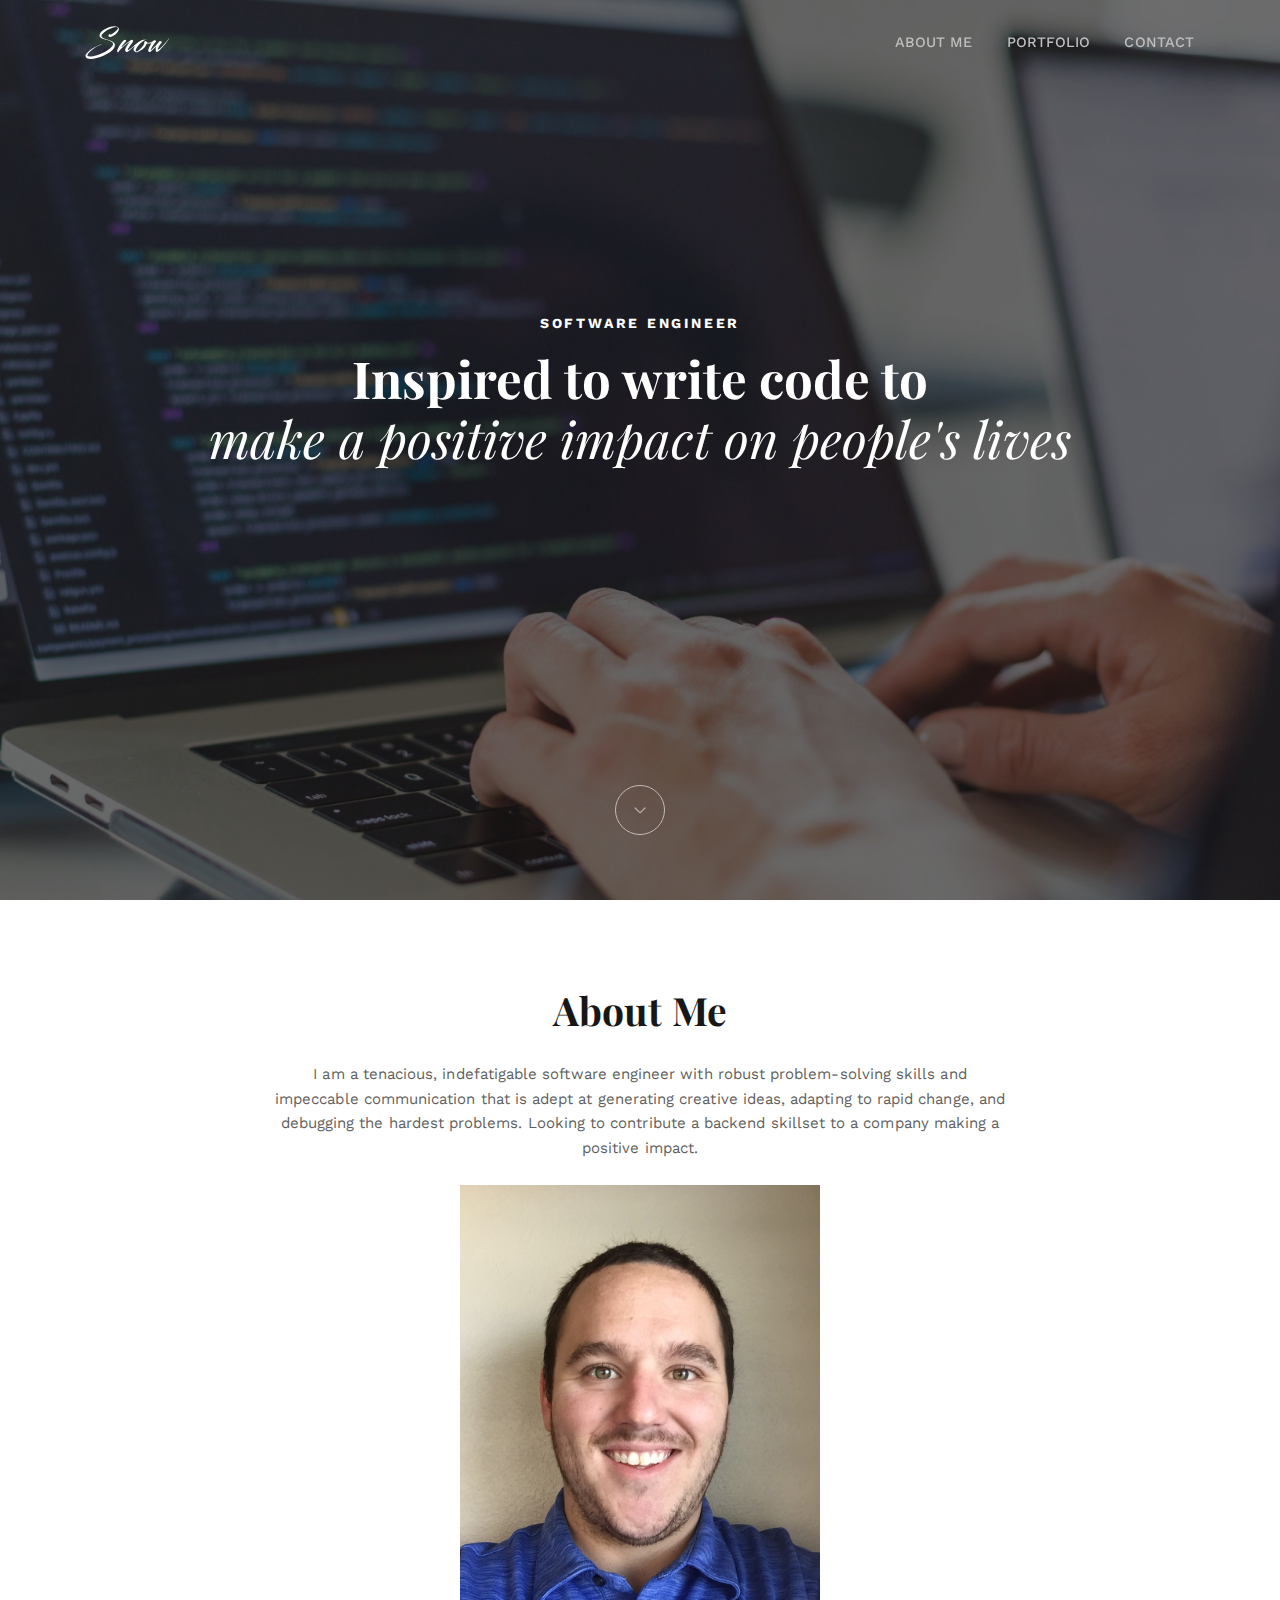
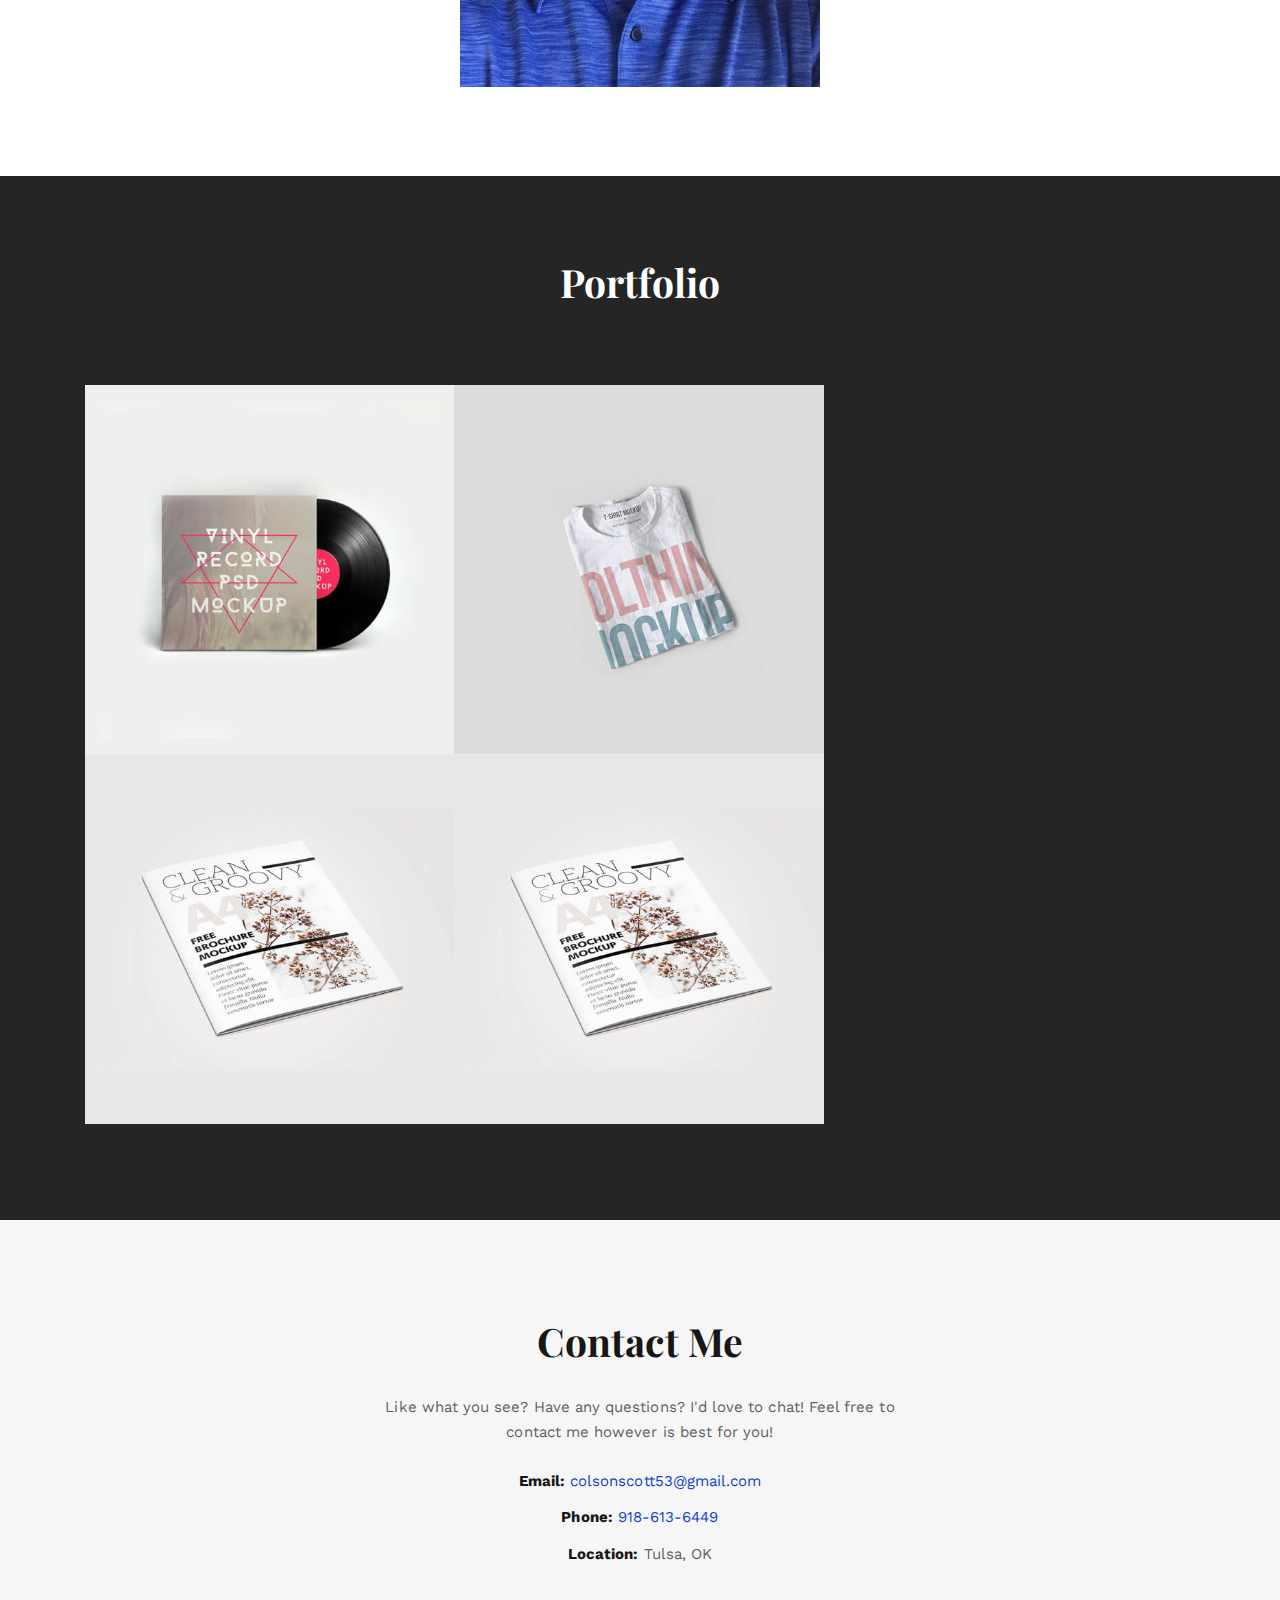
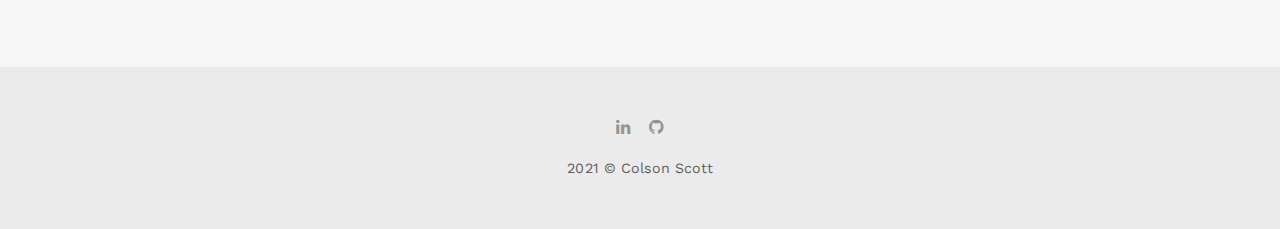
==== commit 94ee3c03: "Added 2 more projects to portfolio section. Added 2/6 screenshots" ====
--- a/index.html
+++ b/index.html
@@ -178,12 +178,12 @@
             <div class="nk-gap mnt-6"></div>
             <div class="nk-gap-2 mt-12"></div>
             <div class="container">
-                <div class="row nk-portfolio-list nk-isotope">
+                <div class="nk-portfolio-list nk-isotope nk-isotope-3-cols">
                     <div class="nk-isotope-item" data-filter="shell">
                         <div class="nk-portfolio-item nk-portfolio-item-square nk-portfolio-item-info-style-1">
                             <a href="https://github.com/OctopusHugz/simple_shell" class="nk-portfolio-item-link" target="blank"></a>
                             <div class="nk-portfolio-item-image">
-                                <div style="background-image: url('assets/images/portfolio-7-sm.jpg');"></div>
+                                <div class="portfolio-project-img" style="background-image: url('assets/images/portfolio-7-sm.jpg');"></div>
                             </div>
                             <div class="nk-portfolio-item-info nk-portfolio-item-info-center text-xs-center">
                                 <div>
@@ -197,7 +197,7 @@
                         <div class="nk-portfolio-item nk-portfolio-item-square nk-portfolio-item-info-style-1">
                             <a href="https://github.com/OctopusHugz/monty" class="nk-portfolio-item-link" target="blank"></a>
                             <div class="nk-portfolio-item-image">
-                                <div style="background-image: url('assets/images/portfolio-4-sm.jpg');"></div>
+                                <div class="portfolio-project-img" style="background-image: url('assets/images/portfolio-4-sm.jpg');"></div>
                             </div>
                             <div class="nk-portfolio-item-info nk-portfolio-item-info-center text-xs-center">
                                 <div>
@@ -211,7 +211,7 @@
                         <div class="nk-portfolio-item nk-portfolio-item-square nk-portfolio-item-info-style-1">
                             <a href="https://github.com/OctopusHugz/AirBnB_clone_v4" class="nk-portfolio-item-link" target="blank"></a>
                             <div class="nk-portfolio-item-image">
-                                <div style="background-image: url('assets/images/portfolio-5-sm.jpg');"></div>
+                                <div class="portfolio-project-img" style="background-image: url('https://holbertonintranet.s3.amazonaws.com/uploads/medias/2020/9/62fbb2d674fca4a843458e61cf3b05ee9f68ad04.jpg?X-Amz-Algorithm=AWS4-HMAC-SHA256&X-Amz-Credential=AKIARDDGGGOUWMNL5ANN%2F20210725%2Fus-east-1%2Fs3%2Faws4_request&X-Amz-Date=20210725T164426Z&X-Amz-Expires=86400&X-Amz-SignedHeaders=host&X-Amz-Signature=c18d5bfb418c6bd51628cd93fb16222cd417440361f0bbd5617b0a7b12943bdd');"></div>
                             </div>
                             <div class="nk-portfolio-item-info nk-portfolio-item-info-center text-xs-center">
                                 <div>
@@ -225,7 +225,7 @@
                         <div class="nk-portfolio-item nk-portfolio-item-square nk-portfolio-item-info-style-1">
                             <a href="https://github.com/OctopusHugz/holbertonschool-files_manager" class="nk-portfolio-item-link" target="blank"></a>
                             <div class="nk-portfolio-item-image">
-                                <div style="background-image: url('assets/images/portfolio-9-sm.jpg');"></div>
+                                <div class="portfolio-project-img" style="background-image: url('assets/images/portfolio-9-sm.jpg');"></div>
                             </div>
                             <div class="nk-portfolio-item-info nk-portfolio-item-info-center text-xs-center">
                                 <div>
@@ -235,10 +235,35 @@
                             </div>
                         </div>
                     </div>
-                </div>
-                <!-- <div class="nk-portfolio-list nk-isotope nk-isotope-3-cols"> -->
-
-                <!-- </div> -->
+                    <div class="nk-isotope-item" data-filter="check-all-tasks">
+                        <div class="nk-portfolio-item nk-portfolio-item-square nk-portfolio-item-info-style-1">
+                            <a href="https://github.com/OctopusHugz/checker_hack_day" class="nk-portfolio-item-link" target="blank"></a>
+                            <div class="nk-portfolio-item-image">
+                                <div class="portfolio-project-img" style="background-image: url('assets/images/portfolio-9-sm.jpg');"></div>
+                            </div>
+                            <div class="nk-portfolio-item-info nk-portfolio-item-info-center text-xs-center">
+                                <div>
+                                    <h2 class="portfolio-item-title h3">Check All Tasks: A CLI for Holberton Students</h2>
+                                    <div class="portfolio-item-category">Technologies: Python, APIs</div>
+                                </div>
+                            </div>
+                        </div>
+                    </div>
+                    <div class="nk-isotope-item" data-filter="friendzy">
+                        <div class="nk-portfolio-item nk-portfolio-item-square nk-portfolio-item-info-style-1">
+                            <a href="https://github.com/OctopusHugz/Friendzy" class="nk-portfolio-item-link" target="blank"></a>
+                            <div class="nk-portfolio-item-image">
+                                <div class="portfolio-project-img" style="background-image: url('https://raw.githubusercontent.com/veeteeran/Friendzy/master/web_flask/static/img/Friendzy_Screenshot.png');"></div>
+                            </div>
+                            <div class="nk-portfolio-item-info nk-portfolio-item-info-center text-xs-center">
+                                <div>
+                                    <h2 class="portfolio-item-title h3">Friendzy: A Friend and Activity Finder App</h2>
+                                    <div class="portfolio-item-category">Technologies: Python, Flask, MySQL, jQuery, HTML, CSS, Bootstrap/Bootstrap Studio</div>
+                                </div>
+                            </div>
+                        </div>
+                    </div>
+                </div>
             </div>
             <div class="nk-gap-4 mt-15"></div>
         </div>
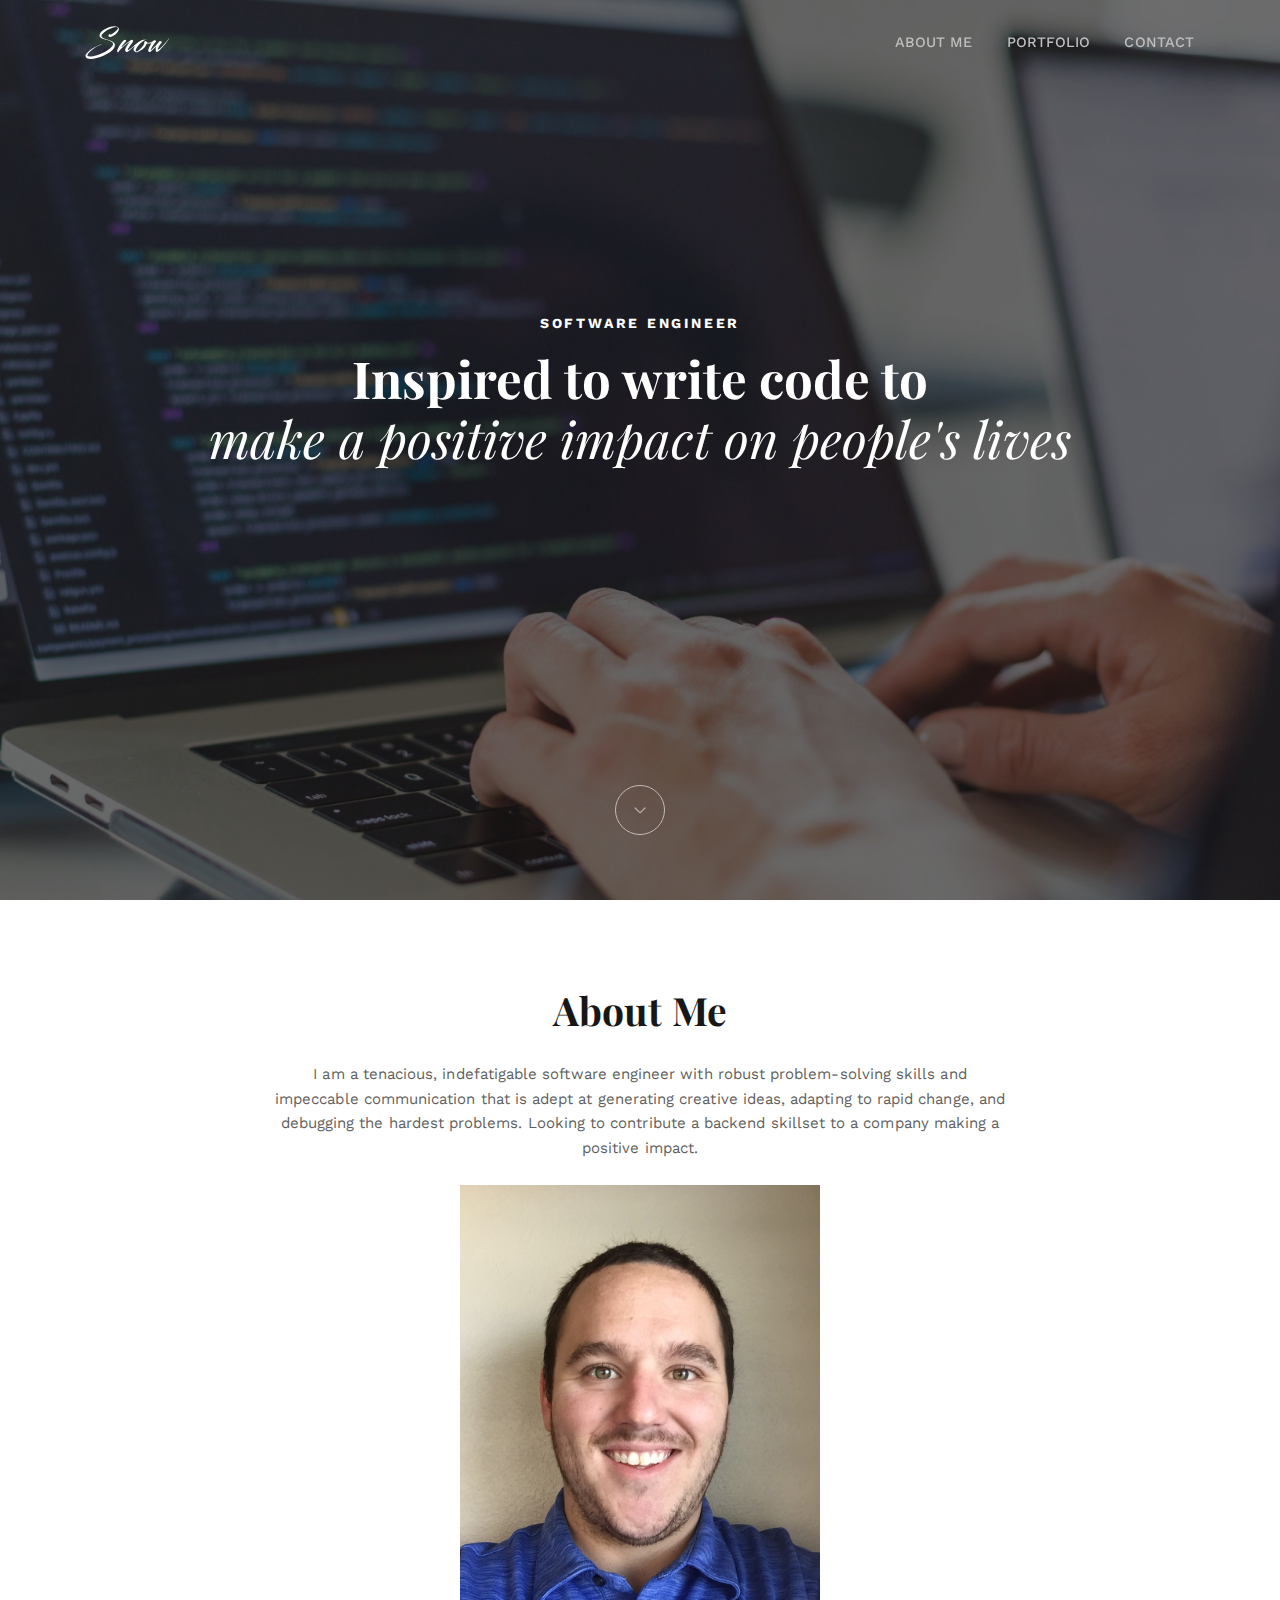
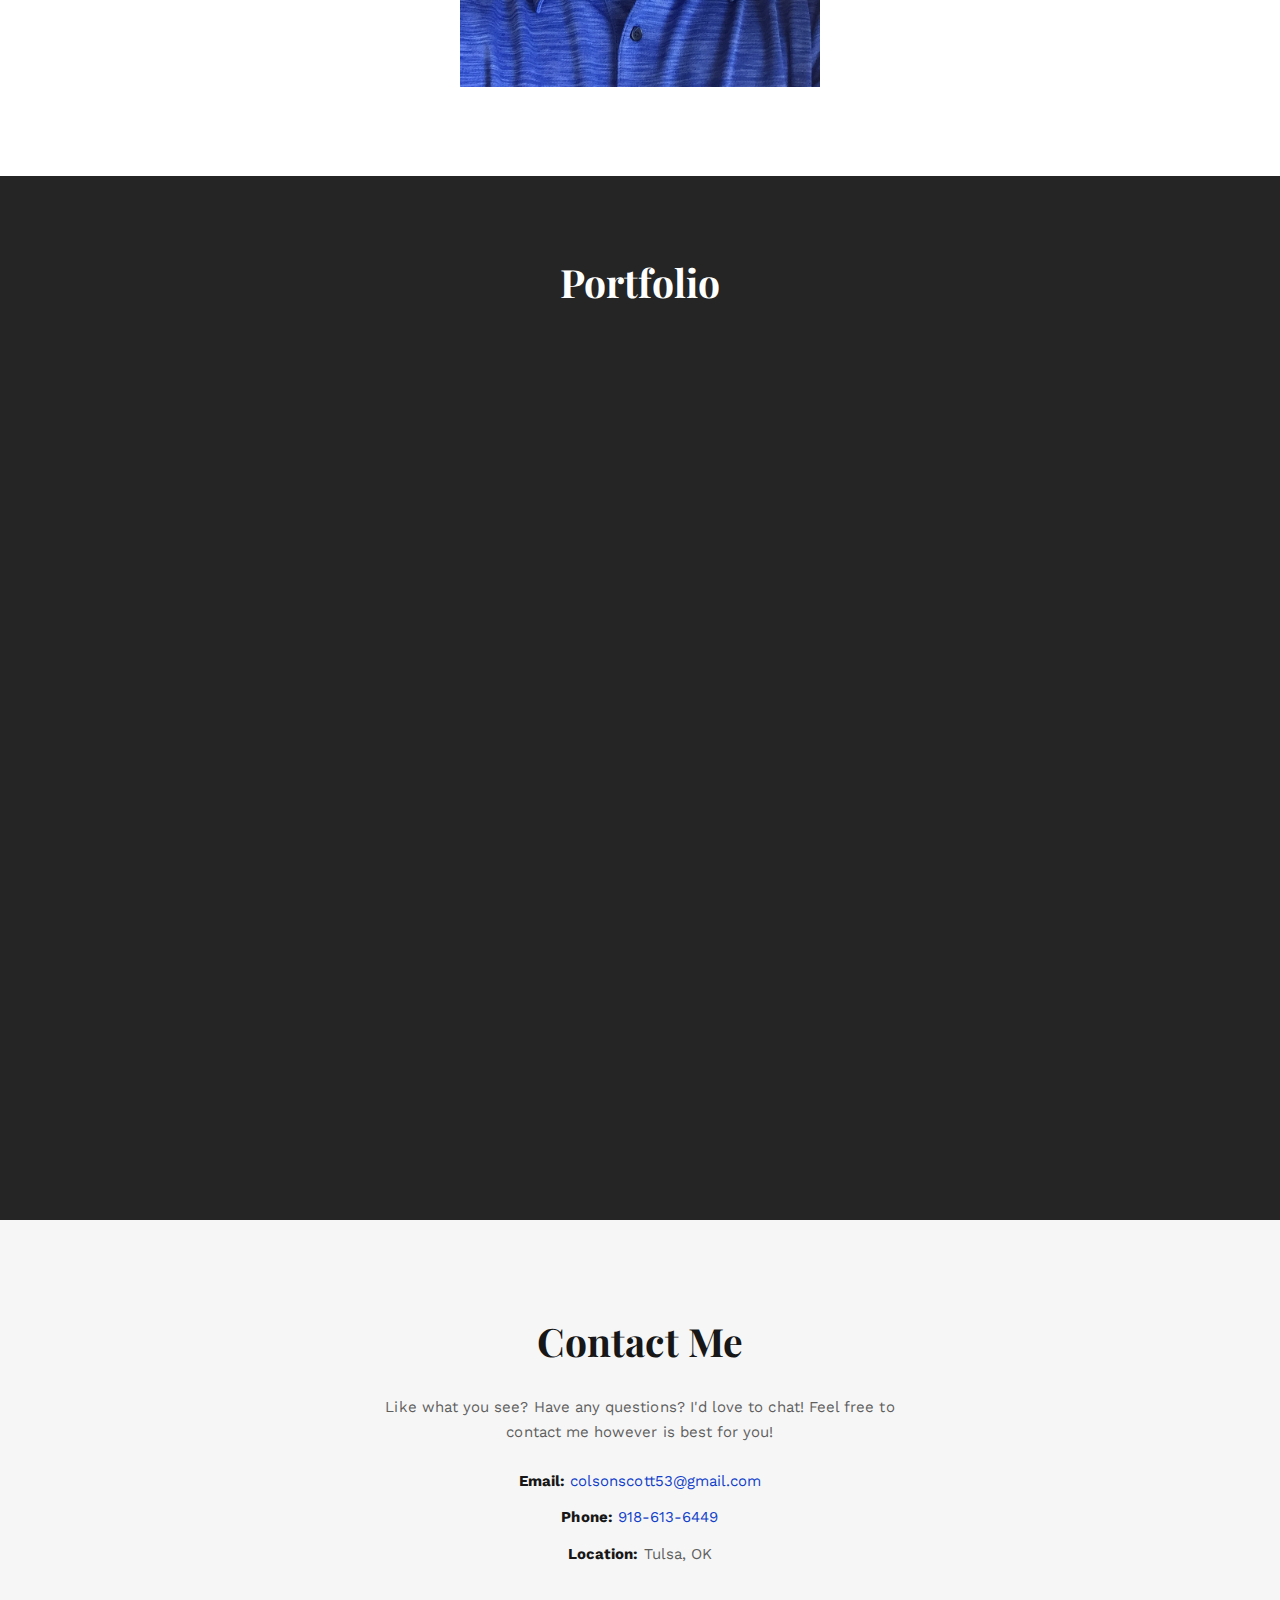
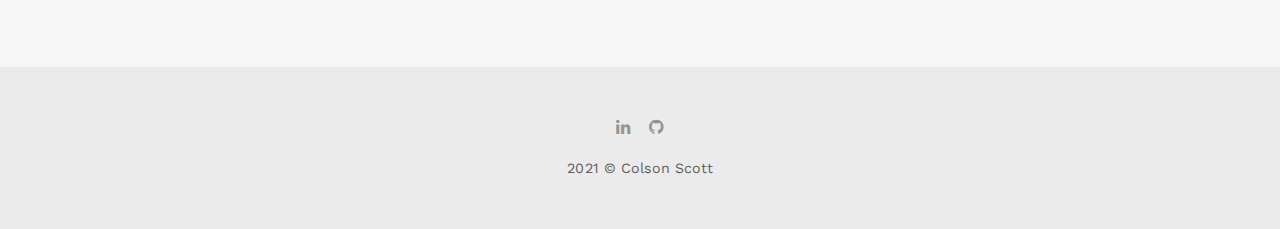
==== commit 89227a1c: "Added updated index.html and changed class for portfolio-project-img" ====
--- a/index.html
+++ b/index.html
@@ -183,7 +183,7 @@
                         <div class="nk-portfolio-item nk-portfolio-item-square nk-portfolio-item-info-style-1">
                             <a href="https://github.com/OctopusHugz/simple_shell" class="nk-portfolio-item-link" target="blank"></a>
                             <div class="nk-portfolio-item-image">
-                                <div class="portfolio-project-img" style="background-image: url('assets/images/portfolio-7-sm.jpg');"></div>
+                                <div class="portfolio-project-img" style="background-image: url('assets/images/shell_screenshot.png');"></div>
                             </div>
                             <div class="nk-portfolio-item-info nk-portfolio-item-info-center text-xs-center">
                                 <div>
@@ -197,7 +197,7 @@
                         <div class="nk-portfolio-item nk-portfolio-item-square nk-portfolio-item-info-style-1">
                             <a href="https://github.com/OctopusHugz/monty" class="nk-portfolio-item-link" target="blank"></a>
                             <div class="nk-portfolio-item-image">
-                                <div class="portfolio-project-img" style="background-image: url('assets/images/portfolio-4-sm.jpg');"></div>
+                                <div class="portfolio-project-img" style="background-image: url('assets/images/monty_screenshot.png');"></div>
                             </div>
                             <div class="nk-portfolio-item-info nk-portfolio-item-info-center text-xs-center">
                                 <div>
@@ -221,11 +221,11 @@
                             </div>
                         </div>
                     </div>
-                    <div class="nk-isotope-item" data-filter="file-manager">
+                    <div class="nk-isotope-item" data-filter="files-manager">
                         <div class="nk-portfolio-item nk-portfolio-item-square nk-portfolio-item-info-style-1">
                             <a href="https://github.com/OctopusHugz/holbertonschool-files_manager" class="nk-portfolio-item-link" target="blank"></a>
                             <div class="nk-portfolio-item-image">
-                                <div class="portfolio-project-img" style="background-image: url('assets/images/portfolio-9-sm.jpg');"></div>
+                                <div class="portfolio-project-img" style="background-image: url('assets/images/files_manager_screenshot.png');"></div>
                             </div>
                             <div class="nk-portfolio-item-info nk-portfolio-item-info-center text-xs-center">
                                 <div>
@@ -239,7 +239,7 @@
                         <div class="nk-portfolio-item nk-portfolio-item-square nk-portfolio-item-info-style-1">
                             <a href="https://github.com/OctopusHugz/checker_hack_day" class="nk-portfolio-item-link" target="blank"></a>
                             <div class="nk-portfolio-item-image">
-                                <div class="portfolio-project-img" style="background-image: url('assets/images/portfolio-9-sm.jpg');"></div>
+                                <div class="portfolio-project-img" style="background-image: url('assets/images/cat_screenshot.png');"></div>
                             </div>
                             <div class="nk-portfolio-item-info nk-portfolio-item-info-center text-xs-center">
                                 <div>
--- a/assets/css/index.css
+++ b/assets/css/index.css
@@ -26,3 +26,7 @@
 	align-items: center;
 	text-align: center;
 }
+
+.portfolio-project-img {
+	background-position: 0% !important;
+}
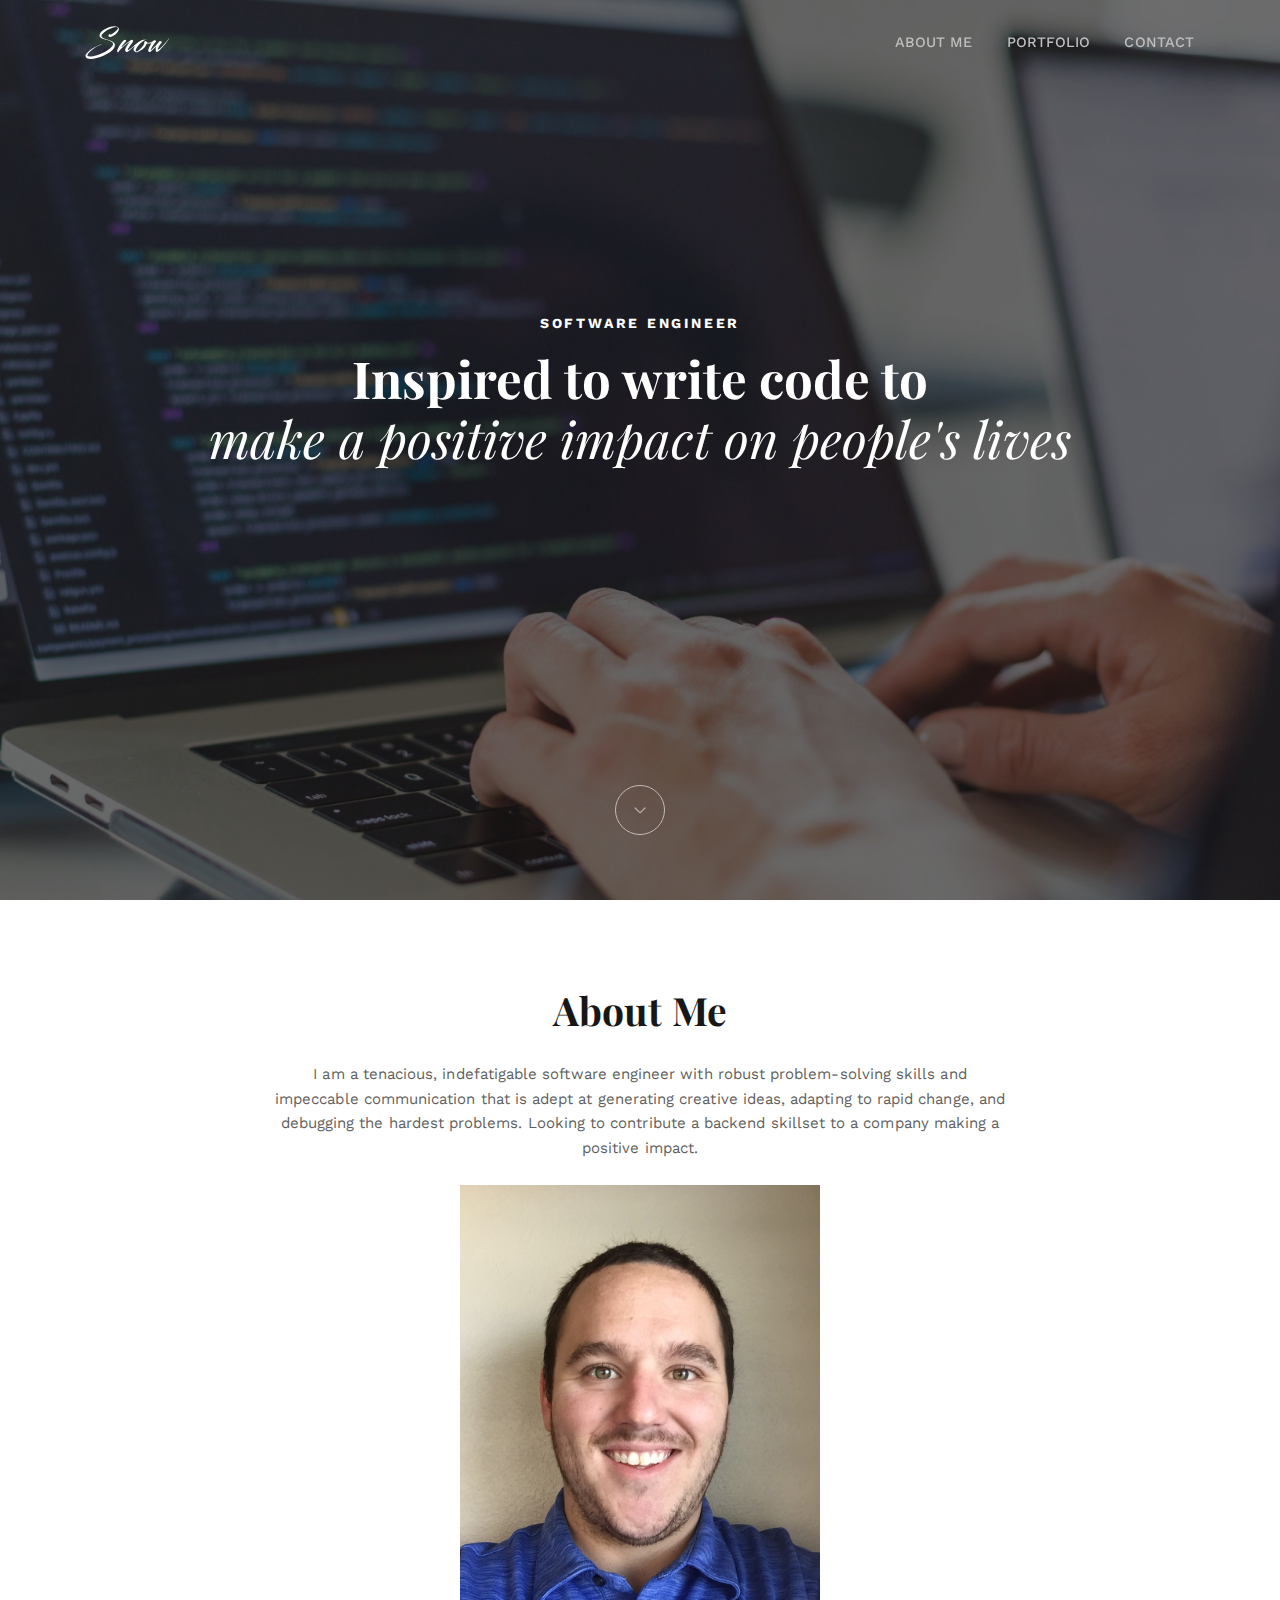
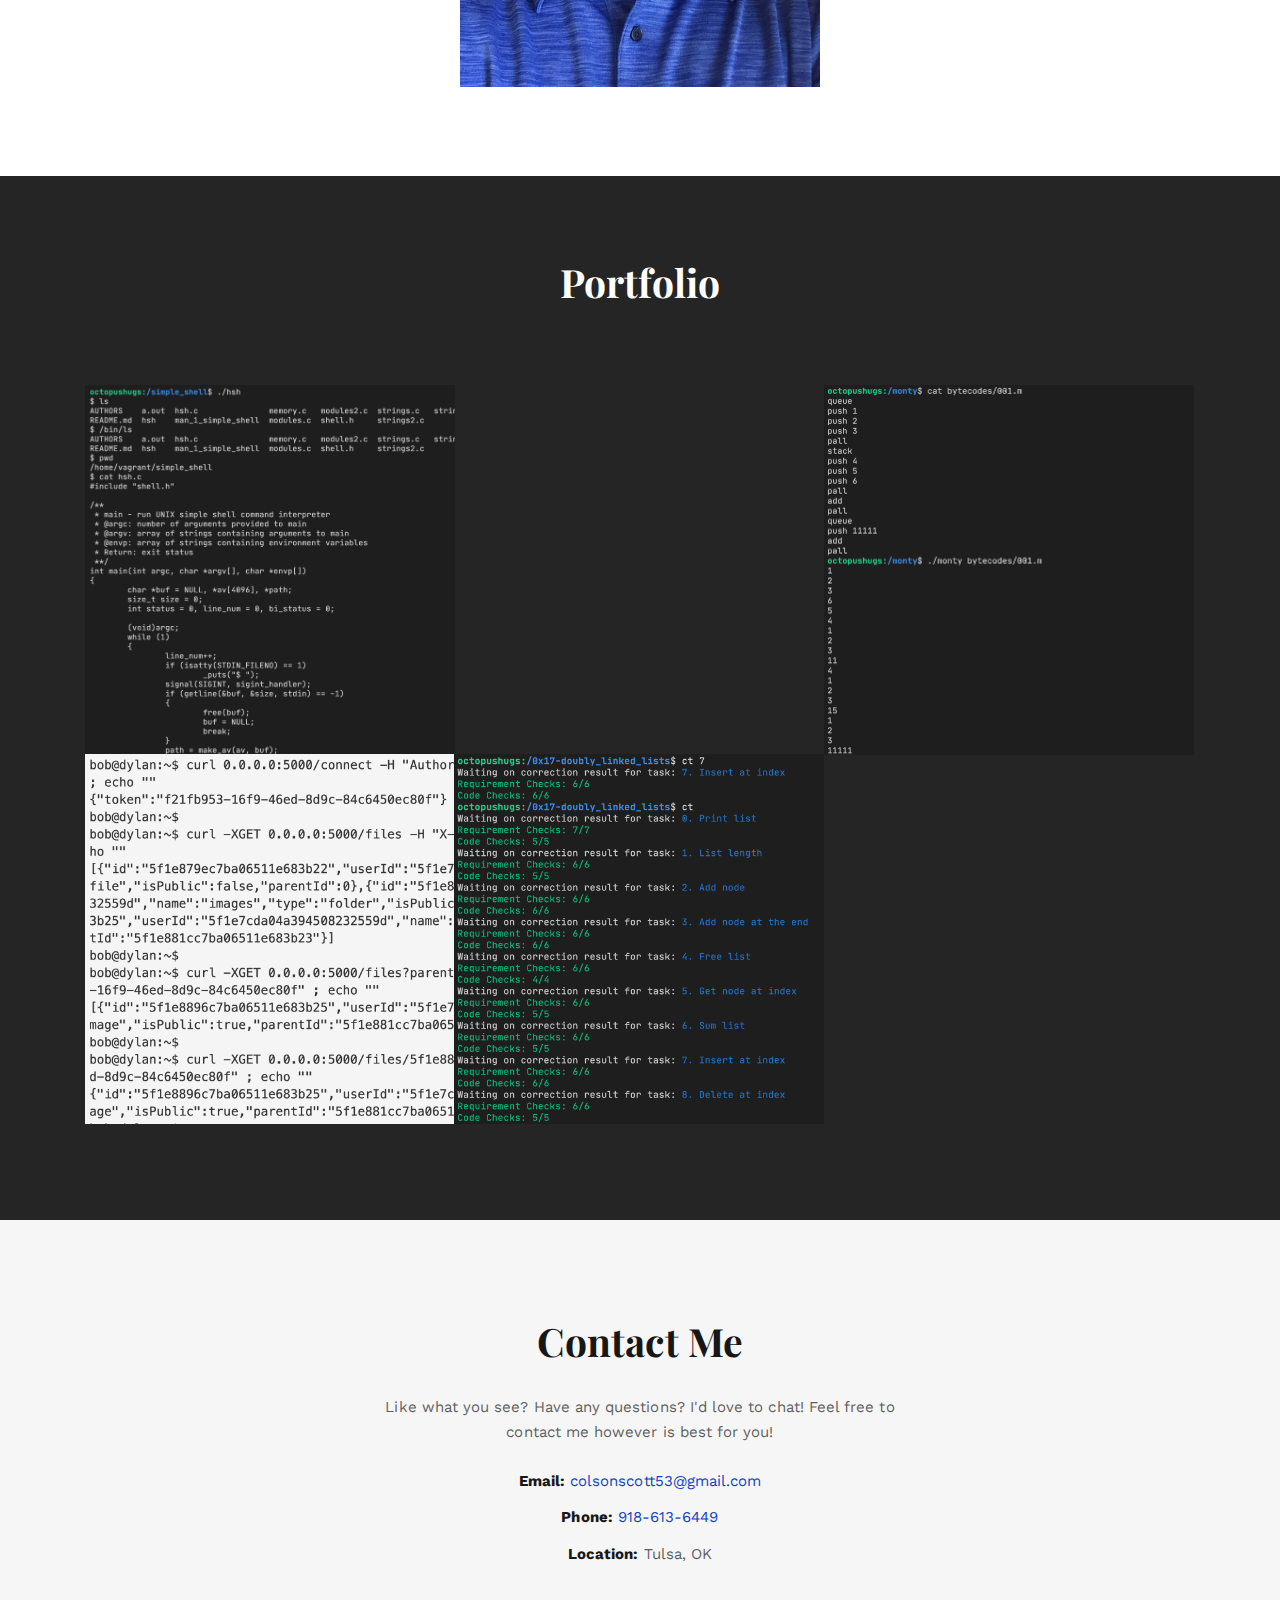
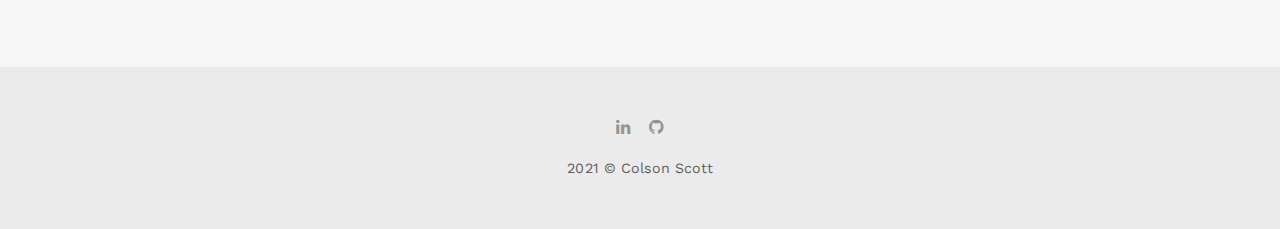
==== commit d8efc9a7: "Reordered projects in portfolio section" ====
--- a/index.html
+++ b/index.html
@@ -193,6 +193,20 @@
                             </div>
                         </div>
                     </div>
+                    <div class="nk-isotope-item" data-filter="airbnb">
+                        <div class="nk-portfolio-item nk-portfolio-item-square nk-portfolio-item-info-style-1">
+                            <a href="https://github.com/OctopusHugz/AirBnB_clone_v4" class="nk-portfolio-item-link" target="blank"></a>
+                            <div class="nk-portfolio-item-image">
+                                <div class="portfolio-project-img" style="background-image: url('https://holbertonintranet.s3.amazonaws.com/uploads/medias/2020/9/62fbb2d674fca4a843458e61cf3b05ee9f68ad04.jpg?X-Amz-Algorithm=AWS4-HMAC-SHA256&X-Amz-Credential=AKIARDDGGGOUWMNL5ANN%2F20210725%2Fus-east-1%2Fs3%2Faws4_request&X-Amz-Date=20210725T164426Z&X-Amz-Expires=86400&X-Amz-SignedHeaders=host&X-Amz-Signature=c18d5bfb418c6bd51628cd93fb16222cd417440361f0bbd5617b0a7b12943bdd');"></div>
+                            </div>
+                            <div class="nk-portfolio-item-info nk-portfolio-item-info-center text-xs-center">
+                                <div>
+                                    <h2 class="portfolio-item-title h3">Airbnb Web App: A Full Stack Airbnb Clone</h2>
+                                    <div class="portfolio-item-category">Technologies: Python, Flask, HTML, CSS, jQuery, MySQL, Linux</div>
+                                </div>
+                            </div>
+                        </div>
+                    </div>
                     <div class="nk-isotope-item" data-filter="monty">
                         <div class="nk-portfolio-item nk-portfolio-item-square nk-portfolio-item-info-style-1">
                             <a href="https://github.com/OctopusHugz/monty" class="nk-portfolio-item-link" target="blank"></a>
@@ -203,20 +217,6 @@
                                 <div>
                                     <h2 class="portfolio-item-title h3">Monty: A Custom Bytecode Interpreter</h2>
                                     <div class="portfolio-item-category">Technologies: C - Stacks and Queues</div>
-                                </div>
-                            </div>
-                        </div>
-                    </div>
-                    <div class="nk-isotope-item" data-filter="airbnb">
-                        <div class="nk-portfolio-item nk-portfolio-item-square nk-portfolio-item-info-style-1">
-                            <a href="https://github.com/OctopusHugz/AirBnB_clone_v4" class="nk-portfolio-item-link" target="blank"></a>
-                            <div class="nk-portfolio-item-image">
-                                <div class="portfolio-project-img" style="background-image: url('https://holbertonintranet.s3.amazonaws.com/uploads/medias/2020/9/62fbb2d674fca4a843458e61cf3b05ee9f68ad04.jpg?X-Amz-Algorithm=AWS4-HMAC-SHA256&X-Amz-Credential=AKIARDDGGGOUWMNL5ANN%2F20210725%2Fus-east-1%2Fs3%2Faws4_request&X-Amz-Date=20210725T164426Z&X-Amz-Expires=86400&X-Amz-SignedHeaders=host&X-Amz-Signature=c18d5bfb418c6bd51628cd93fb16222cd417440361f0bbd5617b0a7b12943bdd');"></div>
-                            </div>
-                            <div class="nk-portfolio-item-info nk-portfolio-item-info-center text-xs-center">
-                                <div>
-                                    <h2 class="portfolio-item-title h3">Airbnb Web App: A Full Stack Airbnb Clone</h2>
-                                    <div class="portfolio-item-category">Technologies: Python, Flask, HTML, CSS, jQuery, MySQL, Linux</div>
                                 </div>
                             </div>
                         </div>
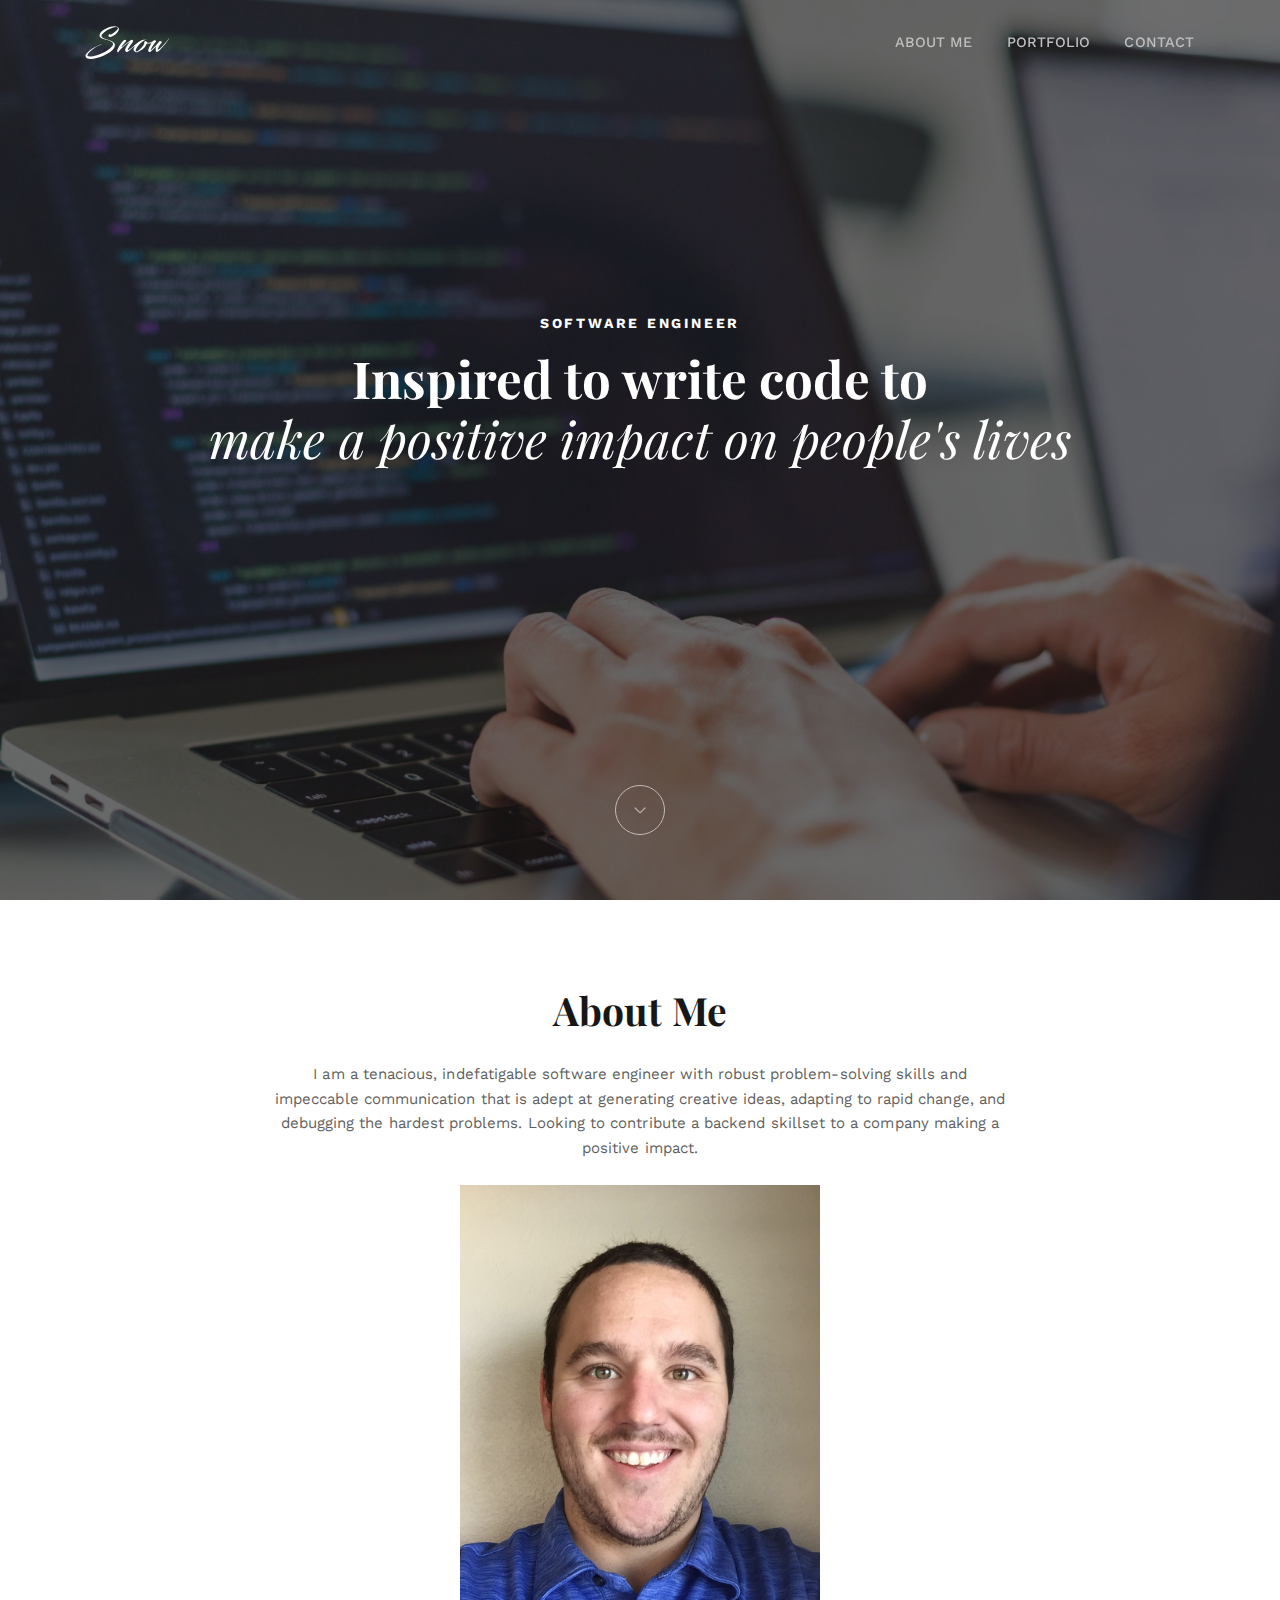
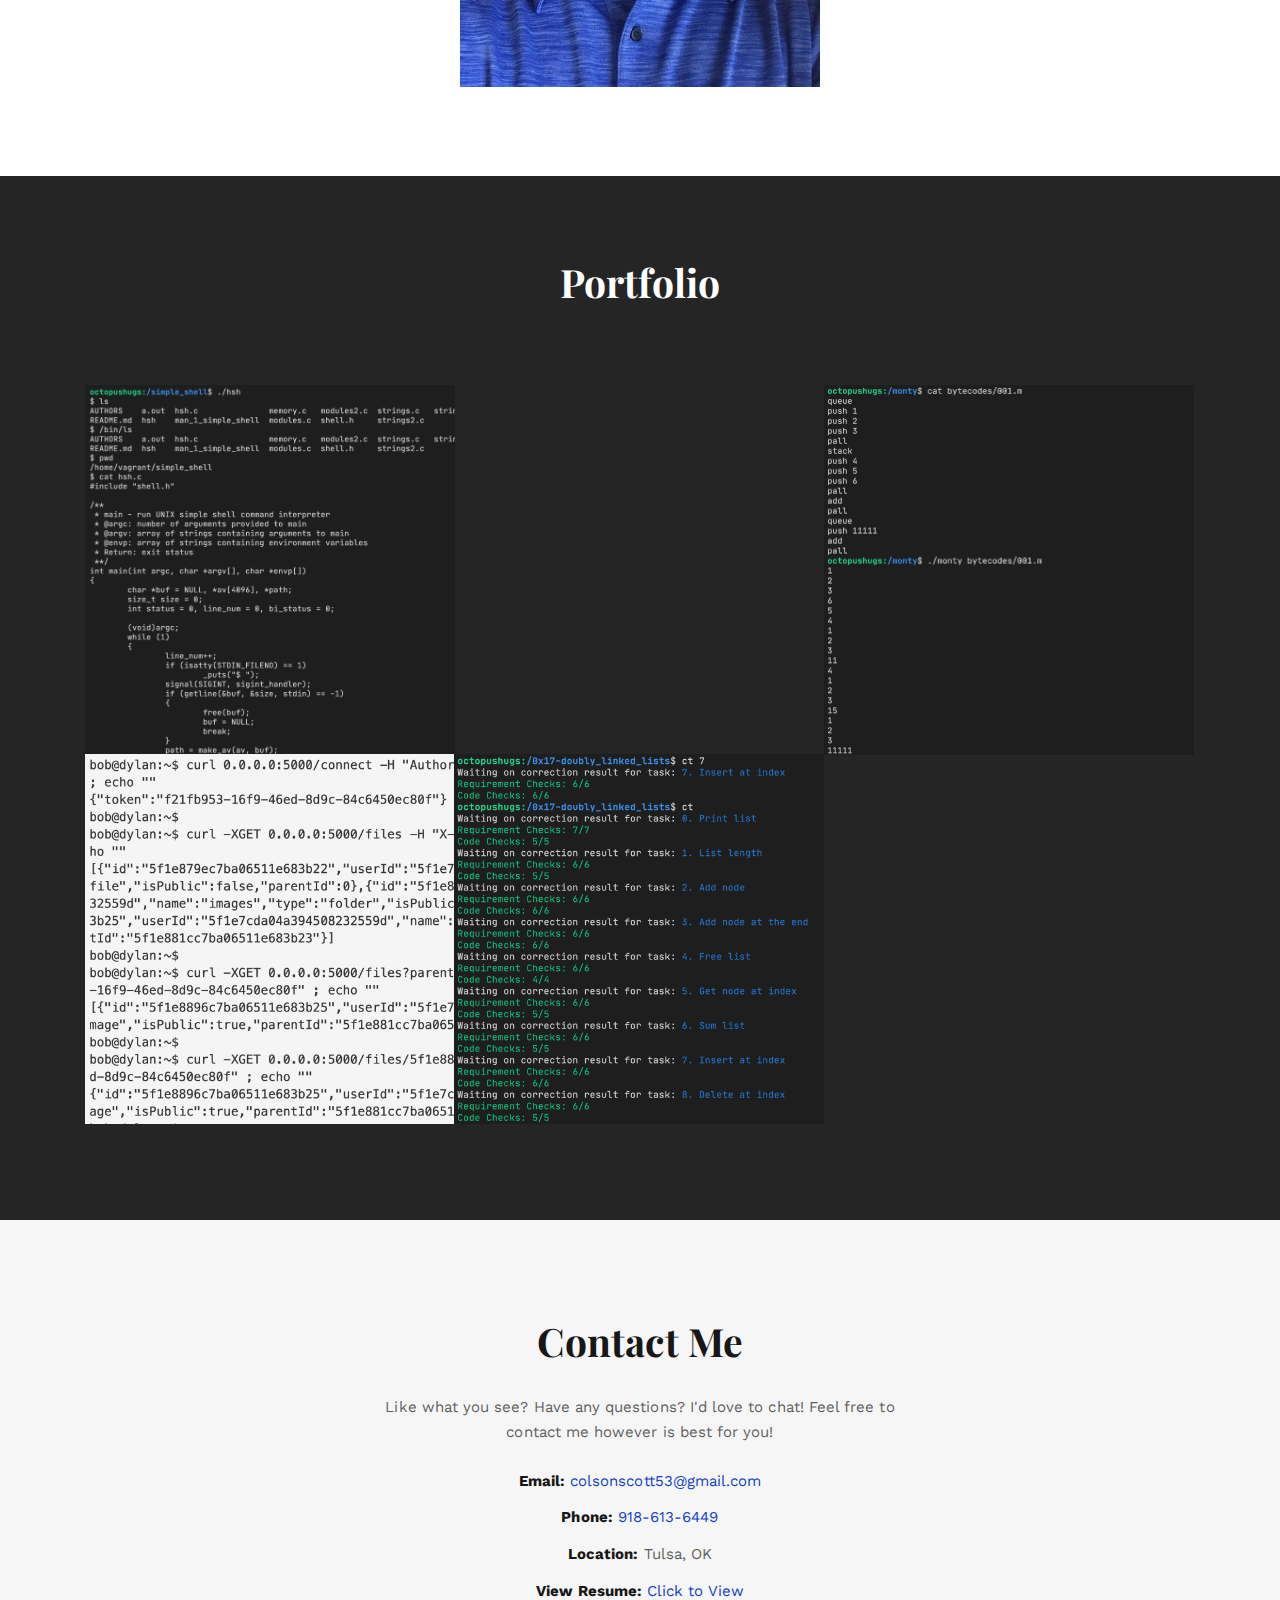
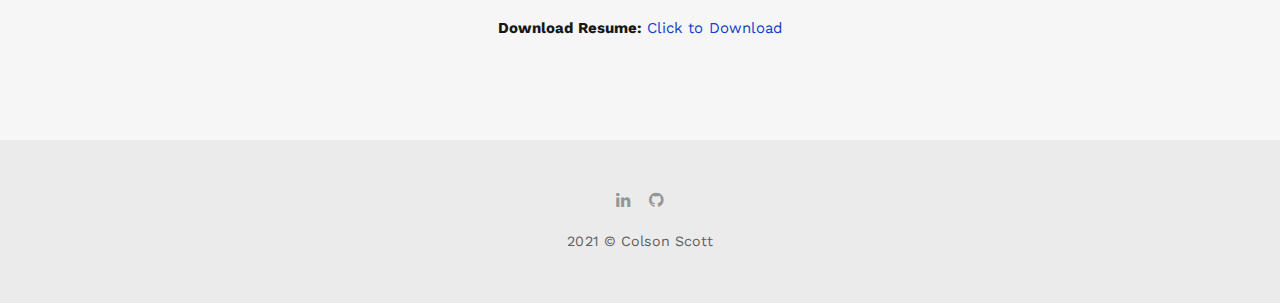
==== commit dd0dc3a9: "Added resume and links to view and download" ====
--- a/index.html
+++ b/index.html
@@ -286,6 +286,10 @@
                         </li>
                         <li><strong>Phone:</strong><a href="tel:+1-918-613-6449">918-613-6449</a></li>
                         <li><strong>Location:</strong>Tulsa, OK</li>
+                        <li><strong>View Resume:</strong><a href="assets/Colson Scott - Software Engineer 2021.pdf" target="blank">Click to View</a>
+                        </li>
+                        <li><strong>Download Resume:</strong><a href="assets/Colson Scott - Software Engineer 2021.pdf" target="blank" download>Click to Download</a>
+                        </li>
                     </ul>
                     <!-- END: Info -->
                 </div>
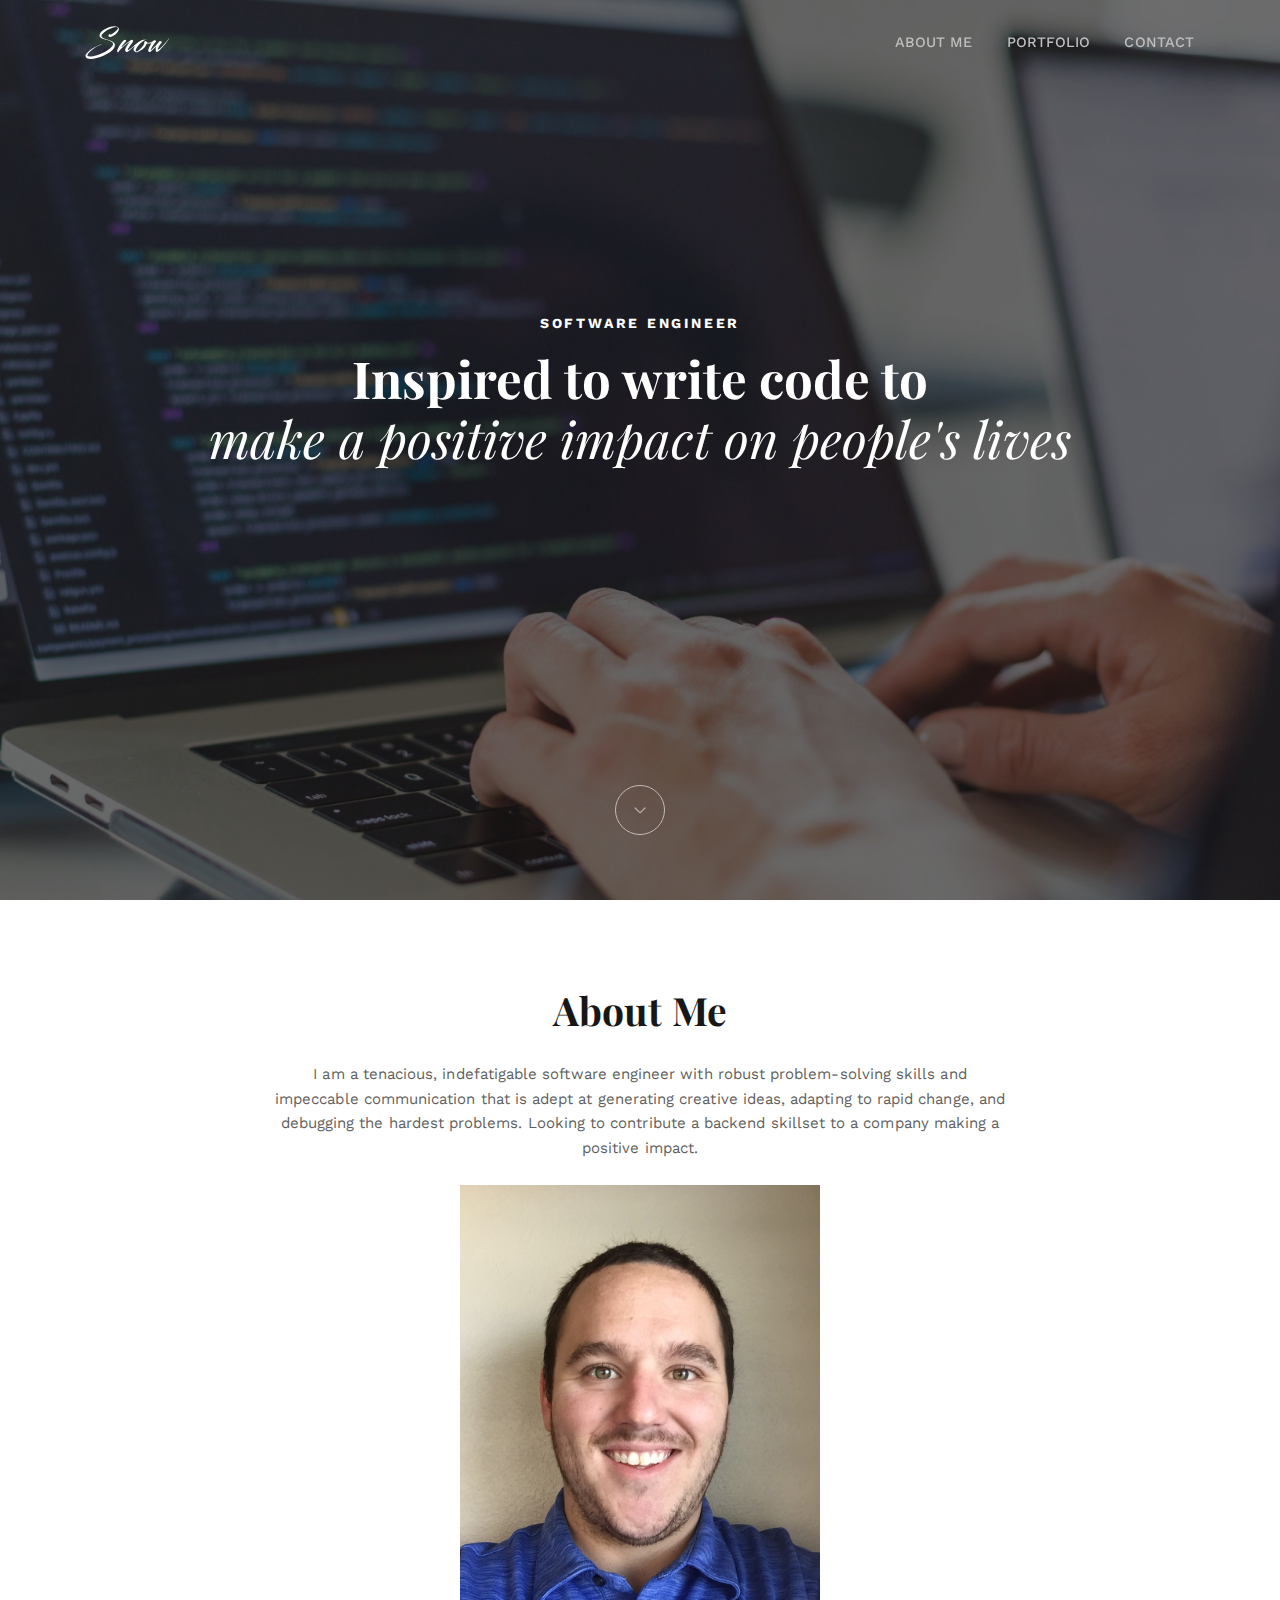
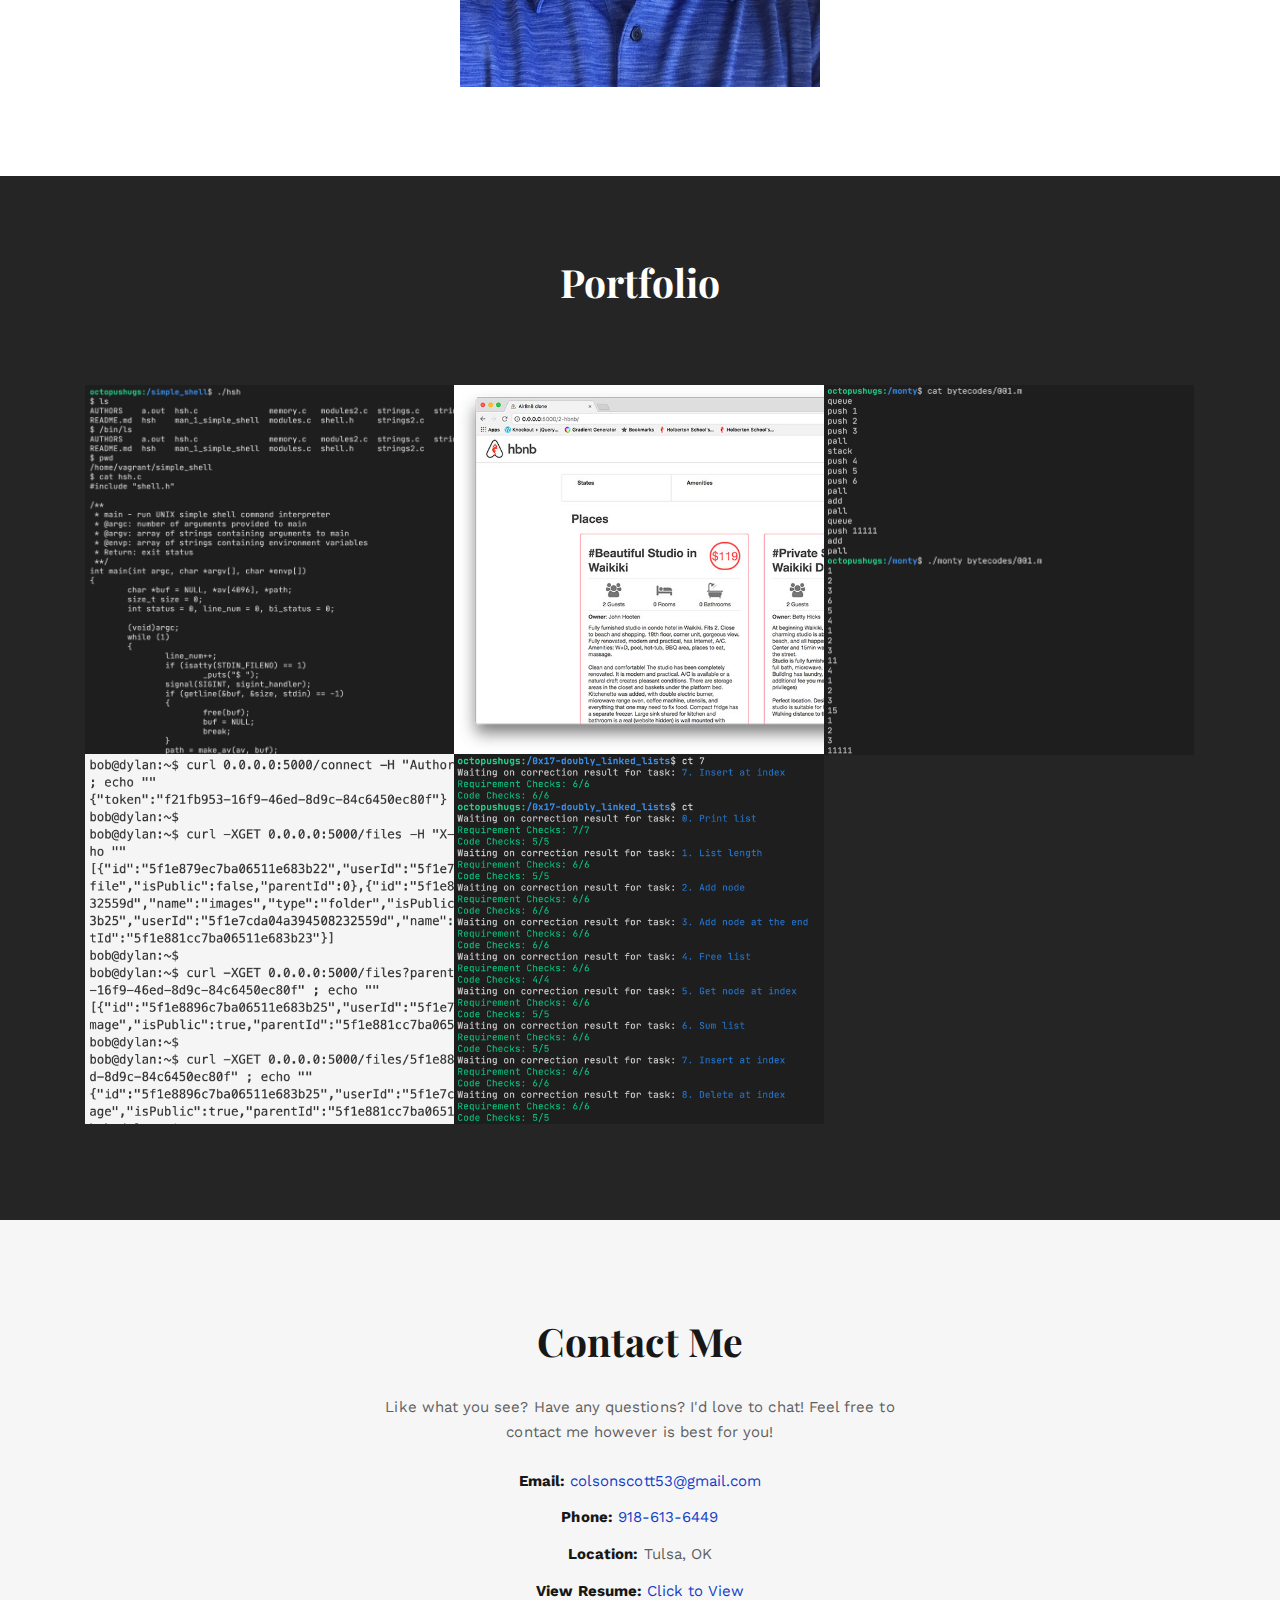
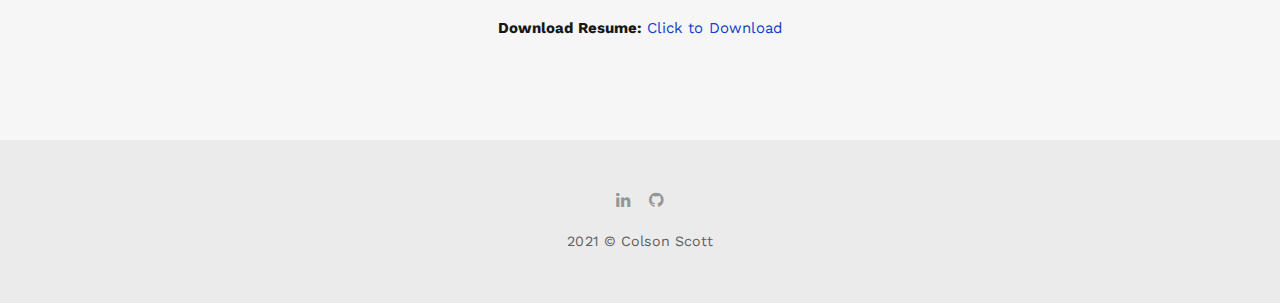
==== commit e252453f: "Added downloaded hbnb screenshot image" ====
--- a/index.html
+++ b/index.html
@@ -197,7 +197,7 @@
                         <div class="nk-portfolio-item nk-portfolio-item-square nk-portfolio-item-info-style-1">
                             <a href="https://github.com/OctopusHugz/AirBnB_clone_v4" class="nk-portfolio-item-link" target="blank"></a>
                             <div class="nk-portfolio-item-image">
-                                <div class="portfolio-project-img" style="background-image: url('https://holbertonintranet.s3.amazonaws.com/uploads/medias/2020/9/62fbb2d674fca4a843458e61cf3b05ee9f68ad04.jpg?X-Amz-Algorithm=AWS4-HMAC-SHA256&X-Amz-Credential=AKIARDDGGGOUWMNL5ANN%2F20210725%2Fus-east-1%2Fs3%2Faws4_request&X-Amz-Date=20210725T164426Z&X-Amz-Expires=86400&X-Amz-SignedHeaders=host&X-Amz-Signature=c18d5bfb418c6bd51628cd93fb16222cd417440361f0bbd5617b0a7b12943bdd');"></div>
+                                <div class="portfolio-project-img" style="background-image: url('assets/images/Hbnb_screenshot.jpg');"></div>
                             </div>
                             <div class="nk-portfolio-item-info nk-portfolio-item-info-center text-xs-center">
                                 <div>
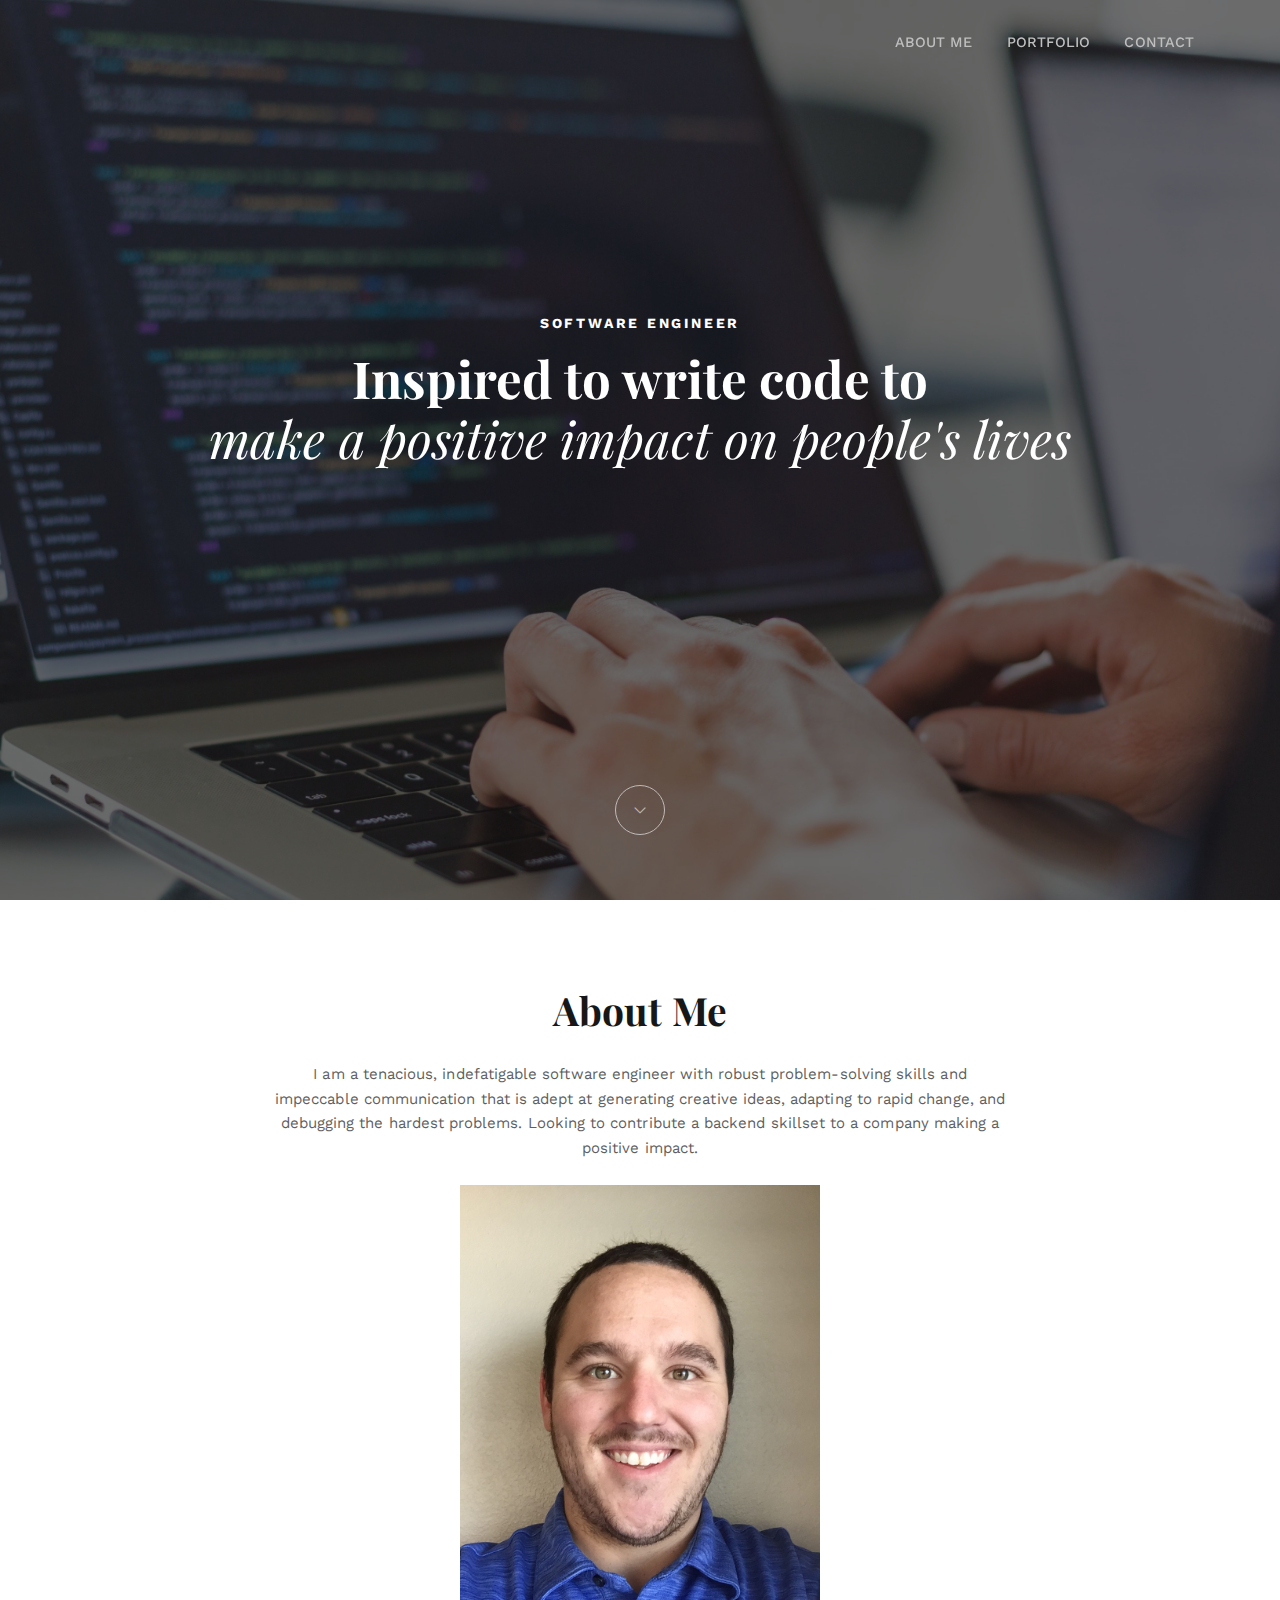
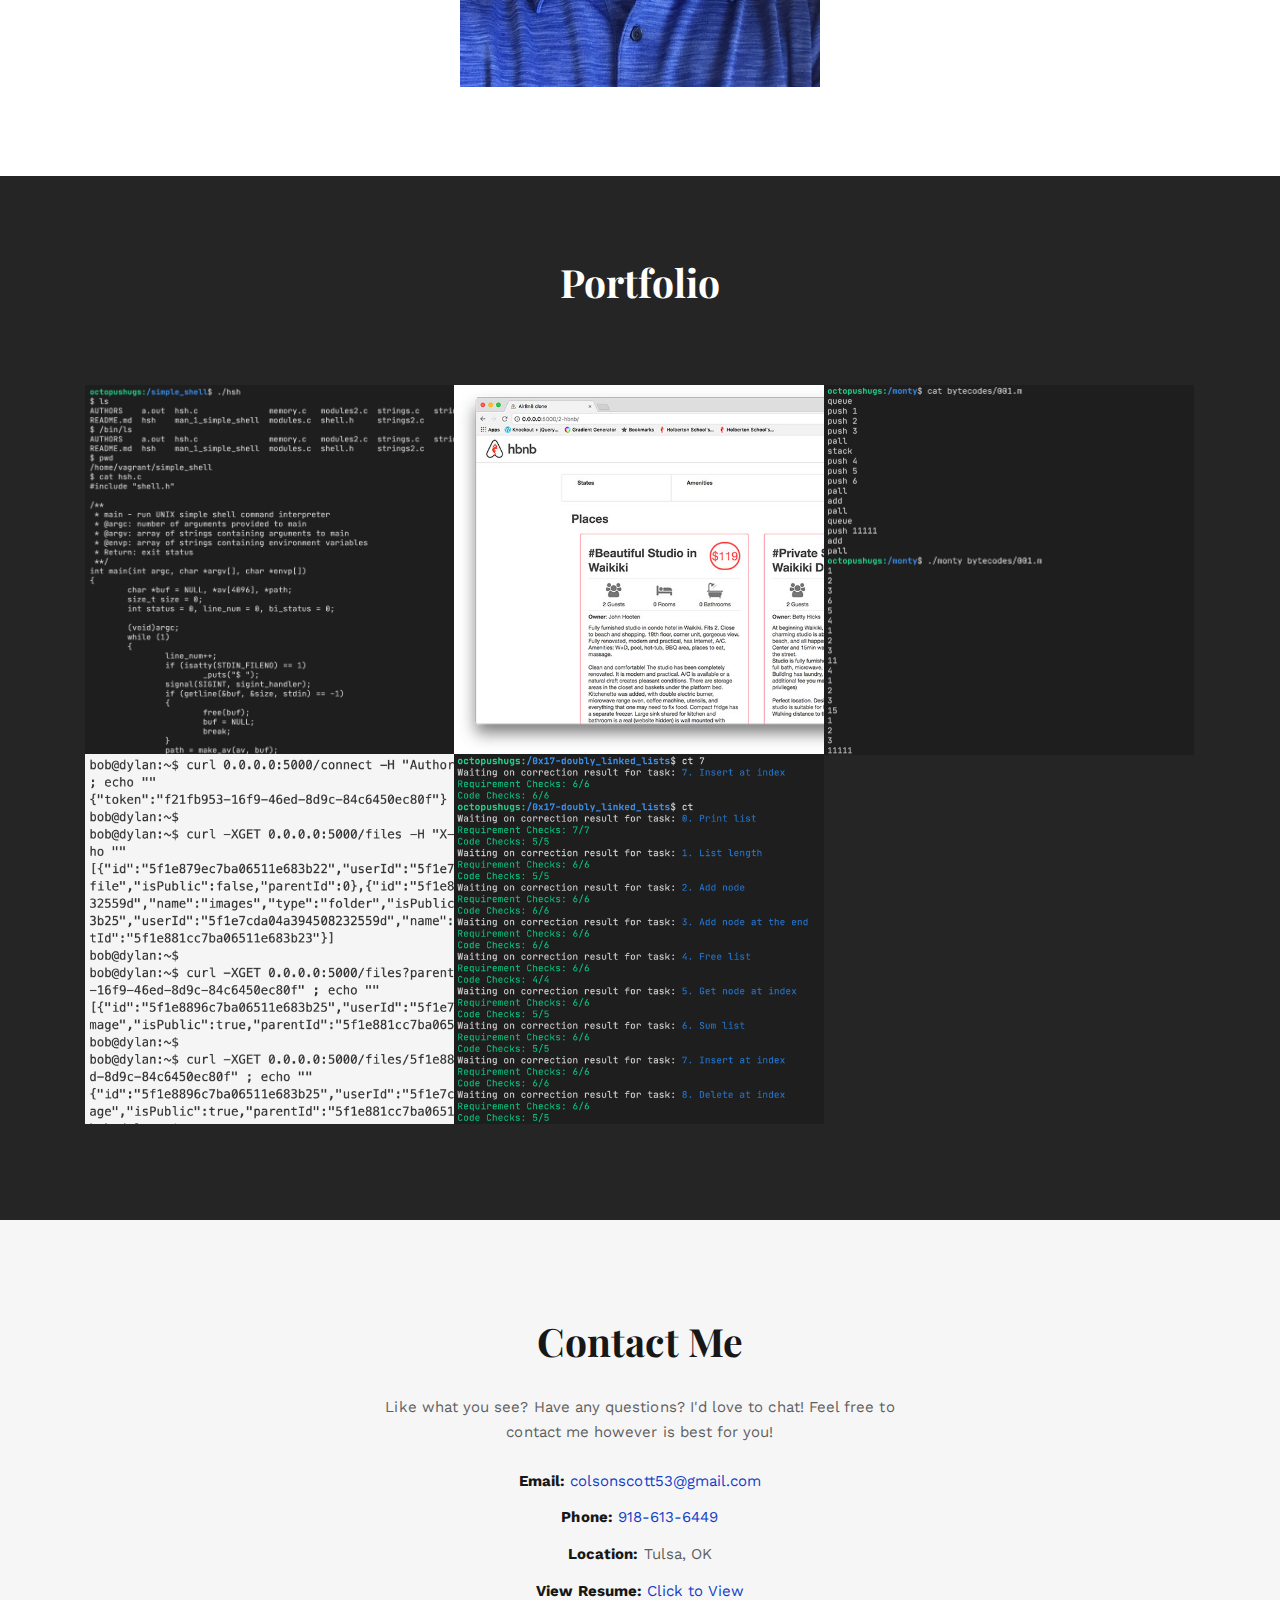
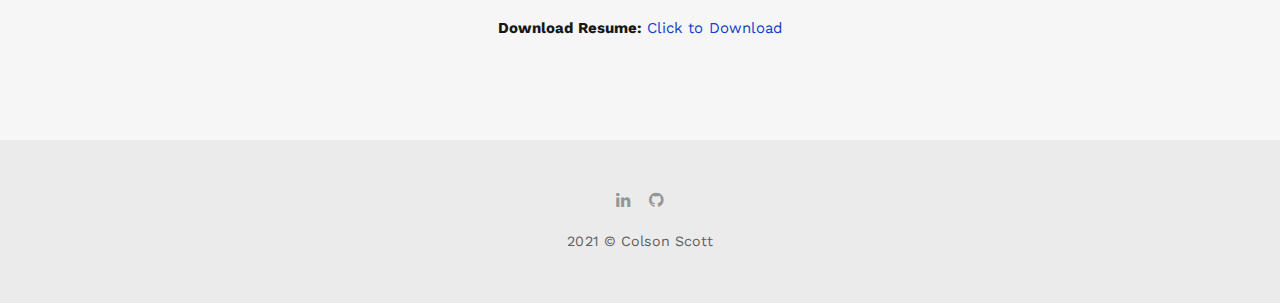
==== commit a96a0c30: "Removed Snow logos" ====
--- a/index.html
+++ b/index.html
@@ -24,10 +24,6 @@
         <nav class="nk-navbar nk-navbar-top nk-navbar-sticky nk-navbar-transparent nk-navbar-white-text-on-top">
             <div class="container">
                 <div class="nk-nav-table">
-                    <a href="index.html" class="nk-nav-logo">
-                        <img src="assets/images/logo-light.svg" alt="" width="85" class="nk-nav-logo-onscroll">
-                        <img src="assets/images/logo.svg" alt="" width="85">
-                    </a>
                     <ul class="nk-nav nk-nav-right hidden-md-down" data-nav-mobile="#nk-nav-mobile">
                         <li>
                             <a href="index.html#about">About Me</a>
@@ -66,13 +62,6 @@
             <div class="nk-nav-row">
                 <div class="container">
                     <div class="nk-nav-header">
-
-                        <div class="nk-nav-logo">
-                            <a href="index.html" class="nk-nav-logo">
-                                <img src="assets/images/logo-light.svg" alt="" width="85">
-                            </a>
-                        </div>
-
                         <div class="nk-nav-close nk-navbar-full-toggle">
                             <span class="nk-icon-close"></span>
                         </div>
